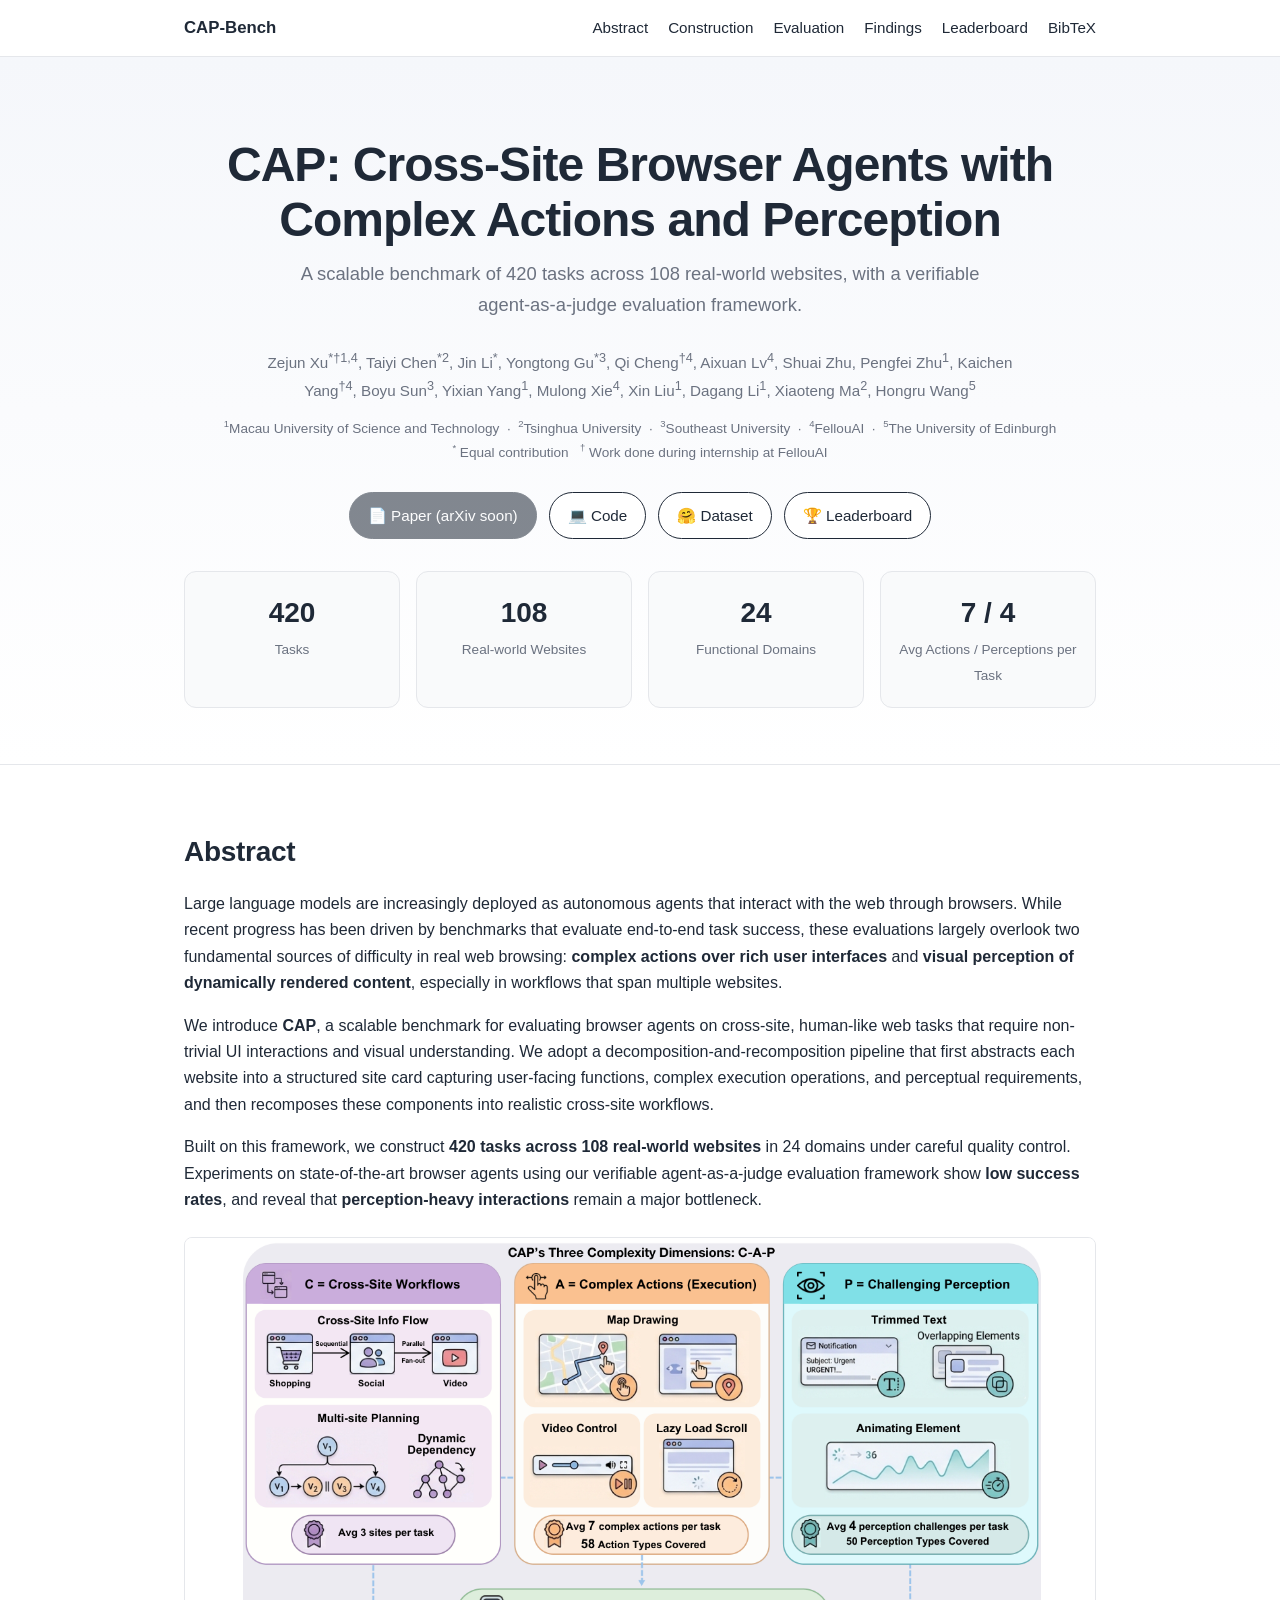
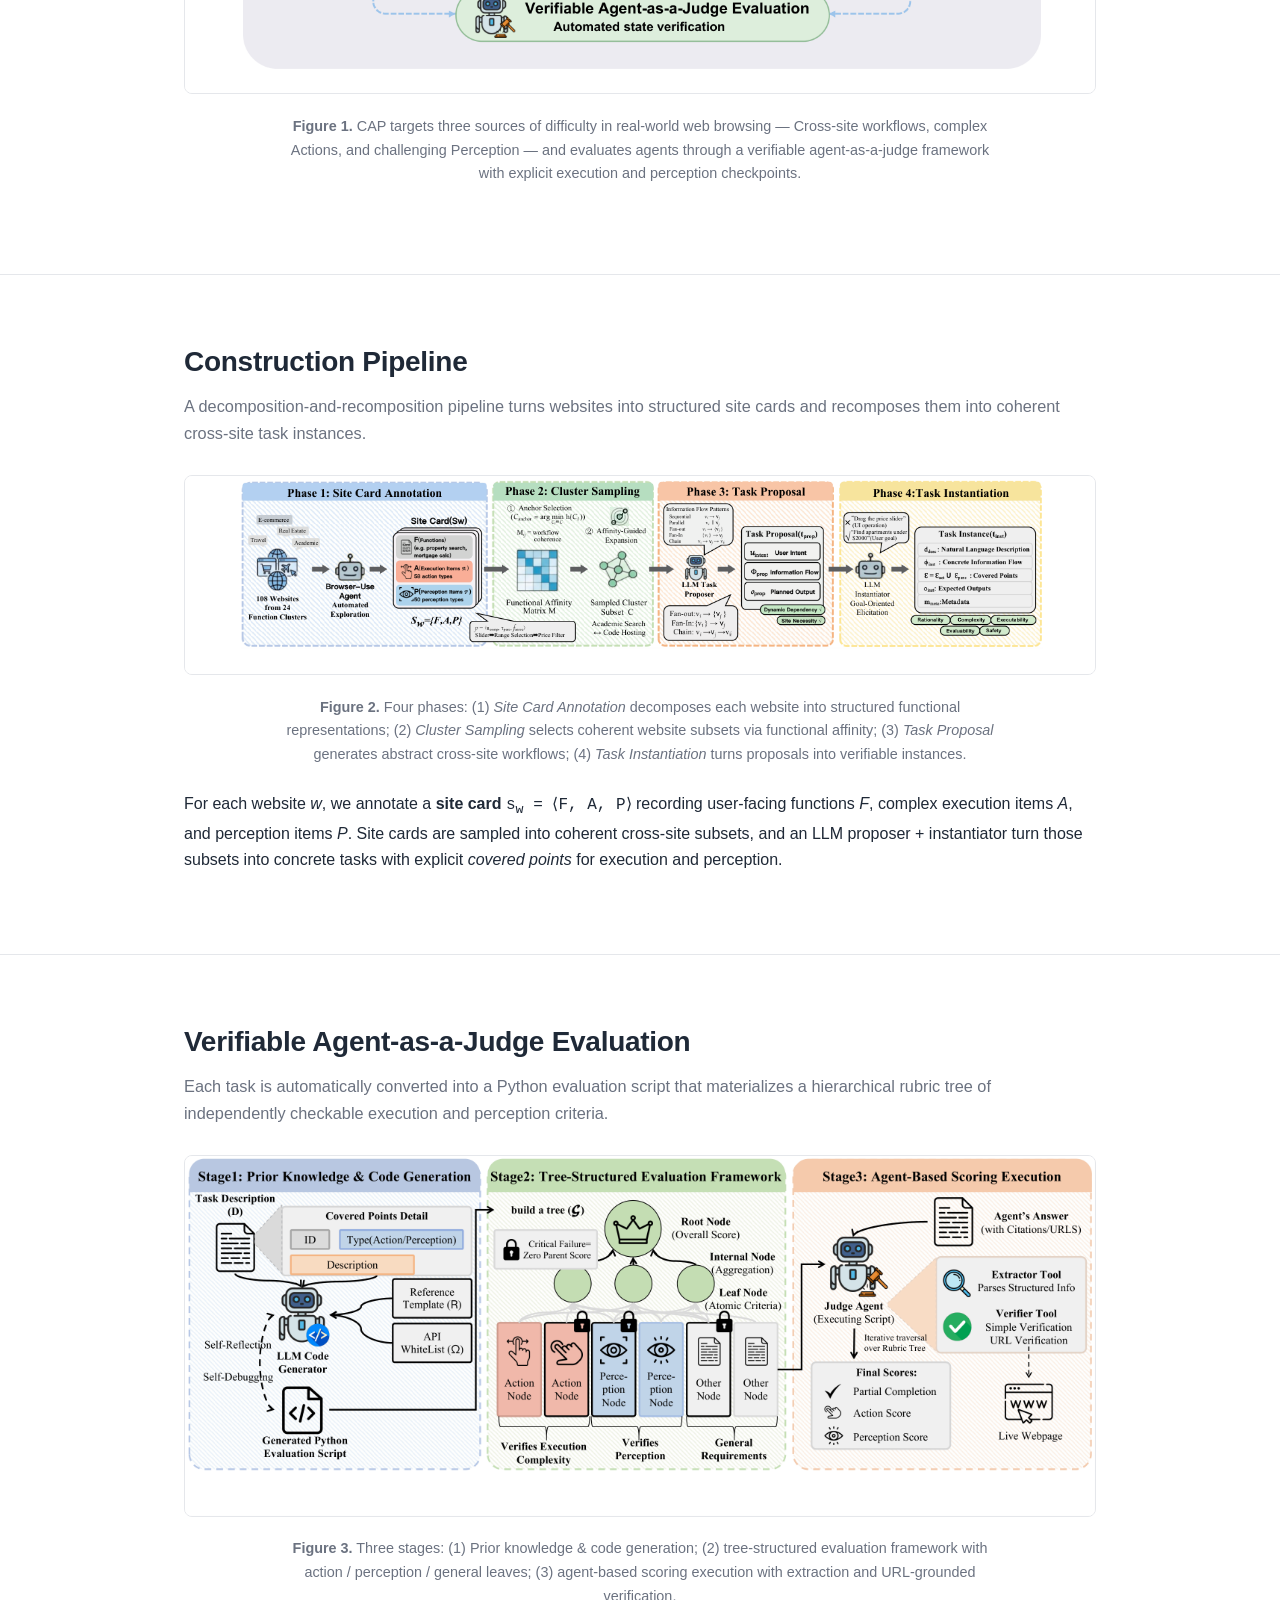
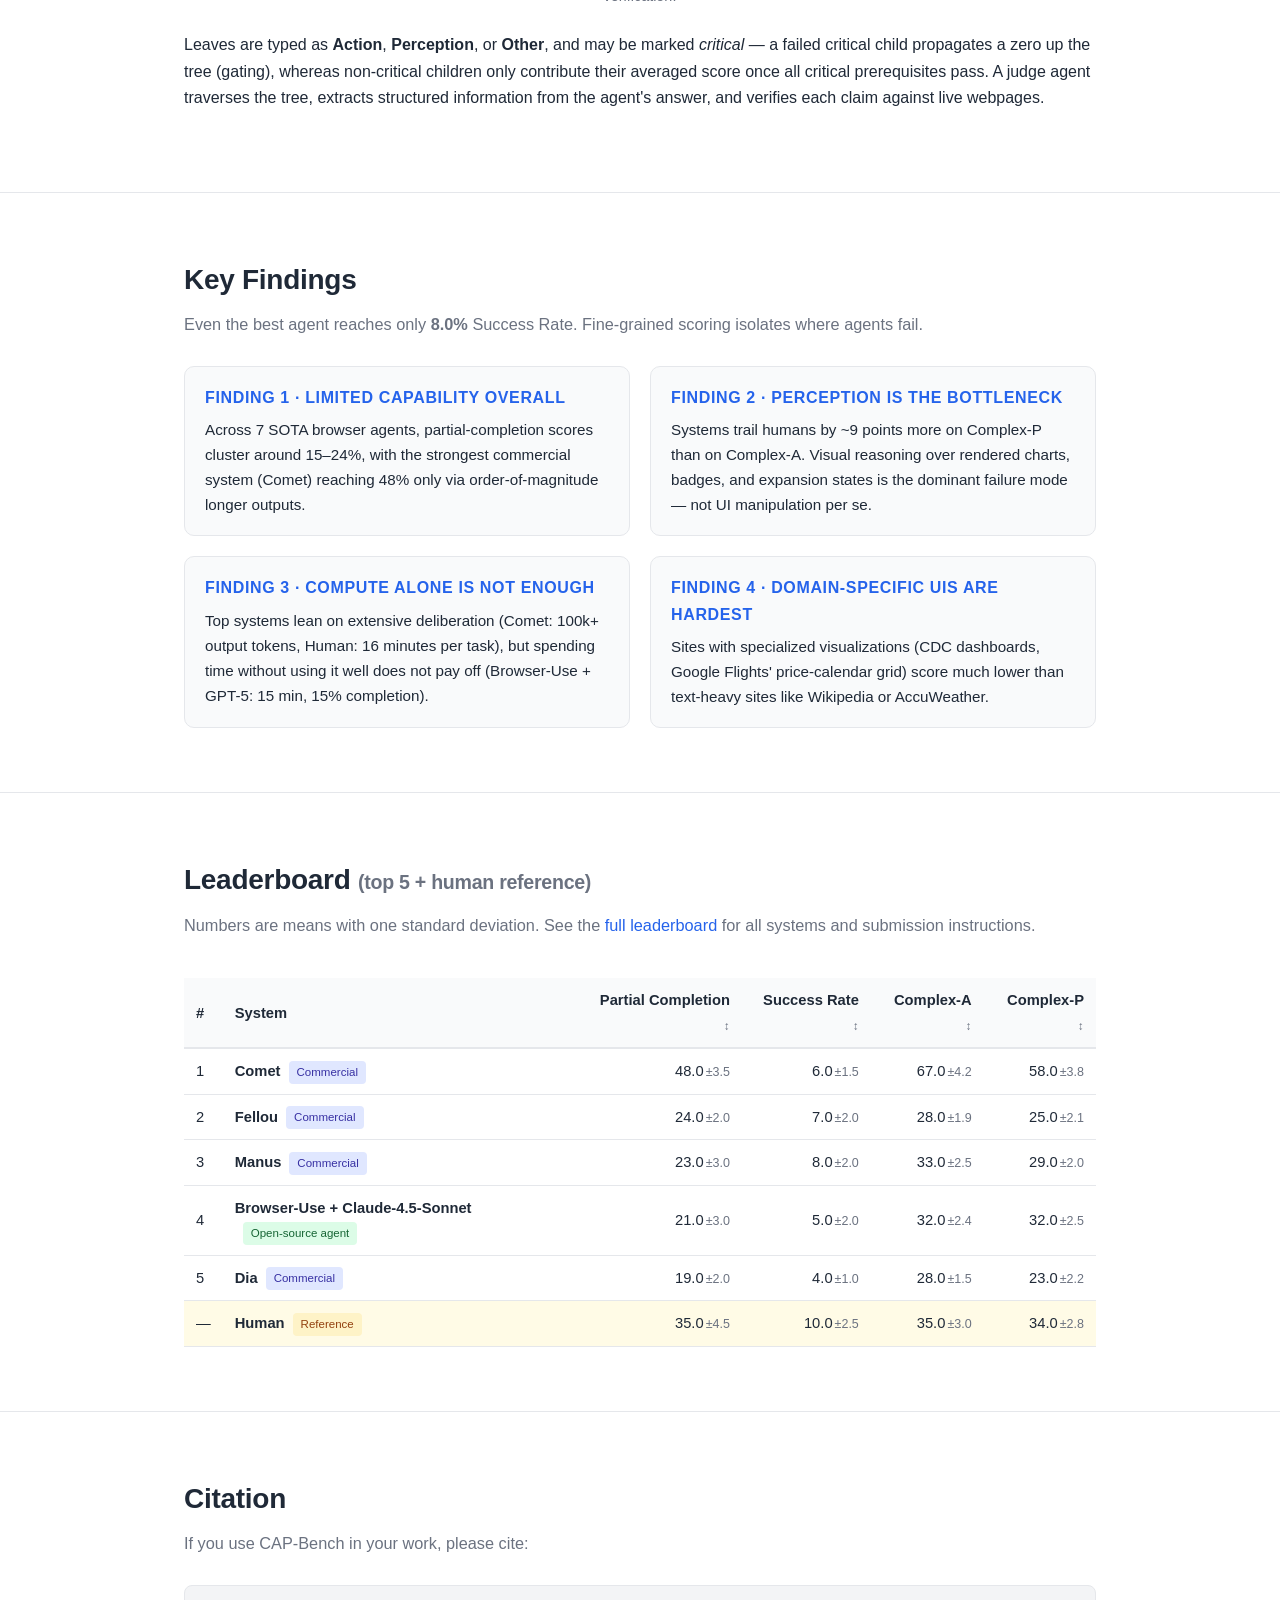
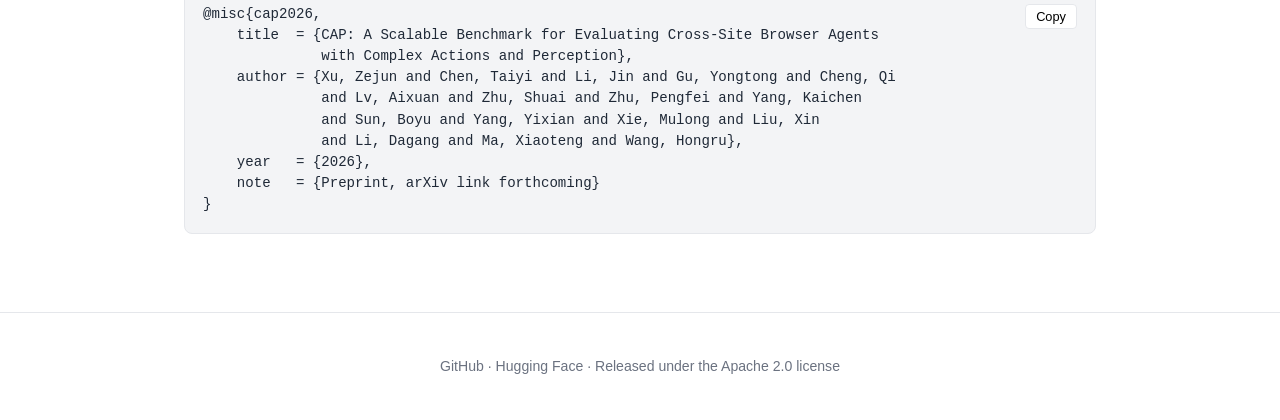
==== docs/index.html @ 53b3c2af "site: add GitHub Pages project site with leaderboard Static HTML/CSS/JS under docs/ — no build step." ====
<!DOCTYPE html>
<html lang="en">
<head>
<meta charset="UTF-8" />
<meta name="viewport" content="width=device-width, initial-scale=1.0" />
<title>CAP-Bench: Cross-Site Browser Agents with Complex Actions and Perception</title>
<meta name="description" content="A scalable benchmark for evaluating browser agents on cross-site web tasks demanding complex actions and visual perception." />
<meta property="og:title" content="CAP-Bench" />
<meta property="og:description" content="A scalable benchmark for evaluating cross-site browser agents with complex actions and perception." />
<meta property="og:image" content="assets/fig1_overview.png" />
<link rel="stylesheet" href="assets/style.css" />
</head>
<body>

<nav class="topbar">
  <div class="container">
    <a class="brand" href="index.html">CAP-Bench</a>
    <ul>
      <li><a href="#abstract">Abstract</a></li>
      <li><a href="#construction">Construction</a></li>
      <li><a href="#evaluation">Evaluation</a></li>
      <li><a href="#findings">Findings</a></li>
      <li><a href="leaderboard.html">Leaderboard</a></li>
      <li><a href="#cite">BibTeX</a></li>
    </ul>
  </div>
</nav>

<header class="hero">
  <div class="container">
    <h1>CAP: Cross-Site Browser Agents with<br/>Complex Actions and Perception</h1>
    <p class="subtitle">A scalable benchmark of 420 tasks across 108 real-world websites,
      with a verifiable agent-as-a-judge evaluation framework.</p>

    <p class="authors">
      Zejun Xu<sup>*†1,4</sup>,
      Taiyi Chen<sup>*2</sup>,
      Jin Li<sup>*</sup>,
      Yongtong Gu<sup>*3</sup>,
      Qi Cheng<sup>†4</sup>,
      Aixuan Lv<sup>4</sup>,
      Shuai Zhu,
      Pengfei Zhu<sup>1</sup>,
      Kaichen Yang<sup>†4</sup>,
      Boyu Sun<sup>3</sup>,
      Yixian Yang<sup>1</sup>,
      Mulong Xie<sup>4</sup>,
      Xin Liu<sup>1</sup>,
      Dagang Li<sup>1</sup>,
      Xiaoteng Ma<sup>2</sup>,
      Hongru Wang<sup>5</sup>
    </p>
    <p class="affiliations">
      <sup>1</sup>Macau University of Science and Technology &nbsp;·&nbsp;
      <sup>2</sup>Tsinghua University &nbsp;·&nbsp;
      <sup>3</sup>Southeast University &nbsp;·&nbsp;
      <sup>4</sup>FellouAI &nbsp;·&nbsp;
      <sup>5</sup>The University of Edinburgh
      <br/><sup>*</sup> Equal contribution &nbsp; <sup>†</sup> Work done during internship at FellouAI
    </p>

    <div class="btn-row">
      <a class="btn disabled" href="#" title="arXiv link forthcoming">📄 Paper (arXiv soon)</a>
      <a class="btn outline" href="https://github.com/WarriorXu0302/CAP-Bench" target="_blank" rel="noopener">💻 Code</a>
      <a class="btn outline" href="https://huggingface.co/datasets/Warrior0302/CAP" target="_blank" rel="noopener">🤗 Dataset</a>
      <a class="btn outline" href="leaderboard.html">🏆 Leaderboard</a>
    </div>

    <div class="stats">
      <div class="stat"><span class="num">420</span><span class="label">Tasks</span></div>
      <div class="stat"><span class="num">108</span><span class="label">Real-world Websites</span></div>
      <div class="stat"><span class="num">24</span><span class="label">Functional Domains</span></div>
      <div class="stat"><span class="num">7 / 4</span><span class="label">Avg Actions / Perceptions per Task</span></div>
    </div>
  </div>
</header>

<section id="abstract">
  <div class="container">
    <h2>Abstract</h2>
    <p>
      Large language models are increasingly deployed as autonomous agents that interact with the web through browsers.
      While recent progress has been driven by benchmarks that evaluate end-to-end task success, these evaluations largely overlook
      two fundamental sources of difficulty in real web browsing: <strong>complex actions over rich user interfaces</strong>
      and <strong>visual perception of dynamically rendered content</strong>, especially in workflows that span multiple websites.
    </p>
    <p>
      We introduce <strong>CAP</strong>, a scalable benchmark for evaluating browser agents on cross-site, human-like web tasks
      that require non-trivial UI interactions and visual understanding. We adopt a decomposition-and-recomposition pipeline
      that first abstracts each website into a structured site card capturing user-facing functions, complex execution operations,
      and perceptual requirements, and then recomposes these components into realistic cross-site workflows.
    </p>
    <p>
      Built on this framework, we construct <strong>420 tasks across 108 real-world websites</strong> in 24 domains under careful quality control.
      Experiments on state-of-the-art browser agents using our verifiable agent-as-a-judge evaluation framework show
      <strong>low success rates</strong>, and reveal that <strong>perception-heavy interactions</strong> remain a major bottleneck.
    </p>

    <figure class="figure">
      <img src="assets/fig1_overview.png" alt="CAP overview — three complexity dimensions C-A-P" />
      <figcaption><strong>Figure 1.</strong> CAP targets three sources of difficulty in real-world web browsing —
        Cross-site workflows, complex Actions, and challenging Perception — and evaluates agents through a verifiable
        agent-as-a-judge framework with explicit execution and perception checkpoints.</figcaption>
    </figure>
  </div>
</section>

<section id="construction">
  <div class="container">
    <h2>Construction Pipeline</h2>
    <p class="lead">A decomposition-and-recomposition pipeline turns websites into structured site cards
      and recomposes them into coherent cross-site task instances.</p>

    <figure class="figure">
      <img src="assets/fig2_construction.png" alt="CAP construction pipeline" />
      <figcaption><strong>Figure 2.</strong> Four phases:
        (1) <em>Site Card Annotation</em> decomposes each website into structured functional representations;
        (2) <em>Cluster Sampling</em> selects coherent website subsets via functional affinity;
        (3) <em>Task Proposal</em> generates abstract cross-site workflows;
        (4) <em>Task Instantiation</em> turns proposals into verifiable instances.
      </figcaption>
    </figure>

    <p>
      For each website <em>w</em>, we annotate a <strong>site card</strong>
      <code>s<sub>w</sub> = ⟨F, A, P⟩</code> recording user-facing functions <em>F</em>,
      complex execution items <em>A</em>, and perception items <em>P</em>.
      Site cards are sampled into coherent cross-site subsets, and an LLM proposer + instantiator
      turn those subsets into concrete tasks with explicit <em>covered points</em> for execution and perception.
    </p>
  </div>
</section>

<section id="evaluation">
  <div class="container">
    <h2>Verifiable Agent-as-a-Judge Evaluation</h2>
    <p class="lead">Each task is automatically converted into a Python evaluation script that materializes
      a hierarchical rubric tree of independently checkable execution and perception criteria.</p>

    <figure class="figure">
      <img src="assets/fig3_evaluation.png" alt="CAP-Eval framework" />
      <figcaption><strong>Figure 3.</strong> Three stages:
        (1) Prior knowledge &amp; code generation; (2) tree-structured evaluation framework
        with action / perception / general leaves; (3) agent-based scoring execution
        with extraction and URL-grounded verification.
      </figcaption>
    </figure>

    <p>
      Leaves are typed as <strong>Action</strong>, <strong>Perception</strong>, or <strong>Other</strong>,
      and may be marked <em>critical</em> — a failed critical child propagates a zero up the tree (gating),
      whereas non-critical children only contribute their averaged score once all critical prerequisites pass.
      A judge agent traverses the tree, extracts structured information from the agent's answer,
      and verifies each claim against live webpages.
    </p>
  </div>
</section>

<section id="findings">
  <div class="container">
    <h2>Key Findings</h2>
    <p class="lead">Even the best agent reaches only <strong>8.0%</strong> Success Rate.
      Fine-grained scoring isolates where agents fail.</p>

    <div class="findings">
      <div class="finding">
        <h3>Finding 1 · Limited capability overall</h3>
        <p>Across 7 SOTA browser agents, partial-completion scores cluster around 15–24%, with the strongest
          commercial system (Comet) reaching 48% only via order-of-magnitude longer outputs.</p>
      </div>
      <div class="finding">
        <h3>Finding 2 · Perception is the bottleneck</h3>
        <p>Systems trail humans by ~9 points more on Complex-P than on Complex-A. Visual reasoning over
          rendered charts, badges, and expansion states is the dominant failure mode — not UI manipulation per se.</p>
      </div>
      <div class="finding">
        <h3>Finding 3 · Compute alone is not enough</h3>
        <p>Top systems lean on extensive deliberation (Comet: 100k+ output tokens, Human: 16 minutes per task),
          but spending time without using it well does not pay off (Browser-Use + GPT-5: 15 min, 15% completion).</p>
      </div>
      <div class="finding">
        <h3>Finding 4 · Domain-specific UIs are hardest</h3>
        <p>Sites with specialized visualizations (CDC dashboards, Google Flights' price-calendar grid)
          score much lower than text-heavy sites like Wikipedia or AccuWeather.</p>
      </div>
    </div>
  </div>
</section>

<section id="leaderboard-preview">
  <div class="container">
    <h2>Leaderboard <small style="font-size:0.7em; color:var(--muted);">(top 5 + human reference)</small></h2>
    <p class="lead">Numbers are means with one standard deviation. See the
      <a href="leaderboard.html">full leaderboard</a> for all systems and submission instructions.</p>

    <div id="lb-preview" class="lb-preview">Loading…</div>
  </div>
</section>

<section id="cite">
  <div class="container">
    <h2>Citation</h2>
    <p class="lead">If you use CAP-Bench in your work, please cite:</p>
    <pre class="bibtex" id="bib"><button class="copy-btn" onclick="copyBibtex()">Copy</button>@misc{cap2026,
    title  = {CAP: A Scalable Benchmark for Evaluating Cross-Site Browser Agents
              with Complex Actions and Perception},
    author = {Xu, Zejun and Chen, Taiyi and Li, Jin and Gu, Yongtong and Cheng, Qi
              and Lv, Aixuan and Zhu, Shuai and Zhu, Pengfei and Yang, Kaichen
              and Sun, Boyu and Yang, Yixian and Xie, Mulong and Liu, Xin
              and Li, Dagang and Ma, Xiaoteng and Wang, Hongru},
    year   = {2026},
    note   = {Preprint, arXiv link forthcoming}
}</pre>
  </div>
</section>

<footer>
  <div class="container">
    <p>
      <a href="https://github.com/WarriorXu0302/CAP-Bench">GitHub</a> ·
      <a href="https://huggingface.co/datasets/Warrior0302/CAP">Hugging Face</a> ·
      Released under the <a href="https://github.com/WarriorXu0302/CAP-Bench/blob/main/LICENSE">Apache 2.0</a> license
    </p>
  </div>
</footer>

<script src="js/leaderboard.js"></script>
<script>
  renderPreview("lb-preview", 5);
  function copyBibtex() {
    const text = document.querySelector("pre.bibtex").innerText.replace(/^Copy\n?/, "");
    navigator.clipboard.writeText(text);
    const btn = document.querySelector(".copy-btn");
    btn.textContent = "Copied!";
    setTimeout(() => btn.textContent = "Copy", 1500);
  }
</script>
</body>
</html>
---- docs/assets/style.css ----
/* CAP-Bench project site — minimal academic style */

:root {
  --bg: #ffffff;
  --fg: #1f2937;
  --muted: #6b7280;
  --accent: #2563eb;
  --accent-hover: #1d4ed8;
  --soft: #f9fafb;
  --border: #e5e7eb;
  --highlight: #fef3c7;
  --code-bg: #f3f4f6;
}

* { box-sizing: border-box; }

html { scroll-behavior: smooth; }

body {
  margin: 0;
  font-family: -apple-system, BlinkMacSystemFont, "Segoe UI", "Helvetica Neue",
               "Noto Sans", "PingFang SC", sans-serif;
  font-size: 16px;
  line-height: 1.65;
  color: var(--fg);
  background: var(--bg);
  -webkit-font-smoothing: antialiased;
}

a { color: var(--accent); text-decoration: none; }
a:hover { color: var(--accent-hover); text-decoration: underline; }

.container { max-width: 960px; margin: 0 auto; padding: 0 24px; }

/* Top nav */
nav.topbar {
  position: sticky; top: 0; z-index: 50;
  background: rgba(255, 255, 255, 0.92);
  backdrop-filter: blur(8px);
  border-bottom: 1px solid var(--border);
}
nav.topbar .container {
  display: flex; align-items: center; justify-content: space-between;
  height: 56px;
}
nav.topbar .brand { font-weight: 700; font-size: 1.05rem; color: var(--fg); }
nav.topbar .brand:hover { text-decoration: none; }
nav.topbar ul { list-style: none; margin: 0; padding: 0; display: flex; gap: 20px; }
nav.topbar a { color: var(--fg); font-size: 0.95rem; }

/* Hero */
.hero {
  padding: 80px 0 48px;
  text-align: center;
  background: linear-gradient(180deg, #f5f7fb 0%, #ffffff 100%);
  border-bottom: 1px solid var(--border);
}
.hero h1 {
  font-size: clamp(2rem, 4.2vw, 3rem);
  margin: 0 0 12px;
  line-height: 1.15;
  letter-spacing: -0.02em;
}
.hero .subtitle {
  font-size: 1.15rem; color: var(--muted); max-width: 720px;
  margin: 0 auto 28px;
}
.hero .authors {
  font-size: 0.95rem; color: var(--muted); max-width: 760px;
  margin: 0 auto 12px; line-height: 1.7;
}
.hero .affiliations {
  font-size: 0.85rem; color: var(--muted); margin: 0 auto 28px;
}
.hero .affiliations sup { font-size: 0.7em; }

.btn-row {
  display: flex; flex-wrap: wrap; justify-content: center; gap: 12px;
  margin-top: 24px;
}
.btn {
  display: inline-flex; align-items: center; gap: 8px;
  padding: 10px 18px;
  border-radius: 999px;
  background: var(--fg); color: #fff;
  font-weight: 500; font-size: 0.95rem;
  border: 1px solid var(--fg);
  transition: transform 0.05s ease, background 0.15s ease;
}
.btn:hover { background: #000; color: #fff; text-decoration: none; transform: translateY(-1px); }
.btn.outline { background: #fff; color: var(--fg); }
.btn.outline:hover { background: var(--soft); }
.btn.disabled { opacity: 0.55; cursor: not-allowed; pointer-events: none; }

/* Sections */
section { padding: 64px 0; border-bottom: 1px solid var(--border); }
section:last-of-type { border-bottom: none; }
section h2 {
  font-size: 1.75rem; margin: 0 0 8px;
  letter-spacing: -0.01em;
}
section .lead { color: var(--muted); margin: 0 0 28px; font-size: 1.02rem; }

/* Stats strip */
.stats {
  display: grid; grid-template-columns: repeat(4, 1fr); gap: 16px;
  margin: 32px 0 8px;
}
.stat {
  background: var(--soft); border: 1px solid var(--border);
  border-radius: 12px; padding: 18px 16px; text-align: center;
}
.stat .num { font-size: 1.75rem; font-weight: 700; color: var(--fg); display: block; }
.stat .label { font-size: 0.85rem; color: var(--muted); }

/* Figure block */
.figure { margin: 24px auto; text-align: center; }
.figure img { max-width: 100%; height: auto; border-radius: 8px; border: 1px solid var(--border); }
.figure figcaption {
  font-size: 0.9rem; color: var(--muted);
  margin-top: 12px; max-width: 720px; margin-left: auto; margin-right: auto;
}

/* Findings list */
.findings { display: grid; grid-template-columns: 1fr 1fr; gap: 20px; }
.finding {
  background: var(--soft); border: 1px solid var(--border);
  border-radius: 10px; padding: 18px 20px;
}
.finding h3 {
  margin: 0 0 6px; font-size: 1rem; color: var(--accent);
  text-transform: uppercase; letter-spacing: 0.04em;
}
.finding p { margin: 0; font-size: 0.95rem; }

/* Leaderboard preview */
.lb-preview { overflow-x: auto; }
table.leaderboard {
  width: 100%; border-collapse: collapse;
  font-size: 0.92rem; margin-top: 12px;
}
table.leaderboard th, table.leaderboard td {
  text-align: right;
  padding: 10px 12px;
  border-bottom: 1px solid var(--border);
}
table.leaderboard th:first-child,
table.leaderboard td:first-child,
table.leaderboard th:nth-child(2),
table.leaderboard td:nth-child(2) {
  text-align: left;
}
table.leaderboard thead th {
  background: var(--soft); font-weight: 600;
  border-bottom: 2px solid var(--border);
  cursor: pointer; user-select: none; position: relative;
}
table.leaderboard thead th.sortable:hover { background: #eef2f7; }
table.leaderboard thead th .arrow { color: var(--muted); margin-left: 4px; font-size: 0.8em; }
table.leaderboard tbody tr:hover { background: var(--soft); }
table.leaderboard td .std { color: var(--muted); font-size: 0.85em; margin-left: 2px; }
table.leaderboard tr.reference { background: #fffbe6; }
.cat-badge {
  display: inline-block; font-size: 0.72rem;
  padding: 2px 8px; border-radius: 4px;
  background: #e0e7ff; color: #3730a3;
  margin-left: 8px; vertical-align: middle;
  font-weight: 500;
}
.cat-badge.opensource { background: #dcfce7; color: #166534; }
.cat-badge.reference  { background: #fef3c7; color: #92400e; }

/* BibTeX */
pre.bibtex {
  background: var(--code-bg);
  border-radius: 8px; padding: 18px;
  overflow-x: auto; font-size: 0.88rem; line-height: 1.5;
  border: 1px solid var(--border);
}
.copy-btn {
  float: right; padding: 4px 10px; font-size: 0.8rem;
  background: #fff; border: 1px solid var(--border); border-radius: 4px;
  cursor: pointer;
}
.copy-btn:hover { background: var(--soft); }

/* Footer */
footer {
  text-align: center; color: var(--muted); font-size: 0.88rem;
  padding: 28px 0;
  border-top: 1px solid var(--border);
}
footer a { color: var(--muted); }

@media (max-width: 720px) {
  .stats { grid-template-columns: repeat(2, 1fr); }
  .findings { grid-template-columns: 1fr; }
  .hero { padding: 48px 0 32px; }
  section { padding: 44px 0; }
}
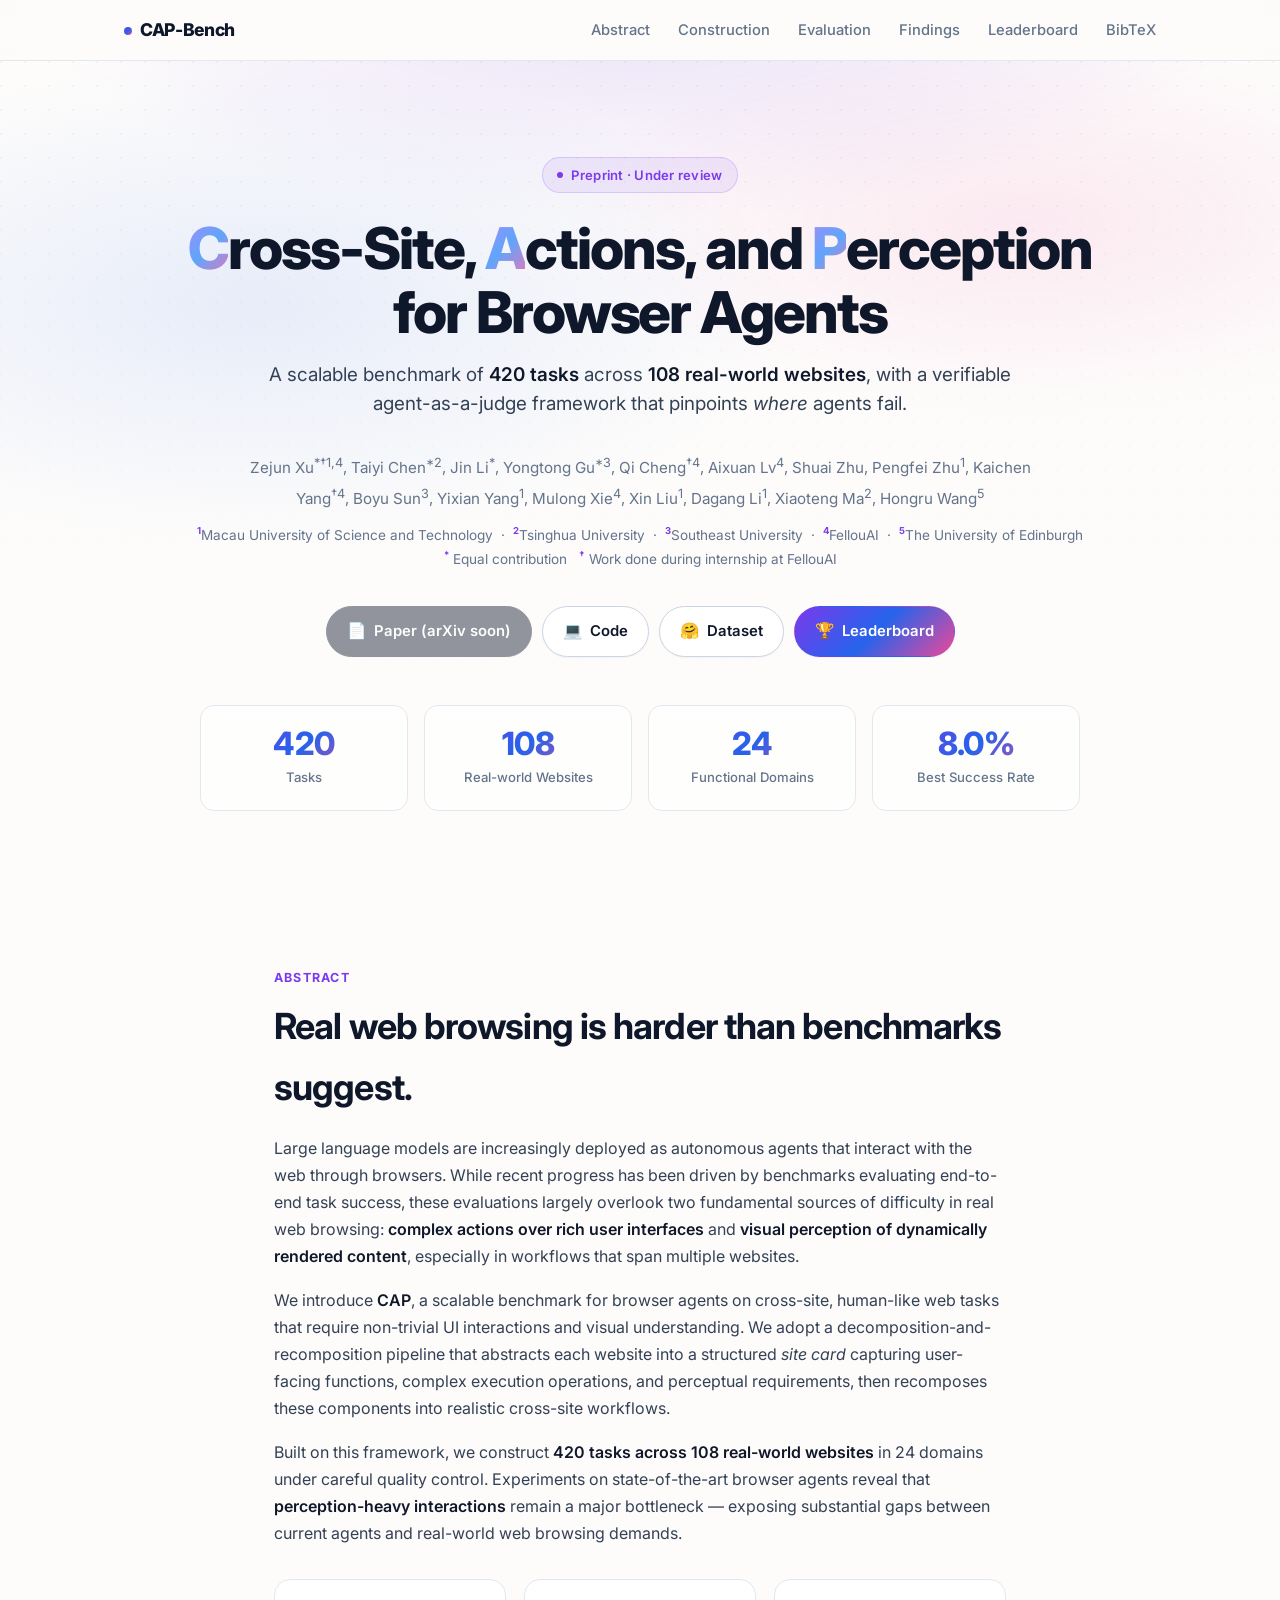
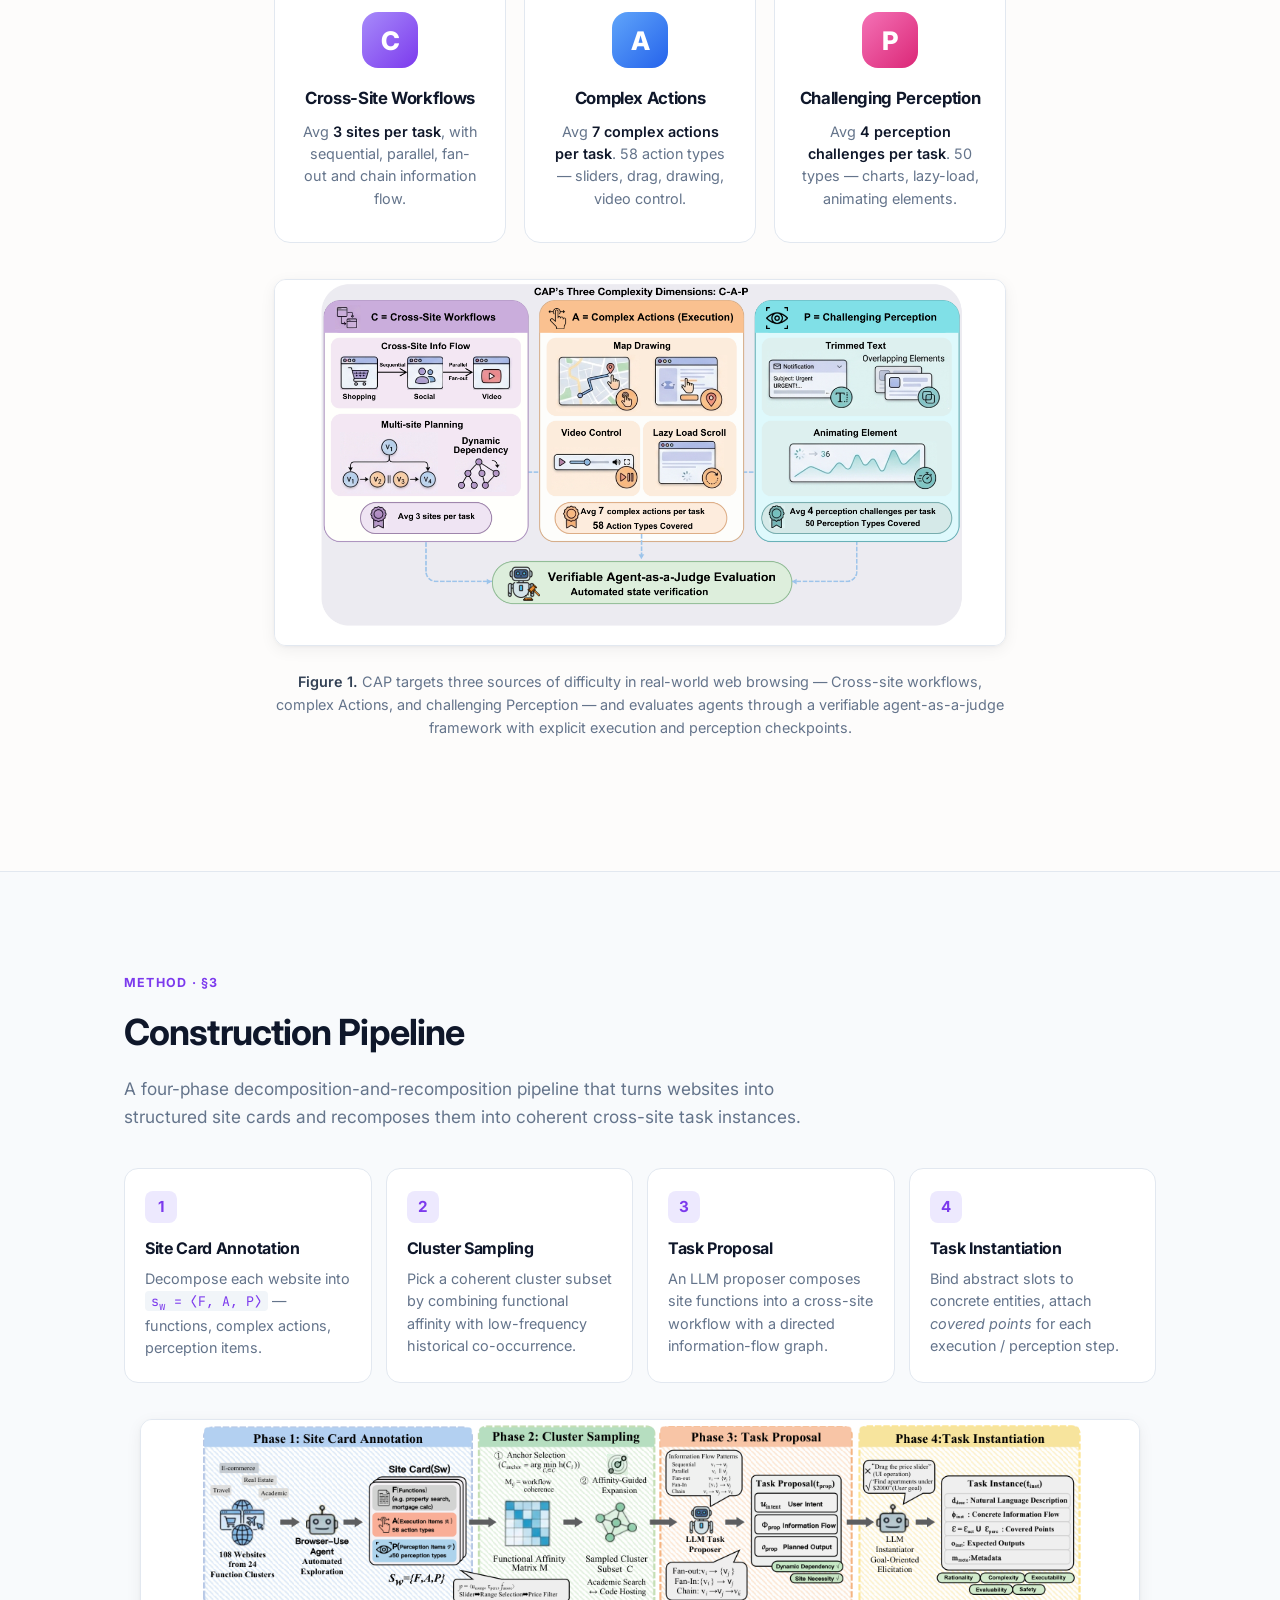
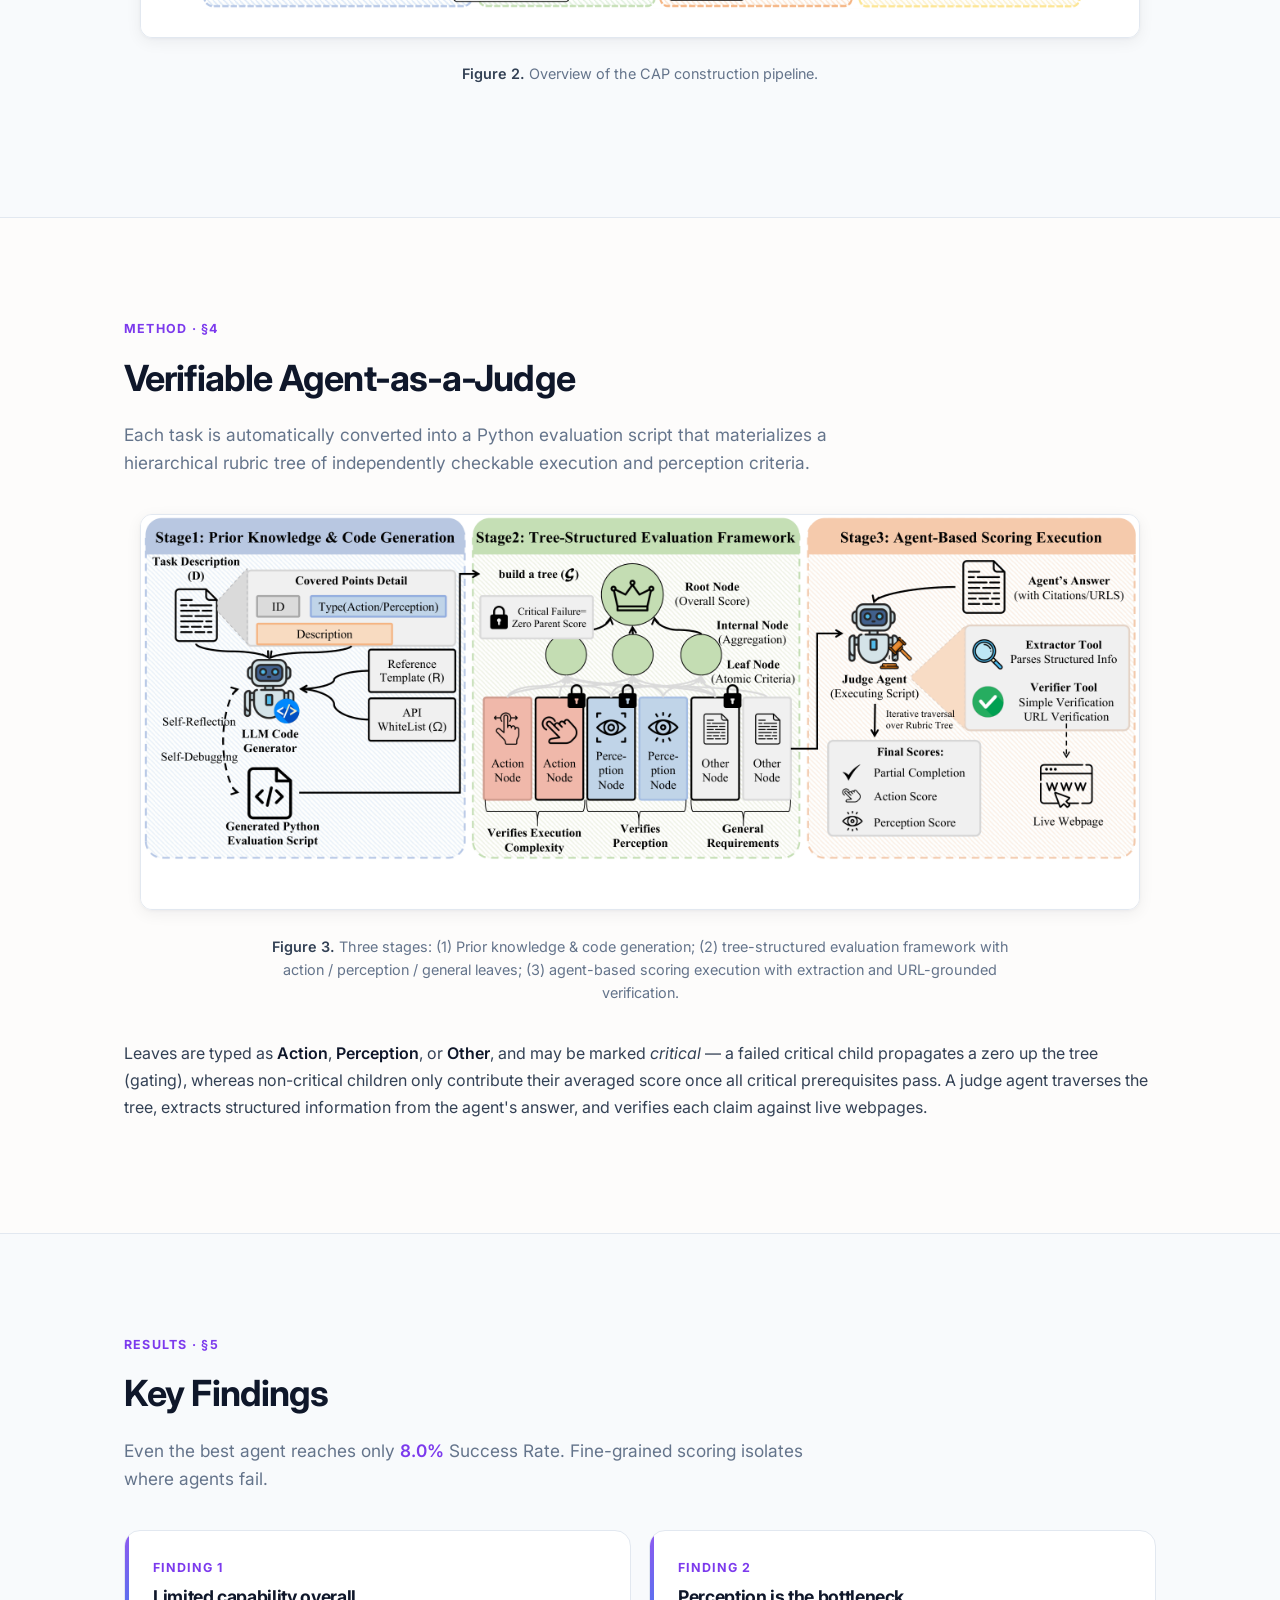
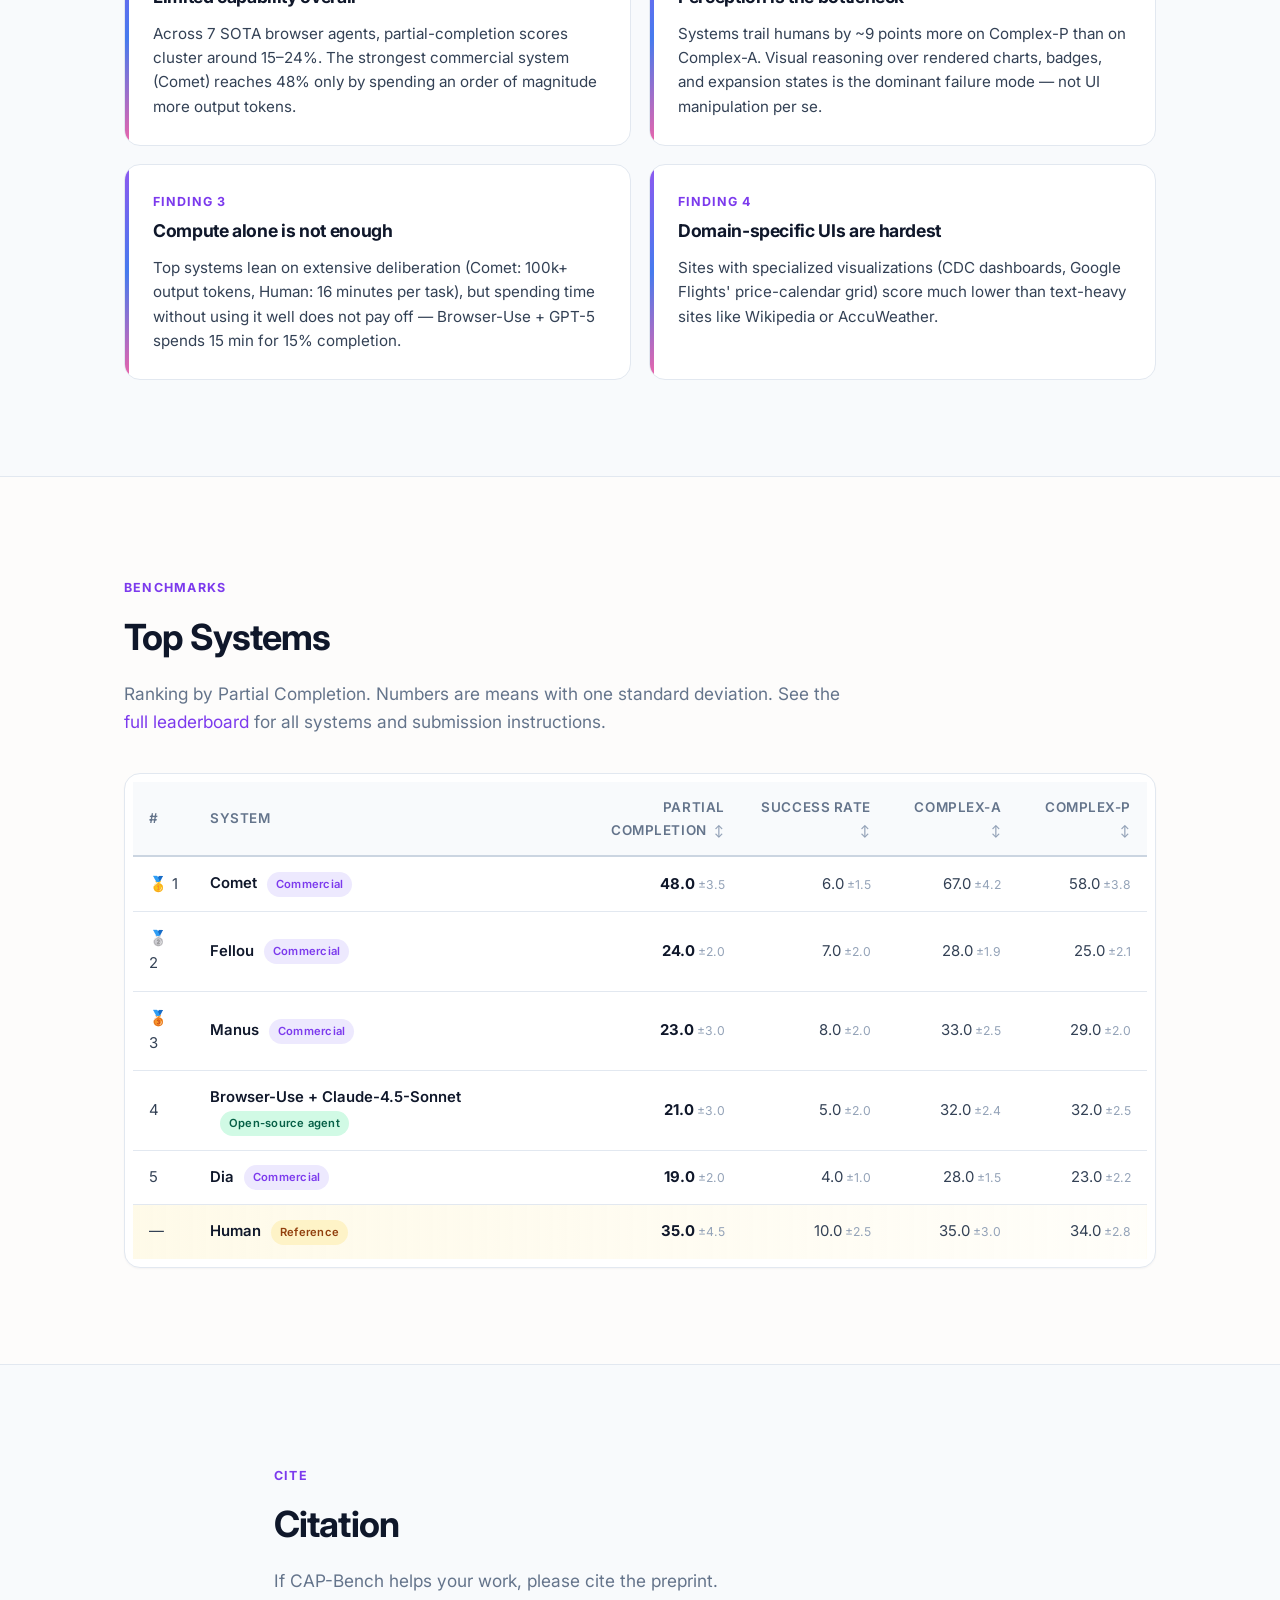
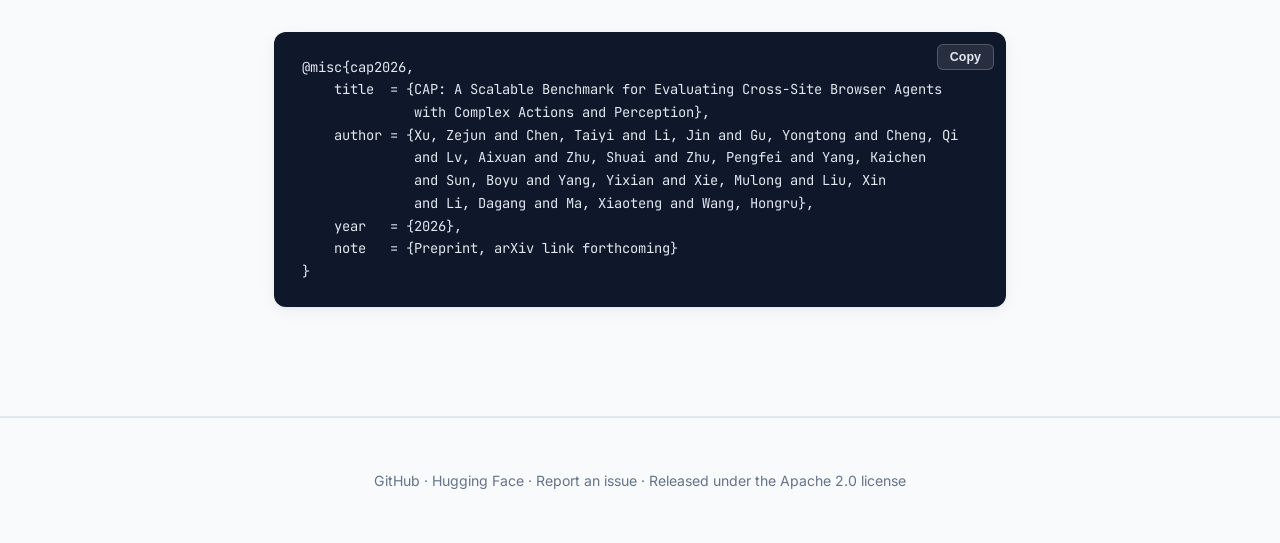
==== commit 7a936d26: "site: visual upgrade — gradients, glass cards, pillars, medals Replace the minimal first-pass design" ====
--- a/docs/index.html
+++ b/docs/index.html
@@ -8,13 +8,16 @@
 <meta property="og:title" content="CAP-Bench" />
 <meta property="og:description" content="A scalable benchmark for evaluating cross-site browser agents with complex actions and perception." />
 <meta property="og:image" content="assets/fig1_overview.png" />
+<link rel="preconnect" href="https://fonts.googleapis.com" />
+<link rel="preconnect" href="https://fonts.gstatic.com" crossorigin />
+<link href="https://fonts.googleapis.com/css2?family=Inter:wght@400;500;600;700;800&family=JetBrains+Mono:wght@400;500&display=swap" rel="stylesheet" />
 <link rel="stylesheet" href="assets/style.css" />
 </head>
 <body>
 
 <nav class="topbar">
   <div class="container">
-    <a class="brand" href="index.html">CAP-Bench</a>
+    <a class="brand" href="index.html"><span class="dot"></span>CAP-Bench</a>
     <ul>
       <li><a href="#abstract">Abstract</a></li>
       <li><a href="#construction">Construction</a></li>
@@ -28,9 +31,19 @@
 
 <header class="hero">
   <div class="container">
-    <h1>CAP: Cross-Site Browser Agents with<br/>Complex Actions and Perception</h1>
-    <p class="subtitle">A scalable benchmark of 420 tasks across 108 real-world websites,
-      with a verifiable agent-as-a-judge evaluation framework.</p>
+    <span class="hero-badge"><span class="pulse"></span>Preprint · Under review</span>
+
+    <h1>
+      <span class="cap-letter">C</span>ross-Site,
+      <span class="cap-letter">A</span>ctions, and
+      <span class="cap-letter">P</span>erception<br/>
+      for Browser Agents
+    </h1>
+
+    <p class="subtitle">
+      A scalable benchmark of <strong>420 tasks</strong> across <strong>108 real-world websites</strong>,
+      with a verifiable agent-as-a-judge framework that pinpoints <em>where</em> agents fail.
+    </p>
 
     <p class="authors">
       Zejun Xu<sup>*†1,4</sup>,
@@ -60,41 +73,71 @@
     </p>
 
     <div class="btn-row">
-      <a class="btn disabled" href="#" title="arXiv link forthcoming">📄 Paper (arXiv soon)</a>
-      <a class="btn outline" href="https://github.com/WarriorXu0302/CAP-Bench" target="_blank" rel="noopener">💻 Code</a>
-      <a class="btn outline" href="https://huggingface.co/datasets/Warrior0302/CAP" target="_blank" rel="noopener">🤗 Dataset</a>
-      <a class="btn outline" href="leaderboard.html">🏆 Leaderboard</a>
+      <a class="btn disabled" href="#" title="arXiv link forthcoming">
+        <span class="icon">📄</span> Paper (arXiv soon)
+      </a>
+      <a class="btn outline" href="https://github.com/WarriorXu0302/CAP-Bench" target="_blank" rel="noopener">
+        <span class="icon">💻</span> Code
+      </a>
+      <a class="btn outline" href="https://huggingface.co/datasets/Warrior0302/CAP" target="_blank" rel="noopener">
+        <span class="icon">🤗</span> Dataset
+      </a>
+      <a class="btn gradient" href="leaderboard.html">
+        <span class="icon">🏆</span> Leaderboard
+      </a>
     </div>
 
     <div class="stats">
       <div class="stat"><span class="num">420</span><span class="label">Tasks</span></div>
       <div class="stat"><span class="num">108</span><span class="label">Real-world Websites</span></div>
       <div class="stat"><span class="num">24</span><span class="label">Functional Domains</span></div>
-      <div class="stat"><span class="num">7 / 4</span><span class="label">Avg Actions / Perceptions per Task</span></div>
+      <div class="stat"><span class="num">8.0%</span><span class="label">Best Success Rate</span></div>
     </div>
   </div>
 </header>
 
 <section id="abstract">
-  <div class="container">
-    <h2>Abstract</h2>
+  <div class="container-sm">
+    <span class="eyebrow">Abstract</span>
+    <h2>Real web browsing is harder than benchmarks suggest.</h2>
+
     <p>
       Large language models are increasingly deployed as autonomous agents that interact with the web through browsers.
-      While recent progress has been driven by benchmarks that evaluate end-to-end task success, these evaluations largely overlook
-      two fundamental sources of difficulty in real web browsing: <strong>complex actions over rich user interfaces</strong>
-      and <strong>visual perception of dynamically rendered content</strong>, especially in workflows that span multiple websites.
-    </p>
-    <p>
-      We introduce <strong>CAP</strong>, a scalable benchmark for evaluating browser agents on cross-site, human-like web tasks
+      While recent progress has been driven by benchmarks evaluating end-to-end task success, these evaluations largely overlook
+      two fundamental sources of difficulty in real web browsing:
+      <strong>complex actions over rich user interfaces</strong>
+      and <strong>visual perception of dynamically rendered content</strong>,
+      especially in workflows that span multiple websites.
+    </p>
+    <p>
+      We introduce <strong>CAP</strong>, a scalable benchmark for browser agents on cross-site, human-like web tasks
       that require non-trivial UI interactions and visual understanding. We adopt a decomposition-and-recomposition pipeline
-      that first abstracts each website into a structured site card capturing user-facing functions, complex execution operations,
-      and perceptual requirements, and then recomposes these components into realistic cross-site workflows.
+      that abstracts each website into a structured <em>site card</em> capturing user-facing functions, complex execution operations,
+      and perceptual requirements, then recomposes these components into realistic cross-site workflows.
     </p>
     <p>
       Built on this framework, we construct <strong>420 tasks across 108 real-world websites</strong> in 24 domains under careful quality control.
-      Experiments on state-of-the-art browser agents using our verifiable agent-as-a-judge evaluation framework show
-      <strong>low success rates</strong>, and reveal that <strong>perception-heavy interactions</strong> remain a major bottleneck.
-    </p>
+      Experiments on state-of-the-art browser agents reveal that <strong>perception-heavy interactions</strong> remain a major bottleneck —
+      exposing substantial gaps between current agents and real-world web browsing demands.
+    </p>
+
+    <div class="pillars">
+      <div class="pillar c">
+        <div class="glyph">C</div>
+        <h4>Cross-Site Workflows</h4>
+        <p>Avg <strong>3 sites per task</strong>, with sequential, parallel, fan-out and chain information flow.</p>
+      </div>
+      <div class="pillar a">
+        <div class="glyph">A</div>
+        <h4>Complex Actions</h4>
+        <p>Avg <strong>7 complex actions per task</strong>. 58 action types — sliders, drag, drawing, video control.</p>
+      </div>
+      <div class="pillar p">
+        <div class="glyph">P</div>
+        <h4>Challenging Perception</h4>
+        <p>Avg <strong>4 perception challenges per task</strong>. 50 types — charts, lazy-load, animating elements.</p>
+      </div>
+    </div>
 
     <figure class="figure">
       <img src="assets/fig1_overview.png" alt="CAP overview — three complexity dimensions C-A-P" />
@@ -105,35 +148,47 @@
   </div>
 </section>
 
-<section id="construction">
-  <div class="container">
+<section id="construction" class="alt-bg">
+  <div class="container">
+    <span class="eyebrow">Method · §3</span>
     <h2>Construction Pipeline</h2>
-    <p class="lead">A decomposition-and-recomposition pipeline turns websites into structured site cards
-      and recomposes them into coherent cross-site task instances.</p>
+    <p class="lead">A four-phase decomposition-and-recomposition pipeline that turns websites into structured
+      site cards and recomposes them into coherent cross-site task instances.</p>
+
+    <div class="phase-grid">
+      <div class="phase">
+        <div class="num">1</div>
+        <h3>Site Card Annotation</h3>
+        <p>Decompose each website into <code>s<sub>w</sub> = ⟨F, A, P⟩</code> — functions, complex actions, perception items.</p>
+      </div>
+      <div class="phase">
+        <div class="num">2</div>
+        <h3>Cluster Sampling</h3>
+        <p>Pick a coherent cluster subset by combining functional affinity with low-frequency historical co-occurrence.</p>
+      </div>
+      <div class="phase">
+        <div class="num">3</div>
+        <h3>Task Proposal</h3>
+        <p>An LLM proposer composes site functions into a cross-site workflow with a directed information-flow graph.</p>
+      </div>
+      <div class="phase">
+        <div class="num">4</div>
+        <h3>Task Instantiation</h3>
+        <p>Bind abstract slots to concrete entities, attach <em>covered points</em> for each execution / perception step.</p>
+      </div>
+    </div>
 
     <figure class="figure">
       <img src="assets/fig2_construction.png" alt="CAP construction pipeline" />
-      <figcaption><strong>Figure 2.</strong> Four phases:
-        (1) <em>Site Card Annotation</em> decomposes each website into structured functional representations;
-        (2) <em>Cluster Sampling</em> selects coherent website subsets via functional affinity;
-        (3) <em>Task Proposal</em> generates abstract cross-site workflows;
-        (4) <em>Task Instantiation</em> turns proposals into verifiable instances.
-      </figcaption>
+      <figcaption><strong>Figure 2.</strong> Overview of the CAP construction pipeline.</figcaption>
     </figure>
-
-    <p>
-      For each website <em>w</em>, we annotate a <strong>site card</strong>
-      <code>s<sub>w</sub> = ⟨F, A, P⟩</code> recording user-facing functions <em>F</em>,
-      complex execution items <em>A</em>, and perception items <em>P</em>.
-      Site cards are sampled into coherent cross-site subsets, and an LLM proposer + instantiator
-      turn those subsets into concrete tasks with explicit <em>covered points</em> for execution and perception.
-    </p>
   </div>
 </section>
 
 <section id="evaluation">
   <div class="container">
-    <h2>Verifiable Agent-as-a-Judge Evaluation</h2>
+    <span class="eyebrow">Method · §4</span>
+    <h2>Verifiable Agent-as-a-Judge</h2>
     <p class="lead">Each task is automatically converted into a Python evaluation script that materializes
       a hierarchical rubric tree of independently checkable execution and perception criteria.</p>
 
@@ -142,8 +197,7 @@
       <figcaption><strong>Figure 3.</strong> Three stages:
         (1) Prior knowledge &amp; code generation; (2) tree-structured evaluation framework
         with action / perception / general leaves; (3) agent-based scoring execution
-        with extraction and URL-grounded verification.
-      </figcaption>
+        with extraction and URL-grounded verification.</figcaption>
     </figure>
 
     <p>
@@ -156,30 +210,35 @@
   </div>
 </section>
 
-<section id="findings">
-  <div class="container">
+<section id="findings" class="alt-bg">
+  <div class="container">
+    <span class="eyebrow">Results · §5</span>
     <h2>Key Findings</h2>
-    <p class="lead">Even the best agent reaches only <strong>8.0%</strong> Success Rate.
+    <p class="lead">Even the best agent reaches only <strong style="color:var(--accent);">8.0%</strong> Success Rate.
       Fine-grained scoring isolates where agents fail.</p>
 
     <div class="findings">
       <div class="finding">
-        <h3>Finding 1 · Limited capability overall</h3>
-        <p>Across 7 SOTA browser agents, partial-completion scores cluster around 15–24%, with the strongest
-          commercial system (Comet) reaching 48% only via order-of-magnitude longer outputs.</p>
+        <span class="num">Finding 1</span>
+        <h3>Limited capability overall</h3>
+        <p>Across 7 SOTA browser agents, partial-completion scores cluster around 15–24%. The strongest
+          commercial system (Comet) reaches 48% only by spending an order of magnitude more output tokens.</p>
       </div>
       <div class="finding">
-        <h3>Finding 2 · Perception is the bottleneck</h3>
+        <span class="num">Finding 2</span>
+        <h3>Perception is the bottleneck</h3>
         <p>Systems trail humans by ~9 points more on Complex-P than on Complex-A. Visual reasoning over
           rendered charts, badges, and expansion states is the dominant failure mode — not UI manipulation per se.</p>
       </div>
       <div class="finding">
-        <h3>Finding 3 · Compute alone is not enough</h3>
+        <span class="num">Finding 3</span>
+        <h3>Compute alone is not enough</h3>
         <p>Top systems lean on extensive deliberation (Comet: 100k+ output tokens, Human: 16 minutes per task),
-          but spending time without using it well does not pay off (Browser-Use + GPT-5: 15 min, 15% completion).</p>
+          but spending time without using it well does not pay off — Browser-Use + GPT-5 spends 15 min for 15% completion.</p>
       </div>
       <div class="finding">
-        <h3>Finding 4 · Domain-specific UIs are hardest</h3>
+        <span class="num">Finding 4</span>
+        <h3>Domain-specific UIs are hardest</h3>
         <p>Sites with specialized visualizations (CDC dashboards, Google Flights' price-calendar grid)
           score much lower than text-heavy sites like Wikipedia or AccuWeather.</p>
       </div>
@@ -189,18 +248,20 @@
 
 <section id="leaderboard-preview">
   <div class="container">
-    <h2>Leaderboard <small style="font-size:0.7em; color:var(--muted);">(top 5 + human reference)</small></h2>
-    <p class="lead">Numbers are means with one standard deviation. See the
-      <a href="leaderboard.html">full leaderboard</a> for all systems and submission instructions.</p>
-
-    <div id="lb-preview" class="lb-preview">Loading…</div>
-  </div>
-</section>
-
-<section id="cite">
-  <div class="container">
+    <span class="eyebrow">Benchmarks</span>
+    <h2>Top Systems</h2>
+    <p class="lead">Ranking by Partial Completion. Numbers are means with one standard deviation.
+      See the <a href="leaderboard.html">full leaderboard</a> for all systems and submission instructions.</p>
+
+    <div class="lb-card" id="lb-preview">Loading…</div>
+  </div>
+</section>
+
+<section id="cite" class="alt-bg">
+  <div class="container-sm">
+    <span class="eyebrow">Cite</span>
     <h2>Citation</h2>
-    <p class="lead">If you use CAP-Bench in your work, please cite:</p>
+    <p class="lead">If CAP-Bench helps your work, please cite the preprint.</p>
     <pre class="bibtex" id="bib"><button class="copy-btn" onclick="copyBibtex()">Copy</button>@misc{cap2026,
     title  = {CAP: A Scalable Benchmark for Evaluating Cross-Site Browser Agents
               with Complex Actions and Perception},
@@ -219,6 +280,7 @@
     <p>
       <a href="https://github.com/WarriorXu0302/CAP-Bench">GitHub</a> ·
       <a href="https://huggingface.co/datasets/Warrior0302/CAP">Hugging Face</a> ·
+      <a href="https://github.com/WarriorXu0302/CAP-Bench/issues">Report an issue</a> ·
       Released under the <a href="https://github.com/WarriorXu0302/CAP-Bench/blob/main/LICENSE">Apache 2.0</a> license
     </p>
   </div>
@@ -228,7 +290,8 @@
 <script>
   renderPreview("lb-preview", 5);
   function copyBibtex() {
-    const text = document.querySelector("pre.bibtex").innerText.replace(/^Copy\n?/, "");
+    const pre = document.querySelector("pre.bibtex");
+    const text = pre.innerText.replace(/^Copy\n?/, "");
     navigator.clipboard.writeText(text);
     const btn = document.querySelector(".copy-btn");
     btn.textContent = "Copied!";
--- a/docs/assets/style.css
+++ b/docs/assets/style.css
@@ -1,147 +1,457 @@
-/* CAP-Bench project site — minimal academic style */
+/* CAP-Bench project site — modern academic style */
 
 :root {
-  --bg: #ffffff;
-  --fg: #1f2937;
-  --muted: #6b7280;
-  --accent: #2563eb;
-  --accent-hover: #1d4ed8;
-  --soft: #f9fafb;
-  --border: #e5e7eb;
-  --highlight: #fef3c7;
-  --code-bg: #f3f4f6;
+  --bg: #fdfcfb;
+  --fg: #0f172a;
+  --fg-soft: #334155;
+  --muted: #64748b;
+  --muted-light: #94a3b8;
+
+  --accent: #7c3aed;        /* violet */
+  --accent-2: #2563eb;      /* blue */
+  --accent-3: #ec4899;      /* pink */
+  --accent-soft: #ede9fe;
+
+  --soft: #f8fafc;
+  --soft-2: #f1f5f9;
+  --border: #e2e8f0;
+  --border-strong: #cbd5e1;
+
+  --code-bg: #0f172a;
+  --code-fg: #e2e8f0;
+
+  --shadow-sm: 0 1px 2px rgba(15, 23, 42, 0.04);
+  --shadow:    0 4px 16px rgba(15, 23, 42, 0.06), 0 1px 3px rgba(15, 23, 42, 0.04);
+  --shadow-lg: 0 12px 32px rgba(15, 23, 42, 0.08), 0 2px 6px rgba(15, 23, 42, 0.04);
+
+  --gradient-hero: radial-gradient(ellipse 80% 50% at 50% -10%,
+                     rgba(124, 58, 237, 0.15), transparent 60%),
+                   radial-gradient(ellipse 60% 40% at 80% 20%,
+                     rgba(236, 72, 153, 0.10), transparent 60%),
+                   radial-gradient(ellipse 70% 50% at 20% 30%,
+                     rgba(37, 99, 235, 0.10), transparent 60%);
+  --gradient-text: linear-gradient(135deg, #7c3aed 0%, #2563eb 50%, #ec4899 100%);
+  --gradient-cap: linear-gradient(135deg, #a78bfa 0%, #60a5fa 50%, #f472b6 100%);
 }
 
 * { box-sizing: border-box; }
-
-html { scroll-behavior: smooth; }
+html { scroll-behavior: smooth; -webkit-text-size-adjust: 100%; }
 
 body {
   margin: 0;
-  font-family: -apple-system, BlinkMacSystemFont, "Segoe UI", "Helvetica Neue",
+  font-family: "Inter", -apple-system, BlinkMacSystemFont, "Segoe UI", "Helvetica Neue",
                "Noto Sans", "PingFang SC", sans-serif;
   font-size: 16px;
-  line-height: 1.65;
-  color: var(--fg);
+  line-height: 1.7;
+  color: var(--fg-soft);
   background: var(--bg);
   -webkit-font-smoothing: antialiased;
-}
-
-a { color: var(--accent); text-decoration: none; }
-a:hover { color: var(--accent-hover); text-decoration: underline; }
-
-.container { max-width: 960px; margin: 0 auto; padding: 0 24px; }
+  text-rendering: optimizeLegibility;
+}
+
+a { color: var(--accent); text-decoration: none; transition: color 0.15s; }
+a:hover { color: var(--accent-2); text-decoration: underline; text-underline-offset: 3px; }
+
+h1, h2, h3, h4 { color: var(--fg); font-weight: 700; letter-spacing: -0.02em; }
+strong { color: var(--fg); font-weight: 600; }
+code {
+  font-family: "JetBrains Mono", "SF Mono", Menlo, Consolas, monospace;
+  font-size: 0.92em;
+  background: var(--soft-2);
+  padding: 1px 6px;
+  border-radius: 4px;
+  color: var(--accent);
+}
+
+.container { max-width: 1080px; margin: 0 auto; padding: 0 24px; }
+.container-sm { max-width: 780px; margin: 0 auto; padding: 0 24px; }
+
+/* Highlight letters in CAP */
+.cap-letter {
+  background: var(--gradient-cap);
+  -webkit-background-clip: text;
+  background-clip: text;
+  color: transparent;
+  font-weight: 800;
+}
 
 /* Top nav */
 nav.topbar {
   position: sticky; top: 0; z-index: 50;
-  background: rgba(255, 255, 255, 0.92);
-  backdrop-filter: blur(8px);
+  background: rgba(253, 252, 251, 0.8);
+  backdrop-filter: blur(12px) saturate(140%);
+  -webkit-backdrop-filter: blur(12px) saturate(140%);
   border-bottom: 1px solid var(--border);
 }
 nav.topbar .container {
   display: flex; align-items: center; justify-content: space-between;
-  height: 56px;
-}
-nav.topbar .brand { font-weight: 700; font-size: 1.05rem; color: var(--fg); }
+  height: 60px;
+}
+nav.topbar .brand {
+  font-weight: 800; font-size: 1.1rem; color: var(--fg);
+  letter-spacing: -0.02em;
+}
 nav.topbar .brand:hover { text-decoration: none; }
-nav.topbar ul { list-style: none; margin: 0; padding: 0; display: flex; gap: 20px; }
-nav.topbar a { color: var(--fg); font-size: 0.95rem; }
+nav.topbar .brand .dot {
+  display: inline-block; width: 8px; height: 8px;
+  background: var(--gradient-text);
+  border-radius: 50%; margin-right: 8px; vertical-align: middle;
+}
+nav.topbar ul { list-style: none; margin: 0; padding: 0; display: flex; gap: 28px; }
+nav.topbar ul a {
+  color: var(--muted); font-size: 0.92rem; font-weight: 500;
+  transition: color 0.15s;
+}
+nav.topbar ul a:hover { color: var(--fg); text-decoration: none; }
 
 /* Hero */
 .hero {
-  padding: 80px 0 48px;
+  position: relative;
+  padding: 96px 0 56px;
   text-align: center;
-  background: linear-gradient(180deg, #f5f7fb 0%, #ffffff 100%);
-  border-bottom: 1px solid var(--border);
-}
+  background: var(--gradient-hero);
+  overflow: hidden;
+}
+.hero::before {
+  content: "";
+  position: absolute; inset: 0;
+  background-image: radial-gradient(circle at 1px 1px, rgba(15, 23, 42, 0.04) 1px, transparent 0);
+  background-size: 24px 24px;
+  pointer-events: none;
+  mask-image: linear-gradient(180deg, black 0%, transparent 80%);
+  -webkit-mask-image: linear-gradient(180deg, black 0%, transparent 80%);
+}
+.hero > .container { position: relative; z-index: 1; }
+
+.hero-badge {
+  display: inline-flex; align-items: center; gap: 8px;
+  padding: 6px 14px;
+  border-radius: 999px;
+  background: rgba(124, 58, 237, 0.08);
+  color: var(--accent);
+  font-size: 0.82rem; font-weight: 600;
+  letter-spacing: 0.02em;
+  margin-bottom: 24px;
+  border: 1px solid rgba(124, 58, 237, 0.18);
+}
+.hero-badge .pulse {
+  width: 6px; height: 6px; background: var(--accent);
+  border-radius: 50%; box-shadow: 0 0 0 0 rgba(124, 58, 237, 0.4);
+  animation: pulse 2s infinite;
+}
+@keyframes pulse {
+  0%   { box-shadow: 0 0 0 0 rgba(124, 58, 237, 0.5); }
+  70%  { box-shadow: 0 0 0 8px rgba(124, 58, 237, 0); }
+  100% { box-shadow: 0 0 0 0 rgba(124, 58, 237, 0); }
+}
+
 .hero h1 {
-  font-size: clamp(2rem, 4.2vw, 3rem);
-  margin: 0 0 12px;
-  line-height: 1.15;
-  letter-spacing: -0.02em;
+  font-size: clamp(2.2rem, 5vw, 3.6rem);
+  margin: 0 0 16px;
+  line-height: 1.1;
+  letter-spacing: -0.035em;
+  font-weight: 800;
 }
 .hero .subtitle {
-  font-size: 1.15rem; color: var(--muted); max-width: 720px;
-  margin: 0 auto 28px;
+  font-size: 1.18rem;
+  color: var(--fg-soft);
+  max-width: 780px;
+  margin: 0 auto 32px;
+  line-height: 1.55;
 }
 .hero .authors {
-  font-size: 0.95rem; color: var(--muted); max-width: 760px;
-  margin: 0 auto 12px; line-height: 1.7;
-}
+  font-size: 0.95rem; color: var(--muted);
+  max-width: 820px; margin: 0 auto 10px;
+  line-height: 1.85;
+}
+.hero .authors a { color: var(--fg-soft); border-bottom: 1px dotted var(--border-strong); }
+.hero .authors a:hover { color: var(--accent); border-bottom-color: var(--accent); text-decoration: none; }
 .hero .affiliations {
-  font-size: 0.85rem; color: var(--muted); margin: 0 auto 28px;
-}
-.hero .affiliations sup { font-size: 0.7em; }
+  font-size: 0.85rem; color: var(--muted);
+  margin: 0 auto 36px;
+}
+.hero .affiliations sup { font-size: 0.7em; color: var(--accent); font-weight: 700; }
 
 .btn-row {
-  display: flex; flex-wrap: wrap; justify-content: center; gap: 12px;
+  display: flex; flex-wrap: wrap; justify-content: center; gap: 10px;
   margin-top: 24px;
 }
 .btn {
   display: inline-flex; align-items: center; gap: 8px;
-  padding: 10px 18px;
+  padding: 11px 20px;
   border-radius: 999px;
-  background: var(--fg); color: #fff;
-  font-weight: 500; font-size: 0.95rem;
+  background: var(--fg);
+  color: #fff !important;
+  font-weight: 600; font-size: 0.93rem;
   border: 1px solid var(--fg);
-  transition: transform 0.05s ease, background 0.15s ease;
-}
-.btn:hover { background: #000; color: #fff; text-decoration: none; transform: translateY(-1px); }
-.btn.outline { background: #fff; color: var(--fg); }
-.btn.outline:hover { background: var(--soft); }
-.btn.disabled { opacity: 0.55; cursor: not-allowed; pointer-events: none; }
-
-/* Sections */
-section { padding: 64px 0; border-bottom: 1px solid var(--border); }
-section:last-of-type { border-bottom: none; }
-section h2 {
-  font-size: 1.75rem; margin: 0 0 8px;
-  letter-spacing: -0.01em;
-}
-section .lead { color: var(--muted); margin: 0 0 28px; font-size: 1.02rem; }
+  transition: all 0.18s ease;
+  box-shadow: var(--shadow-sm);
+}
+.btn:hover {
+  background: #000; color: #fff !important;
+  text-decoration: none;
+  transform: translateY(-2px);
+  box-shadow: var(--shadow);
+}
+.btn.outline {
+  background: #fff; color: var(--fg) !important;
+  border-color: var(--border-strong);
+}
+.btn.outline:hover {
+  background: var(--soft); color: var(--fg) !important;
+  border-color: var(--accent);
+}
+.btn.gradient {
+  background: var(--gradient-text); border-color: transparent;
+}
+.btn.gradient:hover { transform: translateY(-2px); filter: brightness(1.05); }
+.btn.disabled { opacity: 0.45; cursor: not-allowed; pointer-events: none; }
+.btn .icon { font-size: 1.05em; }
 
 /* Stats strip */
 .stats {
-  display: grid; grid-template-columns: repeat(4, 1fr); gap: 16px;
-  margin: 32px 0 8px;
+  display: grid;
+  grid-template-columns: repeat(4, 1fr);
+  gap: 16px;
+  margin: 48px auto 0;
+  max-width: 880px;
 }
 .stat {
-  background: var(--soft); border: 1px solid var(--border);
-  border-radius: 12px; padding: 18px 16px; text-align: center;
-}
-.stat .num { font-size: 1.75rem; font-weight: 700; color: var(--fg); display: block; }
-.stat .label { font-size: 0.85rem; color: var(--muted); }
+  background: rgba(255, 255, 255, 0.6);
+  backdrop-filter: blur(8px);
+  -webkit-backdrop-filter: blur(8px);
+  border: 1px solid var(--border);
+  border-radius: 14px;
+  padding: 22px 16px;
+  text-align: center;
+  transition: transform 0.2s, box-shadow 0.2s;
+}
+.stat:hover { transform: translateY(-2px); box-shadow: var(--shadow); }
+.stat .num {
+  font-size: 2rem; font-weight: 800;
+  background: var(--gradient-text);
+  -webkit-background-clip: text;
+  background-clip: text;
+  color: transparent;
+  display: block;
+  letter-spacing: -0.02em;
+  line-height: 1;
+}
+.stat .label {
+  font-size: 0.82rem; color: var(--muted);
+  margin-top: 6px; display: block;
+  font-weight: 500;
+}
+
+/* Sections */
+section {
+  padding: 96px 0;
+  position: relative;
+}
+section.alt-bg {
+  background: var(--soft);
+  border-top: 1px solid var(--border);
+  border-bottom: 1px solid var(--border);
+}
+section h2 {
+  font-size: clamp(1.7rem, 3vw, 2.25rem);
+  margin: 0 0 12px;
+  letter-spacing: -0.025em;
+}
+section .eyebrow {
+  display: inline-block;
+  font-size: 0.78rem;
+  font-weight: 700;
+  letter-spacing: 0.1em;
+  text-transform: uppercase;
+  color: var(--accent);
+  margin-bottom: 8px;
+}
+section .lead {
+  color: var(--muted);
+  margin: 0 0 36px;
+  font-size: 1.08rem;
+  max-width: 720px;
+  line-height: 1.65;
+}
 
 /* Figure block */
-.figure { margin: 24px auto; text-align: center; }
-.figure img { max-width: 100%; height: auto; border-radius: 8px; border: 1px solid var(--border); }
+.figure {
+  margin: 36px auto;
+  text-align: center;
+  max-width: 1000px;
+}
+.figure img {
+  max-width: 100%;
+  height: auto;
+  border-radius: 12px;
+  border: 1px solid var(--border);
+  box-shadow: var(--shadow);
+}
 .figure figcaption {
   font-size: 0.9rem; color: var(--muted);
-  margin-top: 12px; max-width: 720px; margin-left: auto; margin-right: auto;
-}
-
-/* Findings list */
-.findings { display: grid; grid-template-columns: 1fr 1fr; gap: 20px; }
+  margin-top: 16px;
+  max-width: 760px;
+  margin-left: auto; margin-right: auto;
+  line-height: 1.6;
+}
+.figure figcaption strong { color: var(--fg-soft); }
+
+/* Construction phases card grid */
+.phase-grid {
+  display: grid;
+  grid-template-columns: repeat(4, 1fr);
+  gap: 14px;
+  margin-top: 32px;
+}
+.phase {
+  background: #fff;
+  border: 1px solid var(--border);
+  border-radius: 14px;
+  padding: 22px 20px;
+  position: relative;
+  transition: transform 0.2s, box-shadow 0.2s, border-color 0.2s;
+}
+.phase:hover {
+  transform: translateY(-3px);
+  box-shadow: var(--shadow);
+  border-color: var(--accent);
+}
+.phase .num {
+  display: inline-flex;
+  align-items: center; justify-content: center;
+  width: 32px; height: 32px;
+  border-radius: 8px;
+  background: var(--accent-soft);
+  color: var(--accent);
+  font-weight: 700; font-size: 0.95rem;
+  margin-bottom: 12px;
+}
+.phase h3 {
+  font-size: 1rem;
+  margin: 0 0 6px;
+  color: var(--fg);
+}
+.phase p {
+  font-size: 0.9rem;
+  color: var(--muted);
+  margin: 0;
+  line-height: 1.55;
+}
+
+/* Findings */
+.findings {
+  display: grid;
+  grid-template-columns: repeat(2, 1fr);
+  gap: 18px;
+  margin-top: 32px;
+}
 .finding {
-  background: var(--soft); border: 1px solid var(--border);
-  border-radius: 10px; padding: 18px 20px;
+  position: relative;
+  background: #fff;
+  border: 1px solid var(--border);
+  border-radius: 16px;
+  padding: 26px 28px;
+  transition: transform 0.2s, box-shadow 0.2s;
+  overflow: hidden;
+}
+.finding::before {
+  content: "";
+  position: absolute;
+  top: 0; left: 0;
+  width: 4px; height: 100%;
+  background: var(--gradient-text);
+  opacity: 0.85;
+}
+.finding:hover {
+  transform: translateY(-2px);
+  box-shadow: var(--shadow);
+}
+.finding .num {
+  font-size: 0.78rem;
+  font-weight: 700;
+  letter-spacing: 0.08em;
+  color: var(--accent);
+  text-transform: uppercase;
+  display: block;
+  margin-bottom: 4px;
 }
 .finding h3 {
-  margin: 0 0 6px; font-size: 1rem; color: var(--accent);
-  text-transform: uppercase; letter-spacing: 0.04em;
-}
-.finding p { margin: 0; font-size: 0.95rem; }
-
-/* Leaderboard preview */
-.lb-preview { overflow-x: auto; }
+  margin: 0 0 10px;
+  font-size: 1.1rem;
+  color: var(--fg);
+  font-weight: 700;
+}
+.finding p {
+  margin: 0;
+  font-size: 0.95rem;
+  color: var(--fg-soft);
+  line-height: 1.6;
+}
+
+/* C-A-P pillars */
+.pillars {
+  display: grid;
+  grid-template-columns: repeat(3, 1fr);
+  gap: 18px;
+  margin: 32px 0;
+}
+.pillar {
+  text-align: center;
+  padding: 32px 24px;
+  border-radius: 16px;
+  background: #fff;
+  border: 1px solid var(--border);
+  transition: transform 0.2s, box-shadow 0.2s, border-color 0.2s;
+}
+.pillar:hover {
+  transform: translateY(-3px);
+  box-shadow: var(--shadow);
+}
+.pillar .glyph {
+  display: inline-flex;
+  align-items: center; justify-content: center;
+  width: 56px; height: 56px;
+  font-size: 1.6rem;
+  font-weight: 800;
+  border-radius: 16px;
+  margin-bottom: 16px;
+  color: #fff;
+}
+.pillar.c .glyph { background: linear-gradient(135deg, #a78bfa, #7c3aed); }
+.pillar.a .glyph { background: linear-gradient(135deg, #60a5fa, #2563eb); }
+.pillar.p .glyph { background: linear-gradient(135deg, #f472b6, #db2777); }
+.pillar h4 {
+  margin: 0 0 8px;
+  font-size: 1.05rem;
+  color: var(--fg);
+}
+.pillar p {
+  margin: 0;
+  font-size: 0.9rem;
+  color: var(--muted);
+  line-height: 1.55;
+}
+
+/* Leaderboard */
+.lb-card {
+  background: #fff;
+  border: 1px solid var(--border);
+  border-radius: 16px;
+  padding: 8px;
+  box-shadow: var(--shadow-sm);
+  overflow-x: auto;
+  margin-top: 24px;
+}
 table.leaderboard {
-  width: 100%; border-collapse: collapse;
-  font-size: 0.92rem; margin-top: 12px;
+  width: 100%;
+  border-collapse: separate;
+  border-spacing: 0;
+  font-size: 0.93rem;
 }
 table.leaderboard th, table.leaderboard td {
   text-align: right;
-  padding: 10px 12px;
+  padding: 14px 16px;
   border-bottom: 1px solid var(--border);
 }
 table.leaderboard th:first-child,
@@ -151,50 +461,121 @@
   text-align: left;
 }
 table.leaderboard thead th {
-  background: var(--soft); font-weight: 600;
-  border-bottom: 2px solid var(--border);
-  cursor: pointer; user-select: none; position: relative;
-}
-table.leaderboard thead th.sortable:hover { background: #eef2f7; }
-table.leaderboard thead th .arrow { color: var(--muted); margin-left: 4px; font-size: 0.8em; }
+  background: var(--soft);
+  font-weight: 600;
+  font-size: 0.84rem;
+  color: var(--muted);
+  text-transform: uppercase;
+  letter-spacing: 0.04em;
+  cursor: pointer; user-select: none;
+  position: sticky; top: 0;
+  border-bottom: 2px solid var(--border-strong);
+}
+table.leaderboard thead th.sortable:hover { background: var(--accent-soft); color: var(--accent); }
+table.leaderboard thead th .arrow {
+  color: var(--muted-light);
+  margin-left: 4px;
+  font-size: 0.85em;
+  transition: color 0.15s;
+}
+table.leaderboard thead th.sortable:hover .arrow { color: var(--accent); }
+table.leaderboard tbody tr {
+  transition: background 0.15s;
+}
 table.leaderboard tbody tr:hover { background: var(--soft); }
-table.leaderboard td .std { color: var(--muted); font-size: 0.85em; margin-left: 2px; }
-table.leaderboard tr.reference { background: #fffbe6; }
+table.leaderboard tbody tr:last-child td { border-bottom: none; }
+
+table.leaderboard td .std {
+  color: var(--muted-light);
+  font-size: 0.82em;
+  margin-left: 3px;
+  font-weight: 400;
+}
+table.leaderboard td:nth-child(3) { font-weight: 700; color: var(--fg); }
+table.leaderboard tr.reference {
+  background: linear-gradient(90deg, rgba(254, 243, 199, 0.4), rgba(254, 243, 199, 0.1));
+}
+table.leaderboard tr.reference:hover { background: linear-gradient(90deg, rgba(254, 243, 199, 0.6), rgba(254, 243, 199, 0.2)); }
+
+table.leaderboard tr.rank-1 td:first-child::before { content: "🥇 "; }
+table.leaderboard tr.rank-2 td:first-child::before { content: "🥈 "; }
+table.leaderboard tr.rank-3 td:first-child::before { content: "🥉 "; }
+
 .cat-badge {
-  display: inline-block; font-size: 0.72rem;
-  padding: 2px 8px; border-radius: 4px;
-  background: #e0e7ff; color: #3730a3;
-  margin-left: 8px; vertical-align: middle;
-  font-weight: 500;
-}
-.cat-badge.opensource { background: #dcfce7; color: #166534; }
+  display: inline-block;
+  font-size: 0.7rem;
+  padding: 3px 9px;
+  border-radius: 999px;
+  background: var(--accent-soft);
+  color: var(--accent);
+  margin-left: 10px;
+  vertical-align: middle;
+  font-weight: 600;
+  letter-spacing: 0.02em;
+}
+.cat-badge.opensource { background: #d1fae5; color: #065f46; }
 .cat-badge.reference  { background: #fef3c7; color: #92400e; }
 
 /* BibTeX */
 pre.bibtex {
   background: var(--code-bg);
-  border-radius: 8px; padding: 18px;
-  overflow-x: auto; font-size: 0.88rem; line-height: 1.5;
-  border: 1px solid var(--border);
+  color: var(--code-fg);
+  border-radius: 12px;
+  padding: 24px 28px;
+  overflow-x: auto;
+  font-size: 0.86rem;
+  line-height: 1.65;
+  font-family: "JetBrains Mono", "SF Mono", Menlo, monospace;
+  position: relative;
+  margin-top: 16px;
+  box-shadow: var(--shadow);
 }
 .copy-btn {
-  float: right; padding: 4px 10px; font-size: 0.8rem;
-  background: #fff; border: 1px solid var(--border); border-radius: 4px;
+  position: absolute;
+  top: 12px; right: 12px;
+  padding: 5px 12px;
+  font-size: 0.78rem;
+  font-weight: 600;
+  background: rgba(255, 255, 255, 0.1);
+  border: 1px solid rgba(255, 255, 255, 0.2);
+  color: var(--code-fg);
+  border-radius: 6px;
   cursor: pointer;
-}
-.copy-btn:hover { background: var(--soft); }
+  transition: background 0.15s;
+}
+.copy-btn:hover { background: rgba(255, 255, 255, 0.2); }
 
 /* Footer */
 footer {
-  text-align: center; color: var(--muted); font-size: 0.88rem;
-  padding: 28px 0;
+  text-align: center;
+  color: var(--muted);
+  font-size: 0.88rem;
+  padding: 36px 0;
   border-top: 1px solid var(--border);
+  background: var(--soft);
 }
 footer a { color: var(--muted); }
-
-@media (max-width: 720px) {
+footer a:hover { color: var(--accent); }
+
+/* Bullet lists in markdown-ish content */
+.markdown ul, .markdown ol { padding-left: 1.4em; }
+.markdown li { margin: 0.25em 0; }
+
+/* Responsive */
+@media (max-width: 900px) {
   .stats { grid-template-columns: repeat(2, 1fr); }
   .findings { grid-template-columns: 1fr; }
-  .hero { padding: 48px 0 32px; }
-  section { padding: 44px 0; }
-}
+  .pillars { grid-template-columns: 1fr; }
+  .phase-grid { grid-template-columns: repeat(2, 1fr); }
+  nav.topbar ul { display: none; }
+  .hero { padding: 64px 0 40px; }
+  section { padding: 64px 0; }
+  table.leaderboard { font-size: 0.85rem; }
+  table.leaderboard th, table.leaderboard td { padding: 10px 10px; }
+}
+
+@media (max-width: 540px) {
+  .stats { grid-template-columns: 1fr 1fr; }
+  .phase-grid { grid-template-columns: 1fr; }
+  .container, .container-sm { padding: 0 18px; }
+}
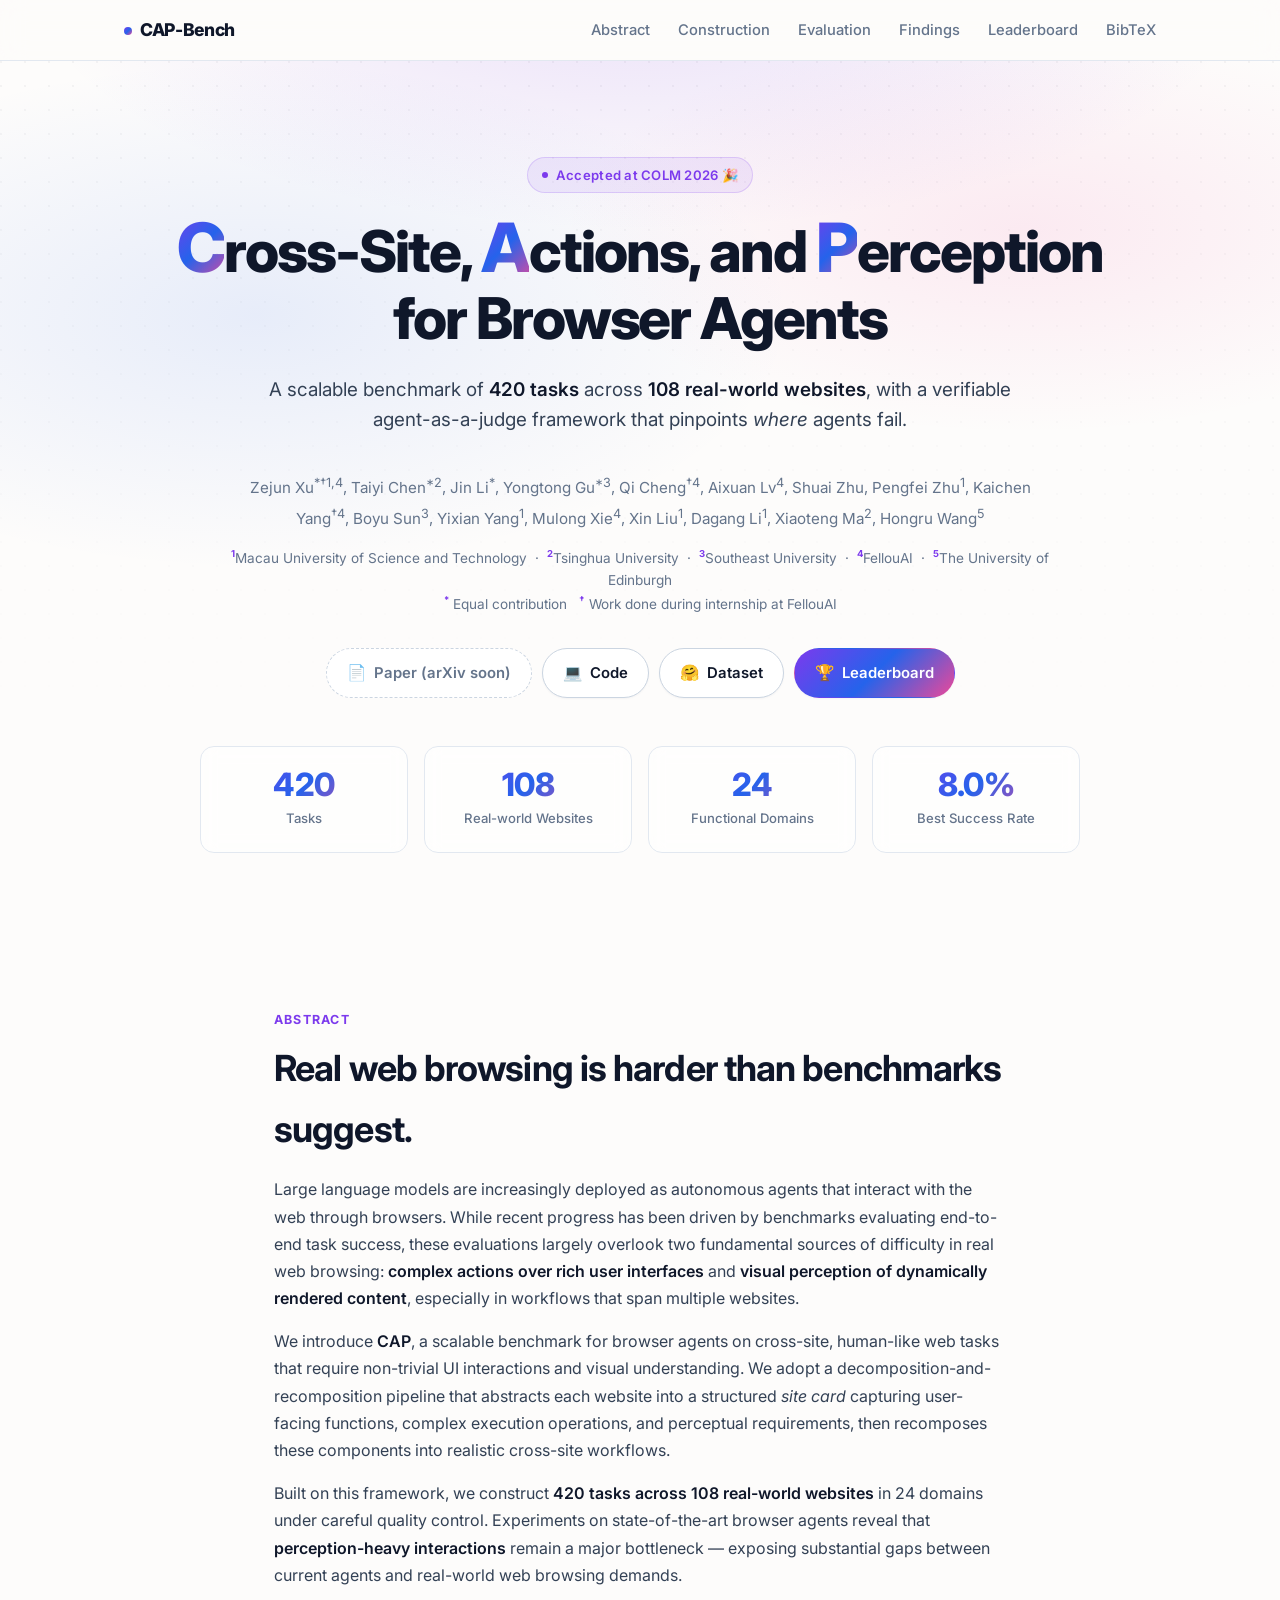
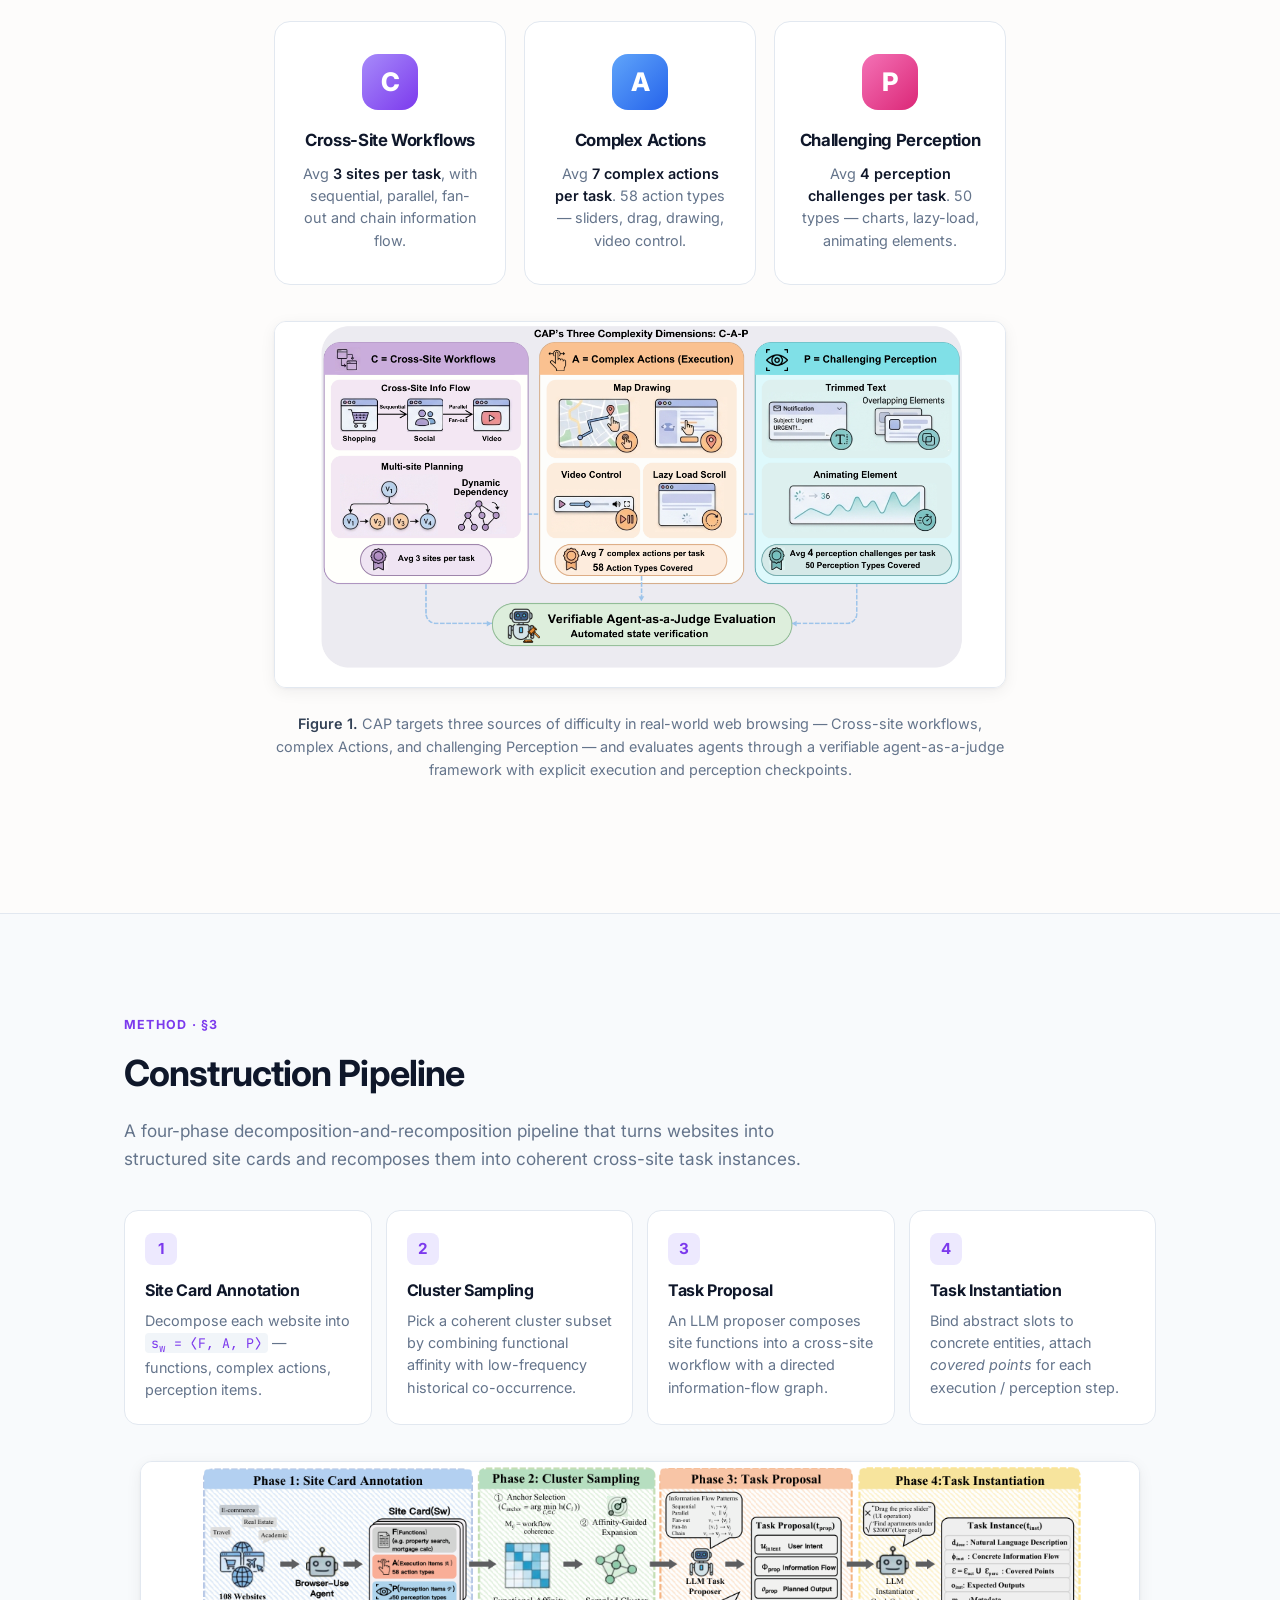
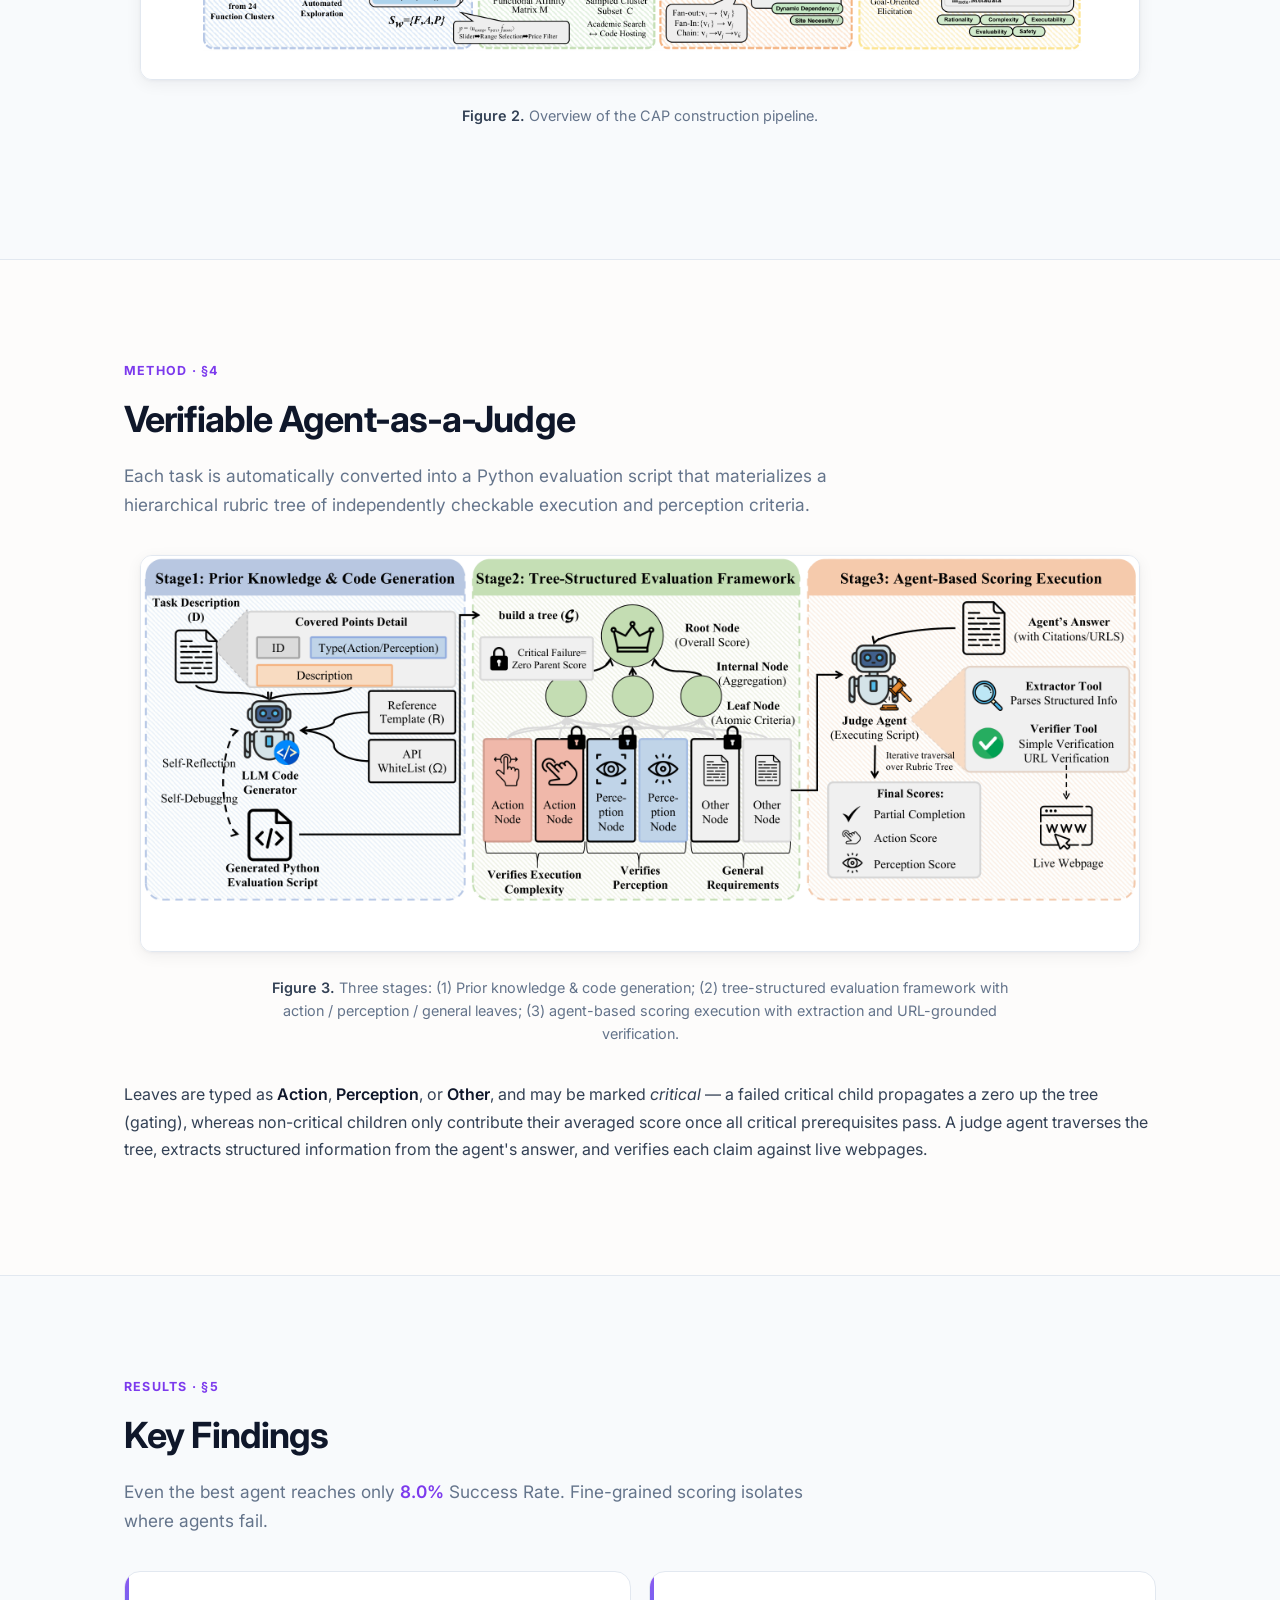
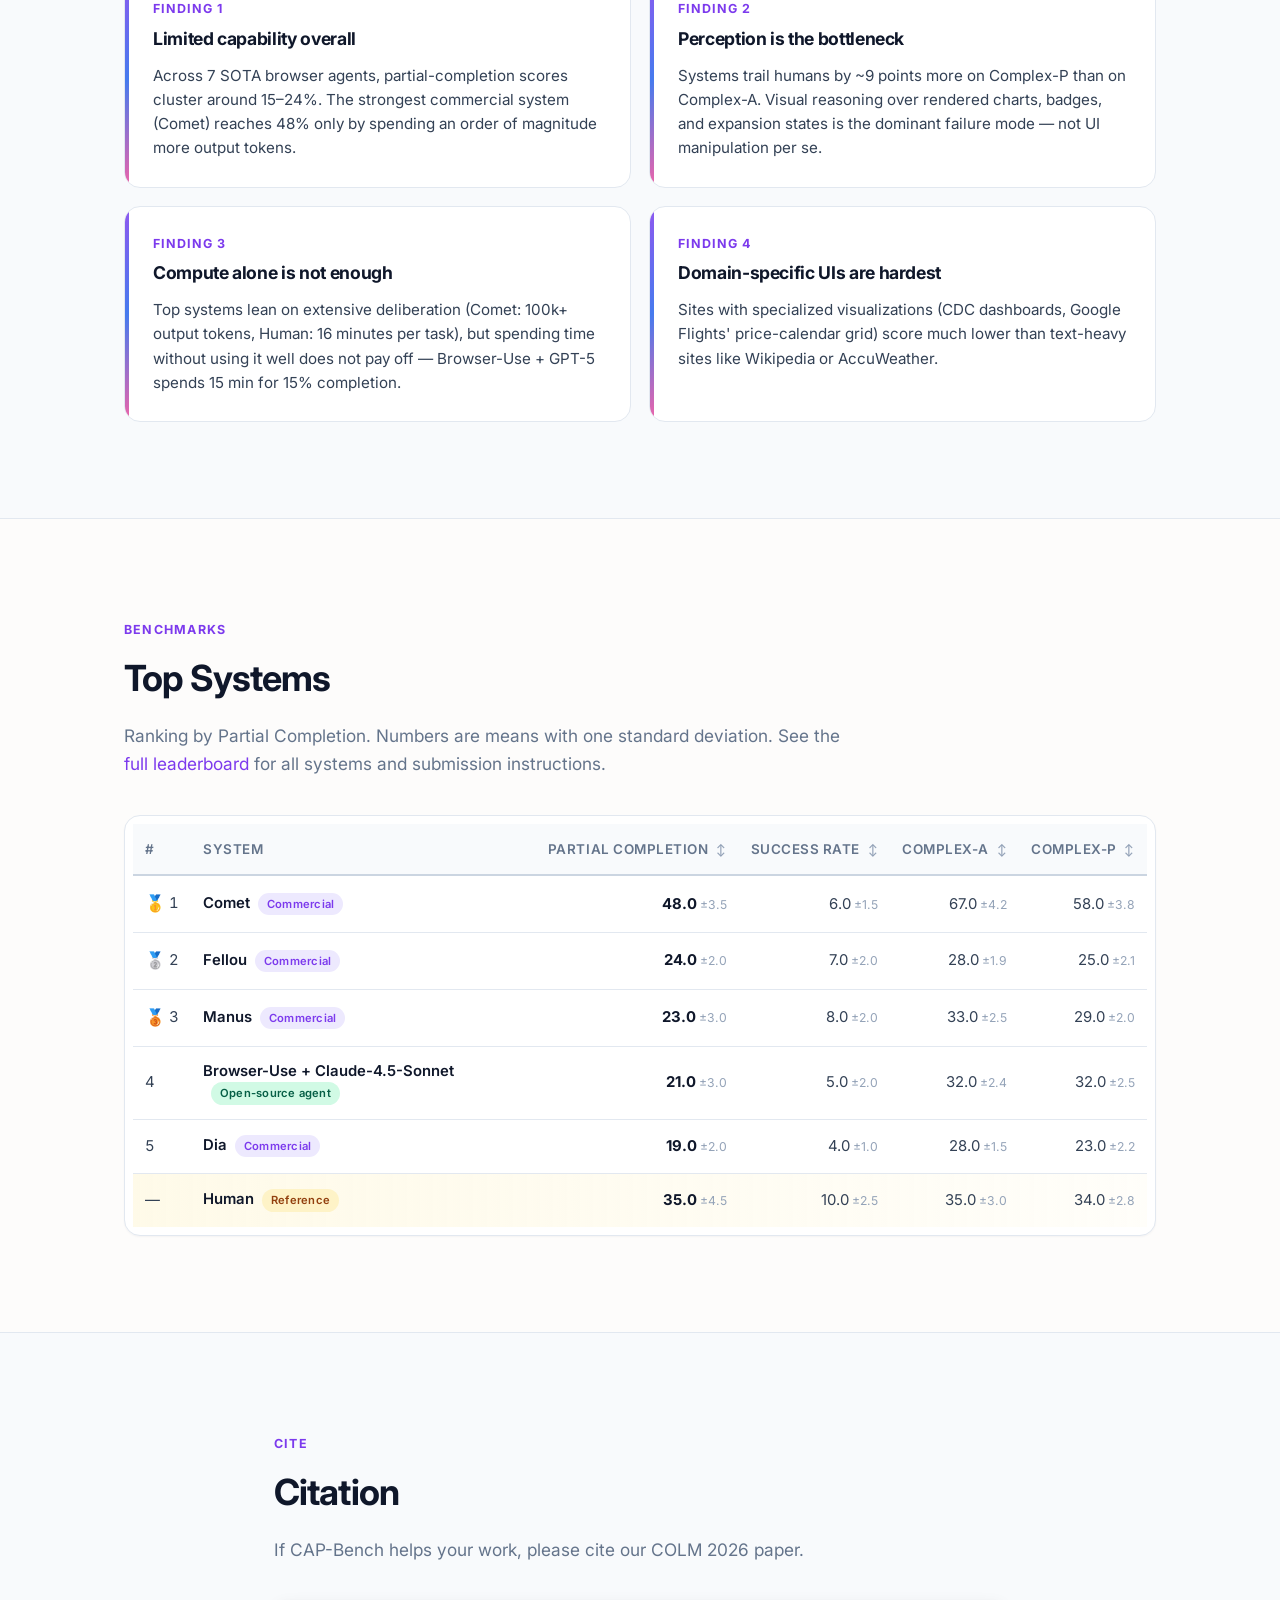
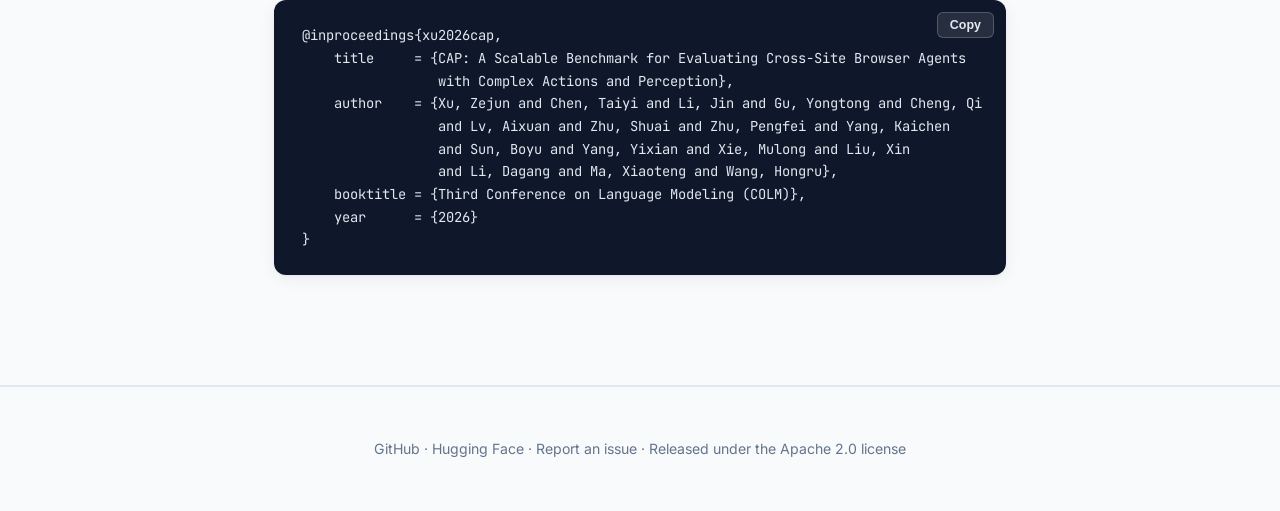
==== commit 8e374053: "site: add COLM 2026 acceptance badge and update citation Replace the "Preprint · Under review" hero " ====
--- a/docs/index.html
+++ b/docs/index.html
@@ -31,7 +31,7 @@
 
 <header class="hero">
   <div class="container">
-    <span class="hero-badge"><span class="pulse"></span>Preprint · Under review</span>
+    <span class="hero-badge"><span class="pulse"></span>Accepted at COLM 2026 🎉</span>
 
     <h1>
       <span class="cap-letter">C</span>ross-Site,
@@ -261,16 +261,16 @@
   <div class="container-sm">
     <span class="eyebrow">Cite</span>
     <h2>Citation</h2>
-    <p class="lead">If CAP-Bench helps your work, please cite the preprint.</p>
-    <pre class="bibtex" id="bib"><button class="copy-btn" onclick="copyBibtex()">Copy</button>@misc{cap2026,
-    title  = {CAP: A Scalable Benchmark for Evaluating Cross-Site Browser Agents
-              with Complex Actions and Perception},
-    author = {Xu, Zejun and Chen, Taiyi and Li, Jin and Gu, Yongtong and Cheng, Qi
-              and Lv, Aixuan and Zhu, Shuai and Zhu, Pengfei and Yang, Kaichen
-              and Sun, Boyu and Yang, Yixian and Xie, Mulong and Liu, Xin
-              and Li, Dagang and Ma, Xiaoteng and Wang, Hongru},
-    year   = {2026},
-    note   = {Preprint, arXiv link forthcoming}
+    <p class="lead">If CAP-Bench helps your work, please cite our COLM 2026 paper.</p>
+    <pre class="bibtex" id="bib"><button class="copy-btn" onclick="copyBibtex()">Copy</button>@inproceedings{xu2026cap,
+    title     = {CAP: A Scalable Benchmark for Evaluating Cross-Site Browser Agents
+                 with Complex Actions and Perception},
+    author    = {Xu, Zejun and Chen, Taiyi and Li, Jin and Gu, Yongtong and Cheng, Qi
+                 and Lv, Aixuan and Zhu, Shuai and Zhu, Pengfei and Yang, Kaichen
+                 and Sun, Boyu and Yang, Yixian and Xie, Mulong and Liu, Xin
+                 and Li, Dagang and Ma, Xiaoteng and Wang, Hongru},
+    booktitle = {Third Conference on Language Modeling (COLM)},
+    year      = {2026}
 }</pre>
   </div>
 </section>
--- a/docs/assets/style.css
+++ b/docs/assets/style.css
@@ -68,11 +68,14 @@
 
 /* Highlight letters in CAP */
 .cap-letter {
-  background: var(--gradient-cap);
+  background: linear-gradient(135deg, #7c3aed 0%, #2563eb 50%, #ec4899 100%);
   -webkit-background-clip: text;
   background-clip: text;
+  -webkit-text-fill-color: transparent;
   color: transparent;
   font-weight: 800;
+  font-size: 1.18em;
+  line-height: 0.9;
 }
 
 /* Top nav */
@@ -147,8 +150,8 @@
 
 .hero h1 {
   font-size: clamp(2.2rem, 5vw, 3.6rem);
-  margin: 0 0 16px;
-  line-height: 1.1;
+  margin: 0;
+  line-height: 1.15;
   letter-spacing: -0.035em;
   font-weight: 800;
 }
@@ -156,19 +159,22 @@
   font-size: 1.18rem;
   color: var(--fg-soft);
   max-width: 780px;
-  margin: 0 auto 32px;
-  line-height: 1.55;
+  margin: 24px auto 36px;
+  line-height: 1.6;
 }
 .hero .authors {
   font-size: 0.95rem; color: var(--muted);
-  max-width: 820px; margin: 0 auto 10px;
+  max-width: 820px;
+  margin: 0 auto 12px;
   line-height: 1.85;
 }
 .hero .authors a { color: var(--fg-soft); border-bottom: 1px dotted var(--border-strong); }
 .hero .authors a:hover { color: var(--accent); border-bottom-color: var(--accent); text-decoration: none; }
 .hero .affiliations {
   font-size: 0.85rem; color: var(--muted);
-  margin: 0 auto 36px;
+  max-width: 820px;
+  margin: 0 auto 32px;
+  line-height: 1.7;
 }
 .hero .affiliations sup { font-size: 0.7em; color: var(--accent); font-weight: 700; }
 
@@ -205,7 +211,12 @@
   background: var(--gradient-text); border-color: transparent;
 }
 .btn.gradient:hover { transform: translateY(-2px); filter: brightness(1.05); }
-.btn.disabled { opacity: 0.45; cursor: not-allowed; pointer-events: none; }
+.btn.disabled {
+  background: #fff; color: var(--muted) !important;
+  border: 1px dashed var(--border-strong);
+  cursor: not-allowed; pointer-events: none;
+  box-shadow: none; opacity: 1;
+}
 .btn .icon { font-size: 1.05em; }
 
 /* Stats strip */
@@ -497,9 +508,36 @@
 }
 table.leaderboard tr.reference:hover { background: linear-gradient(90deg, rgba(254, 243, 199, 0.6), rgba(254, 243, 199, 0.2)); }
 
-table.leaderboard tr.rank-1 td:first-child::before { content: "🥇 "; }
-table.leaderboard tr.rank-2 td:first-child::before { content: "🥈 "; }
-table.leaderboard tr.rank-3 td:first-child::before { content: "🥉 "; }
+table.leaderboard td:first-child {
+  font-variant-numeric: tabular-nums;
+  white-space: nowrap;
+  min-width: 56px;
+}
+table.leaderboard td:nth-child(2) {
+  min-width: 200px;
+  line-height: 1.45;
+}
+table.leaderboard td:nth-child(2) strong {
+  display: inline;
+  white-space: nowrap;
+}
+table.leaderboard td:nth-child(2) .cat-badge {
+  white-space: nowrap;
+  margin-left: 8px;
+}
+table.leaderboard th, table.leaderboard td {
+  padding: 14px 12px;
+}
+table.leaderboard th:not(:first-child):not(:nth-child(2)),
+table.leaderboard td:not(:first-child):not(:nth-child(2)) {
+  white-space: nowrap;
+}
+table.leaderboard td:first-child .medal {
+  display: inline-block;
+  margin-right: 4px;
+  font-size: 1.1em;
+  vertical-align: -1px;
+}
 
 .cat-badge {
   display: inline-block;
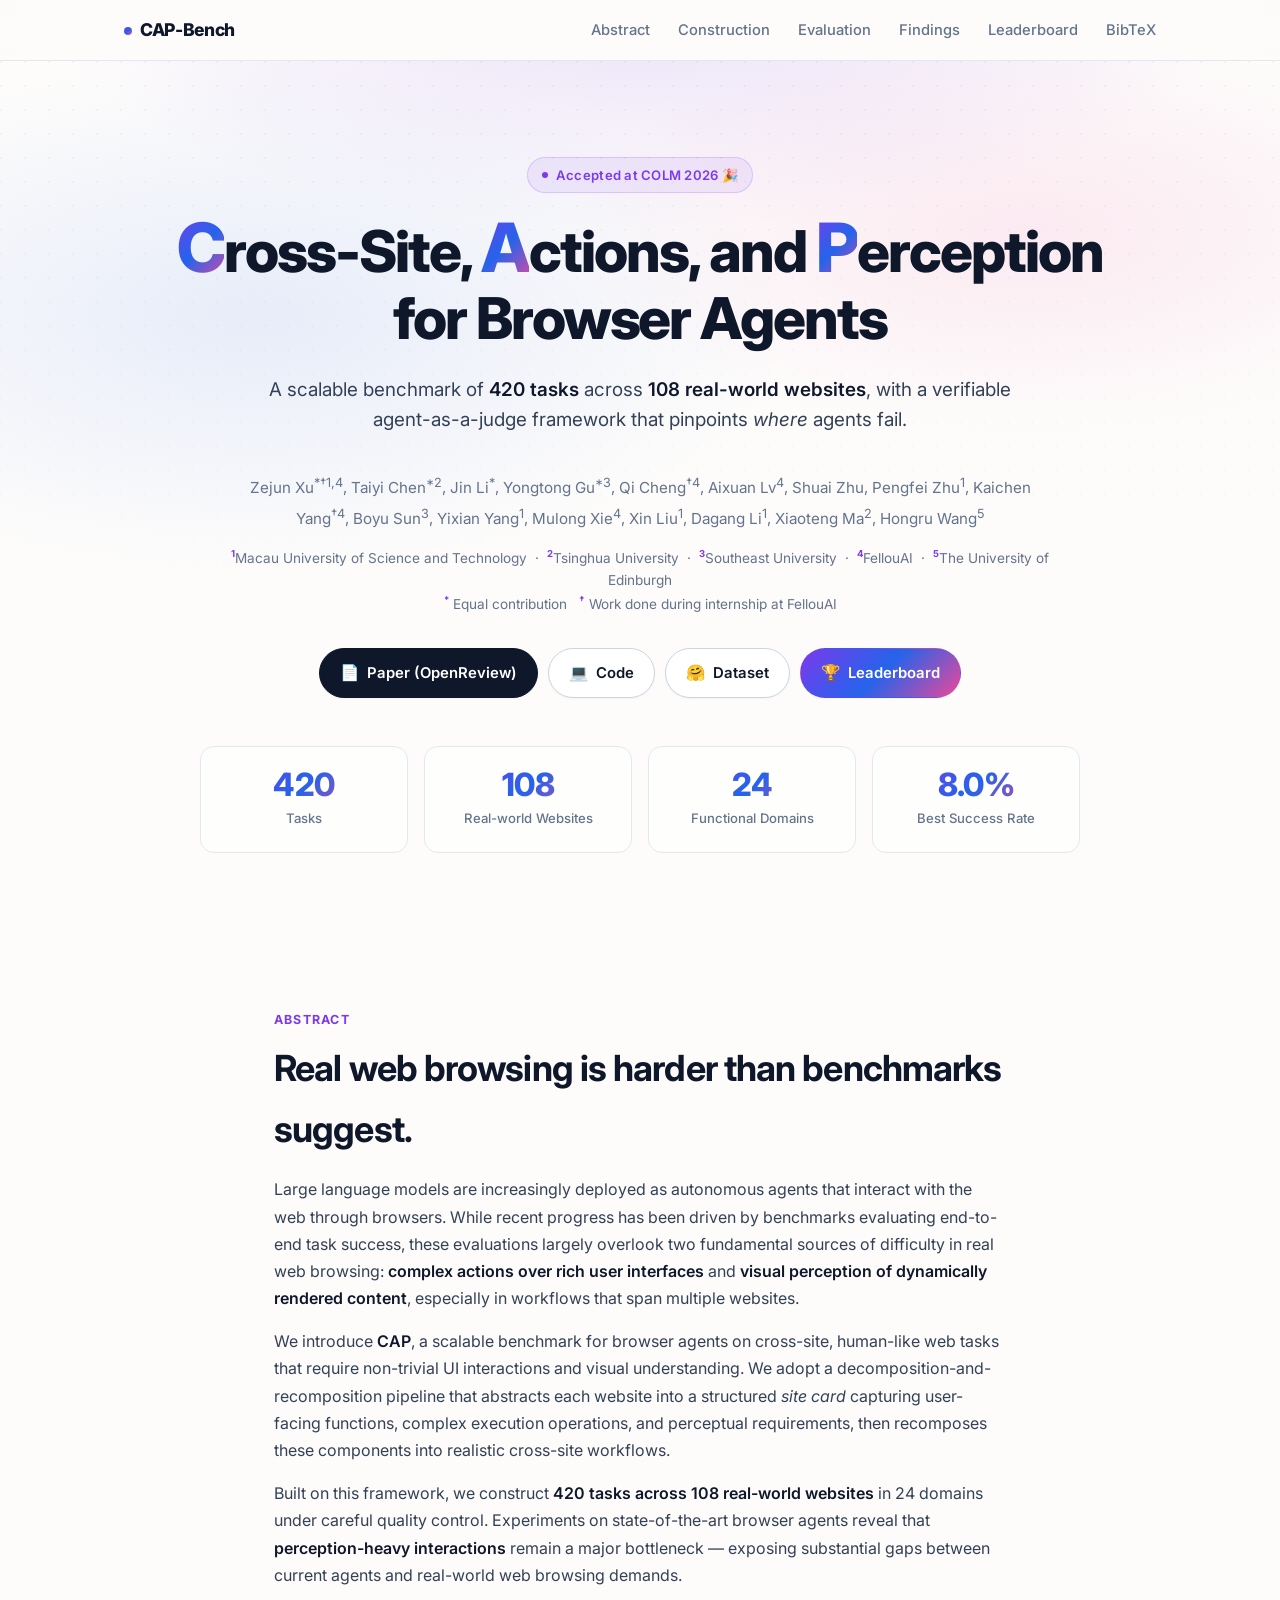
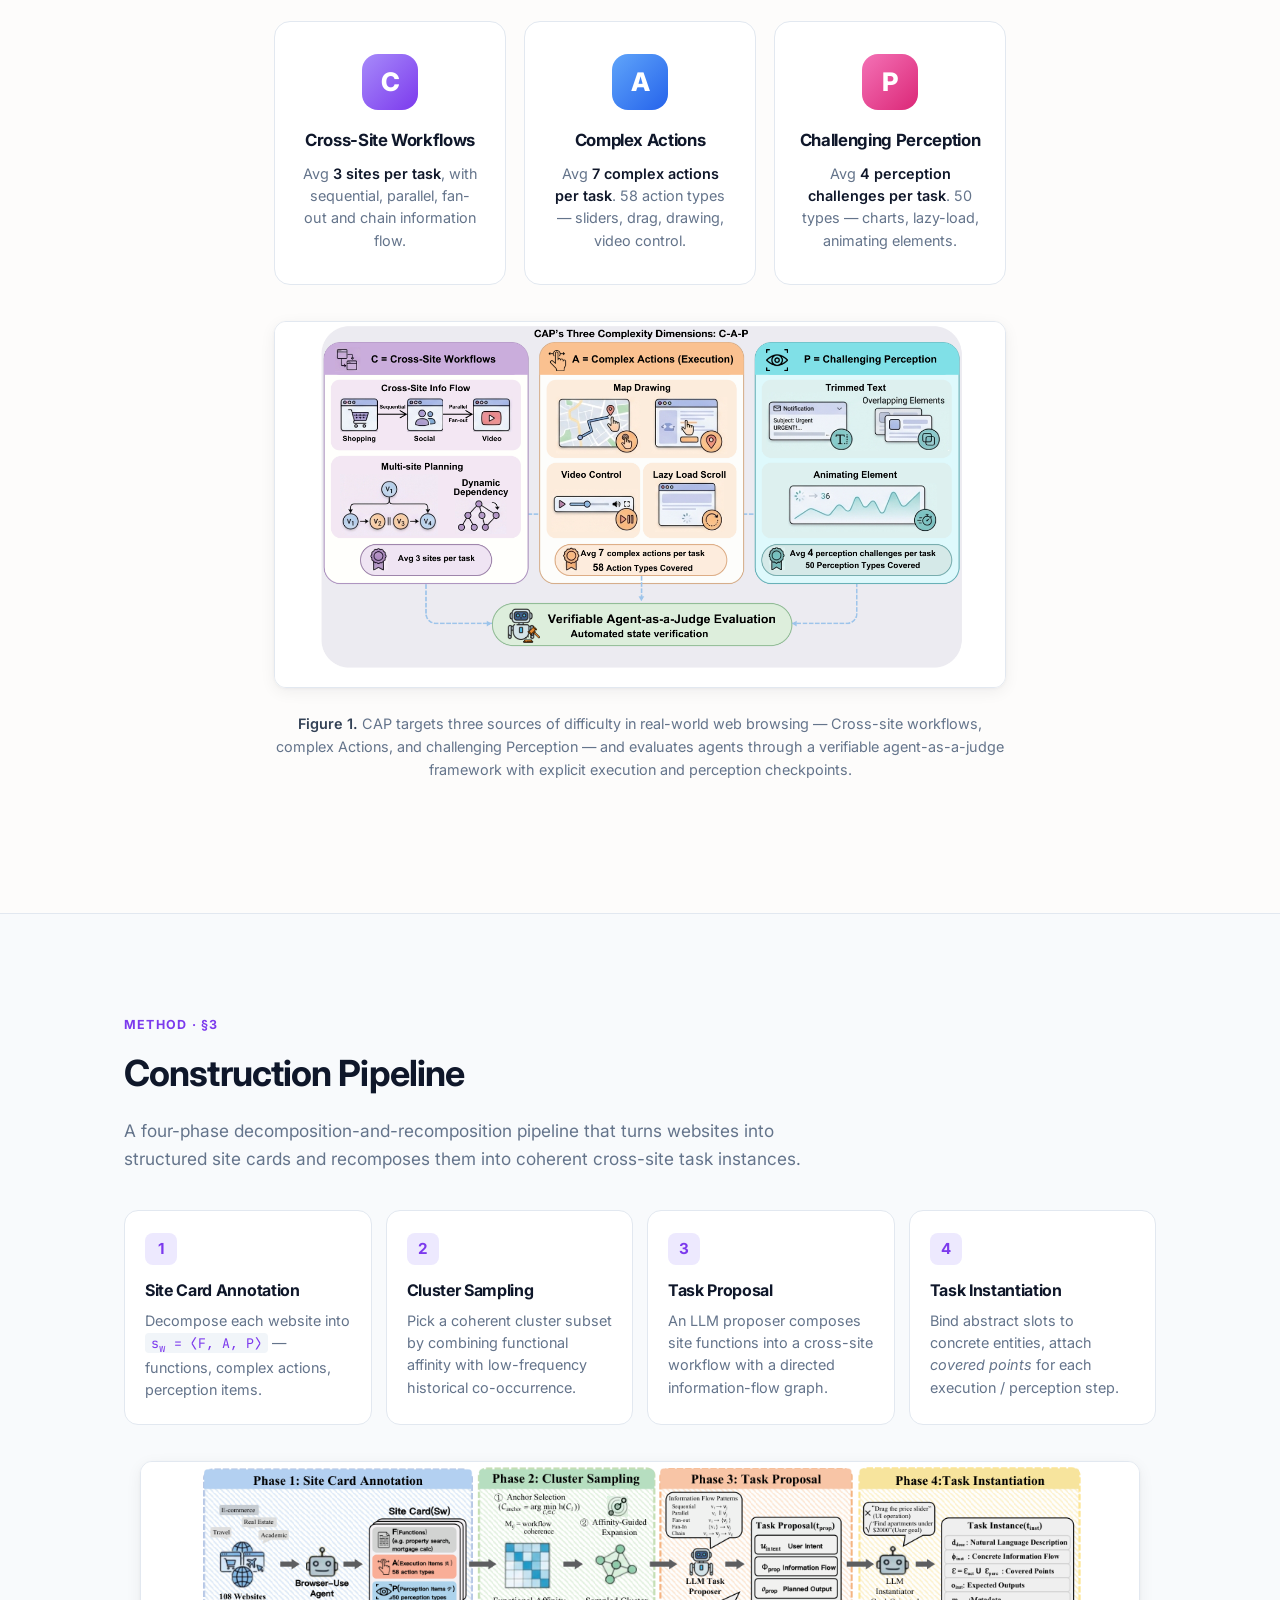
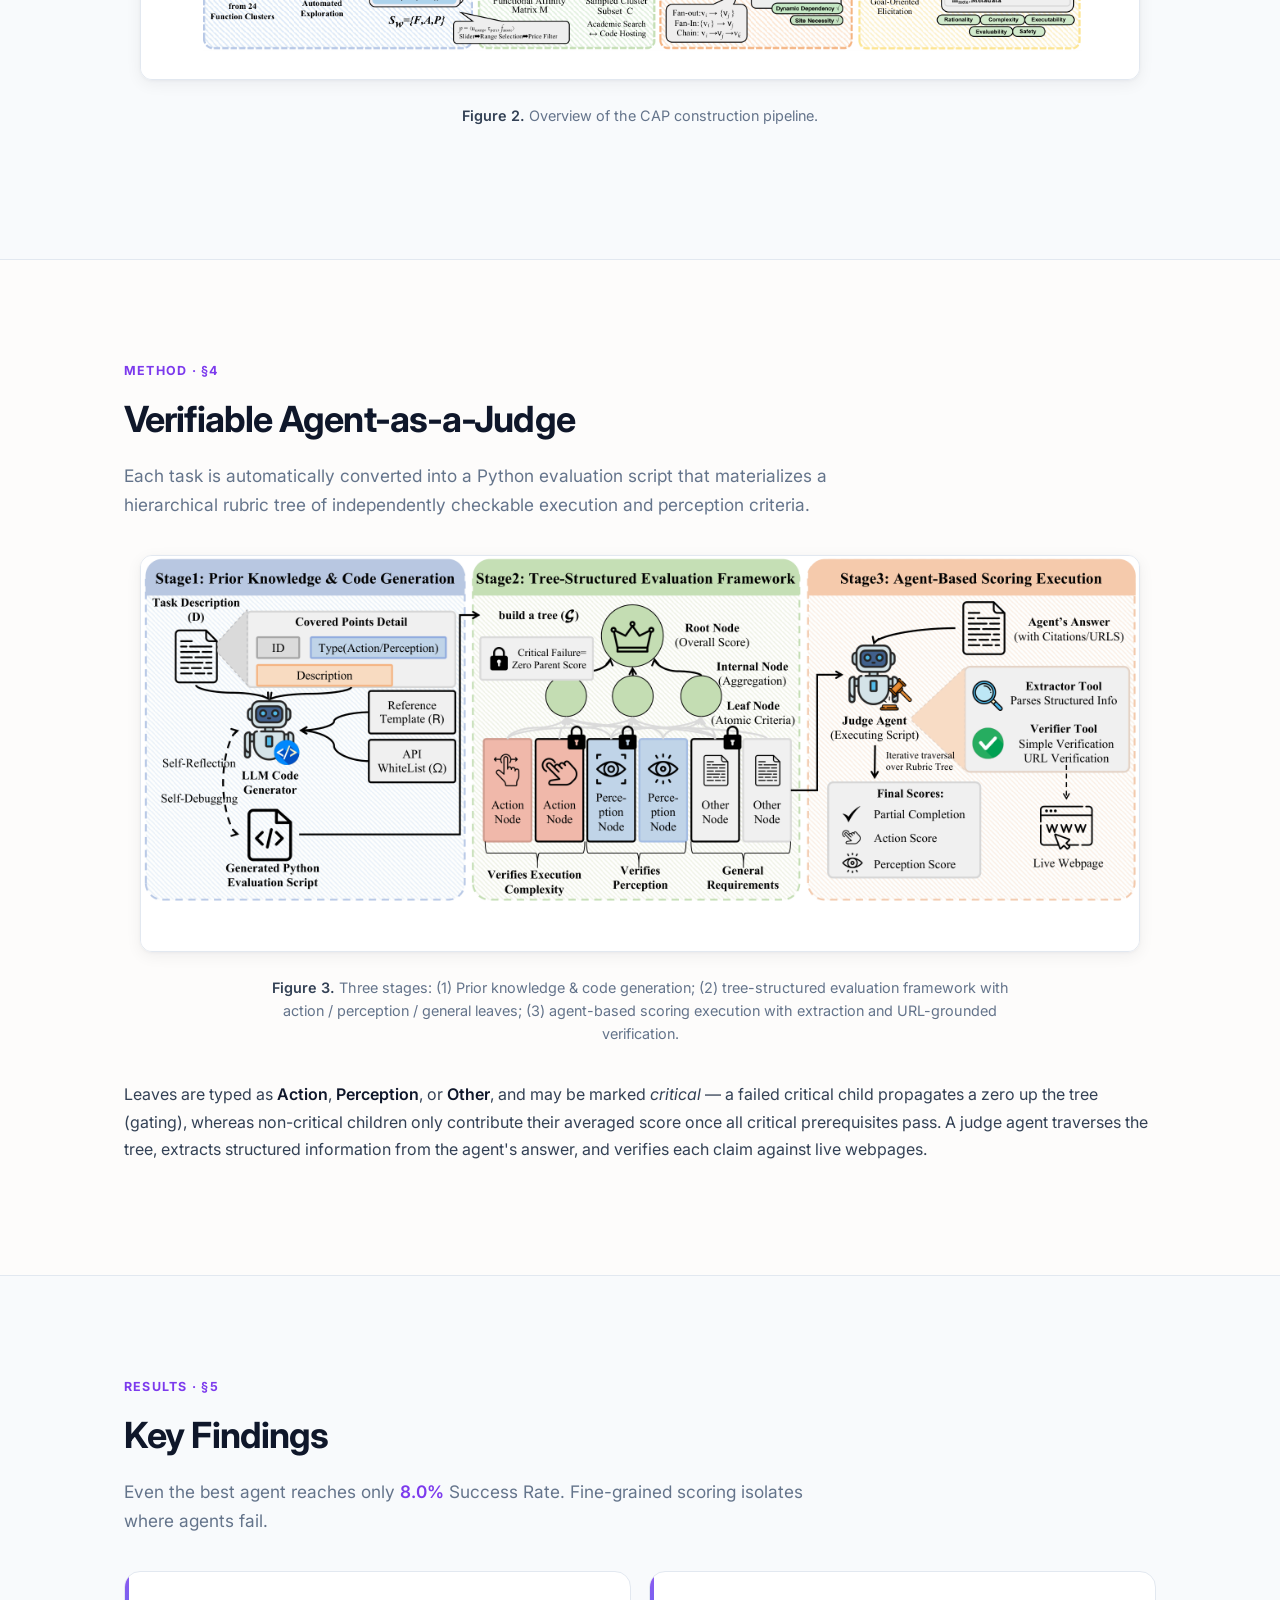
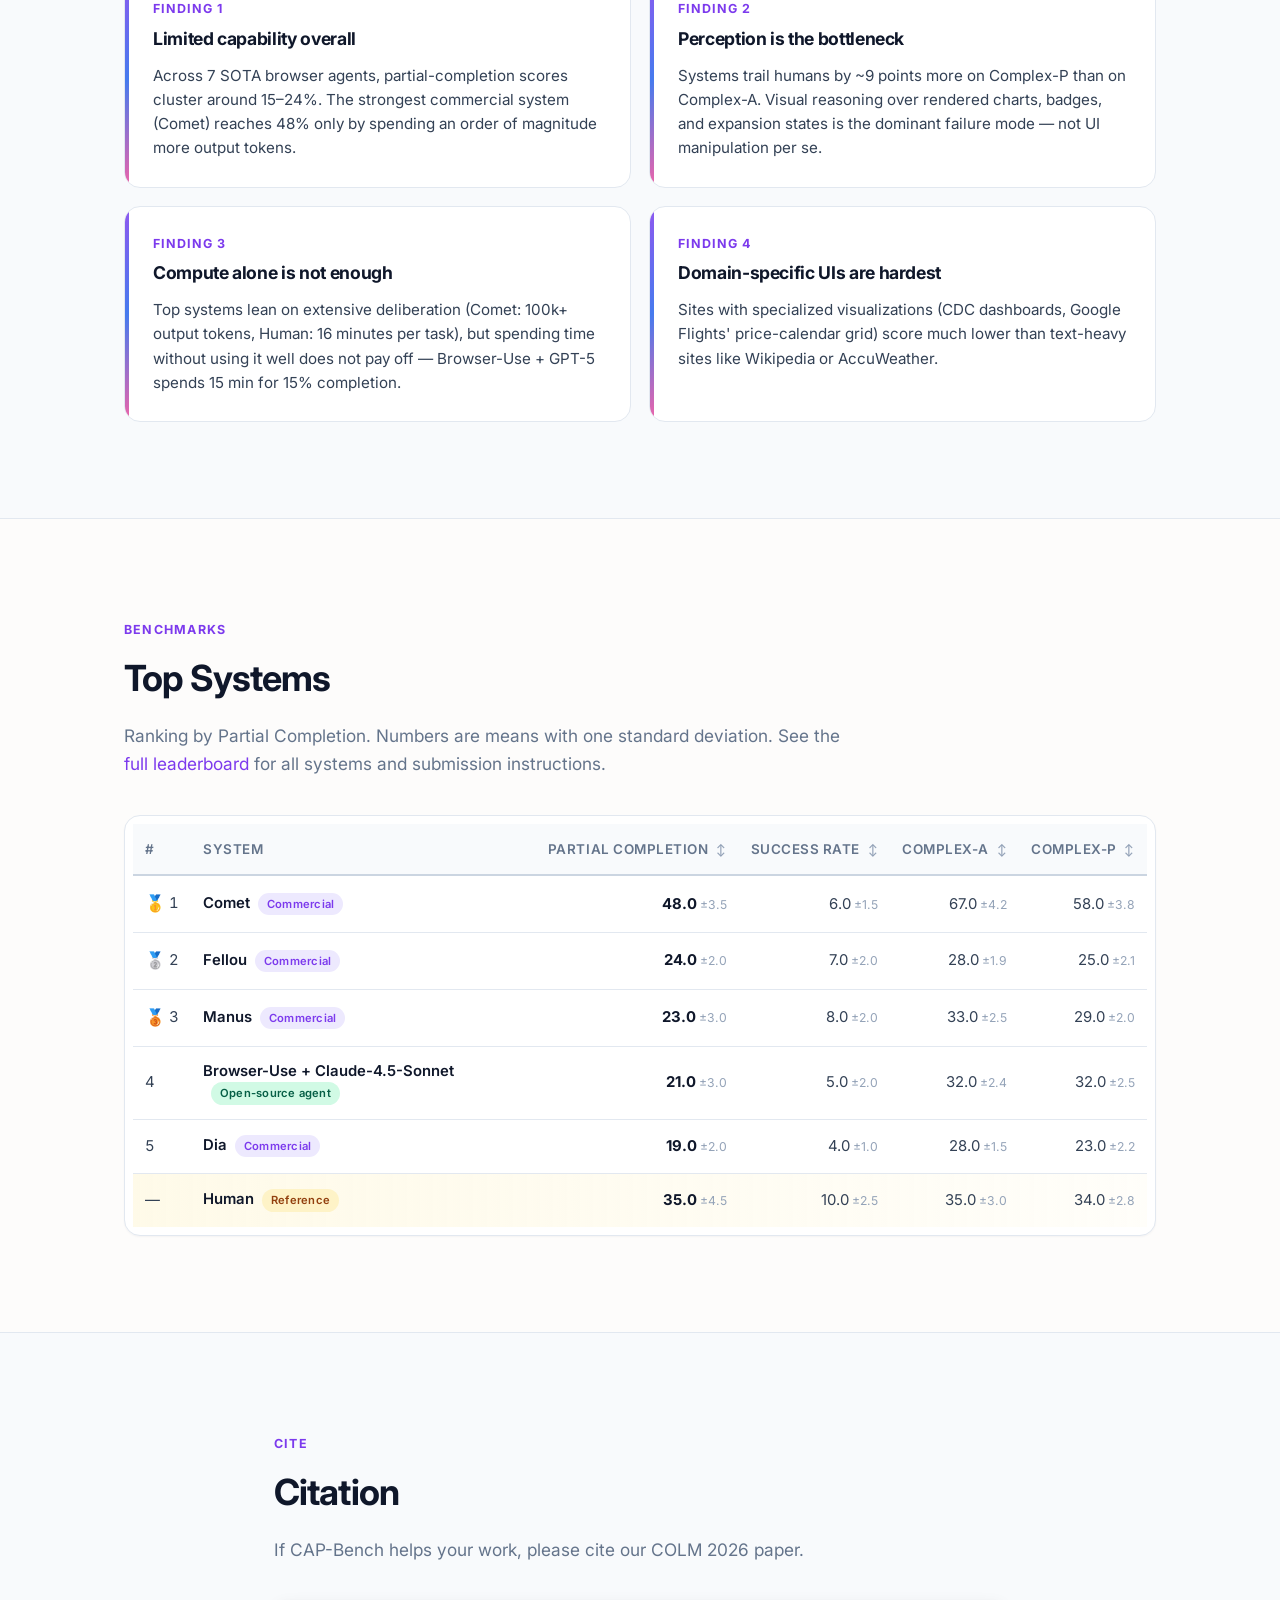
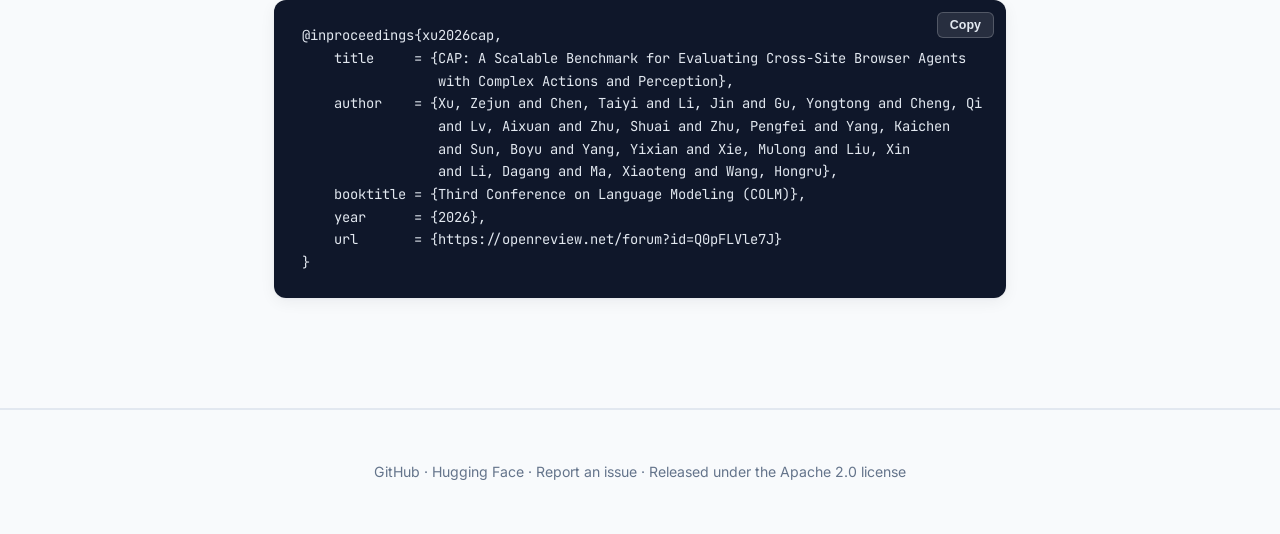
==== commit 74340ae8: "site: link Paper button and citations to OpenReview Activate the previously disabled Paper button wi" ====
--- a/docs/index.html
+++ b/docs/index.html
@@ -73,8 +73,8 @@
     </p>
 
     <div class="btn-row">
-      <a class="btn disabled" href="#" title="arXiv link forthcoming">
-        <span class="icon">📄</span> Paper (arXiv soon)
+      <a class="btn" href="https://openreview.net/forum?id=Q0pFLVle7J" target="_blank" rel="noopener">
+        <span class="icon">📄</span> Paper (OpenReview)
       </a>
       <a class="btn outline" href="https://github.com/WarriorXu0302/CAP-Bench" target="_blank" rel="noopener">
         <span class="icon">💻</span> Code
@@ -270,7 +270,8 @@
                  and Sun, Boyu and Yang, Yixian and Xie, Mulong and Liu, Xin
                  and Li, Dagang and Ma, Xiaoteng and Wang, Hongru},
     booktitle = {Third Conference on Language Modeling (COLM)},
-    year      = {2026}
+    year      = {2026},
+    url       = {https://openreview.net/forum?id=Q0pFLVle7J}
 }</pre>
   </div>
 </section>
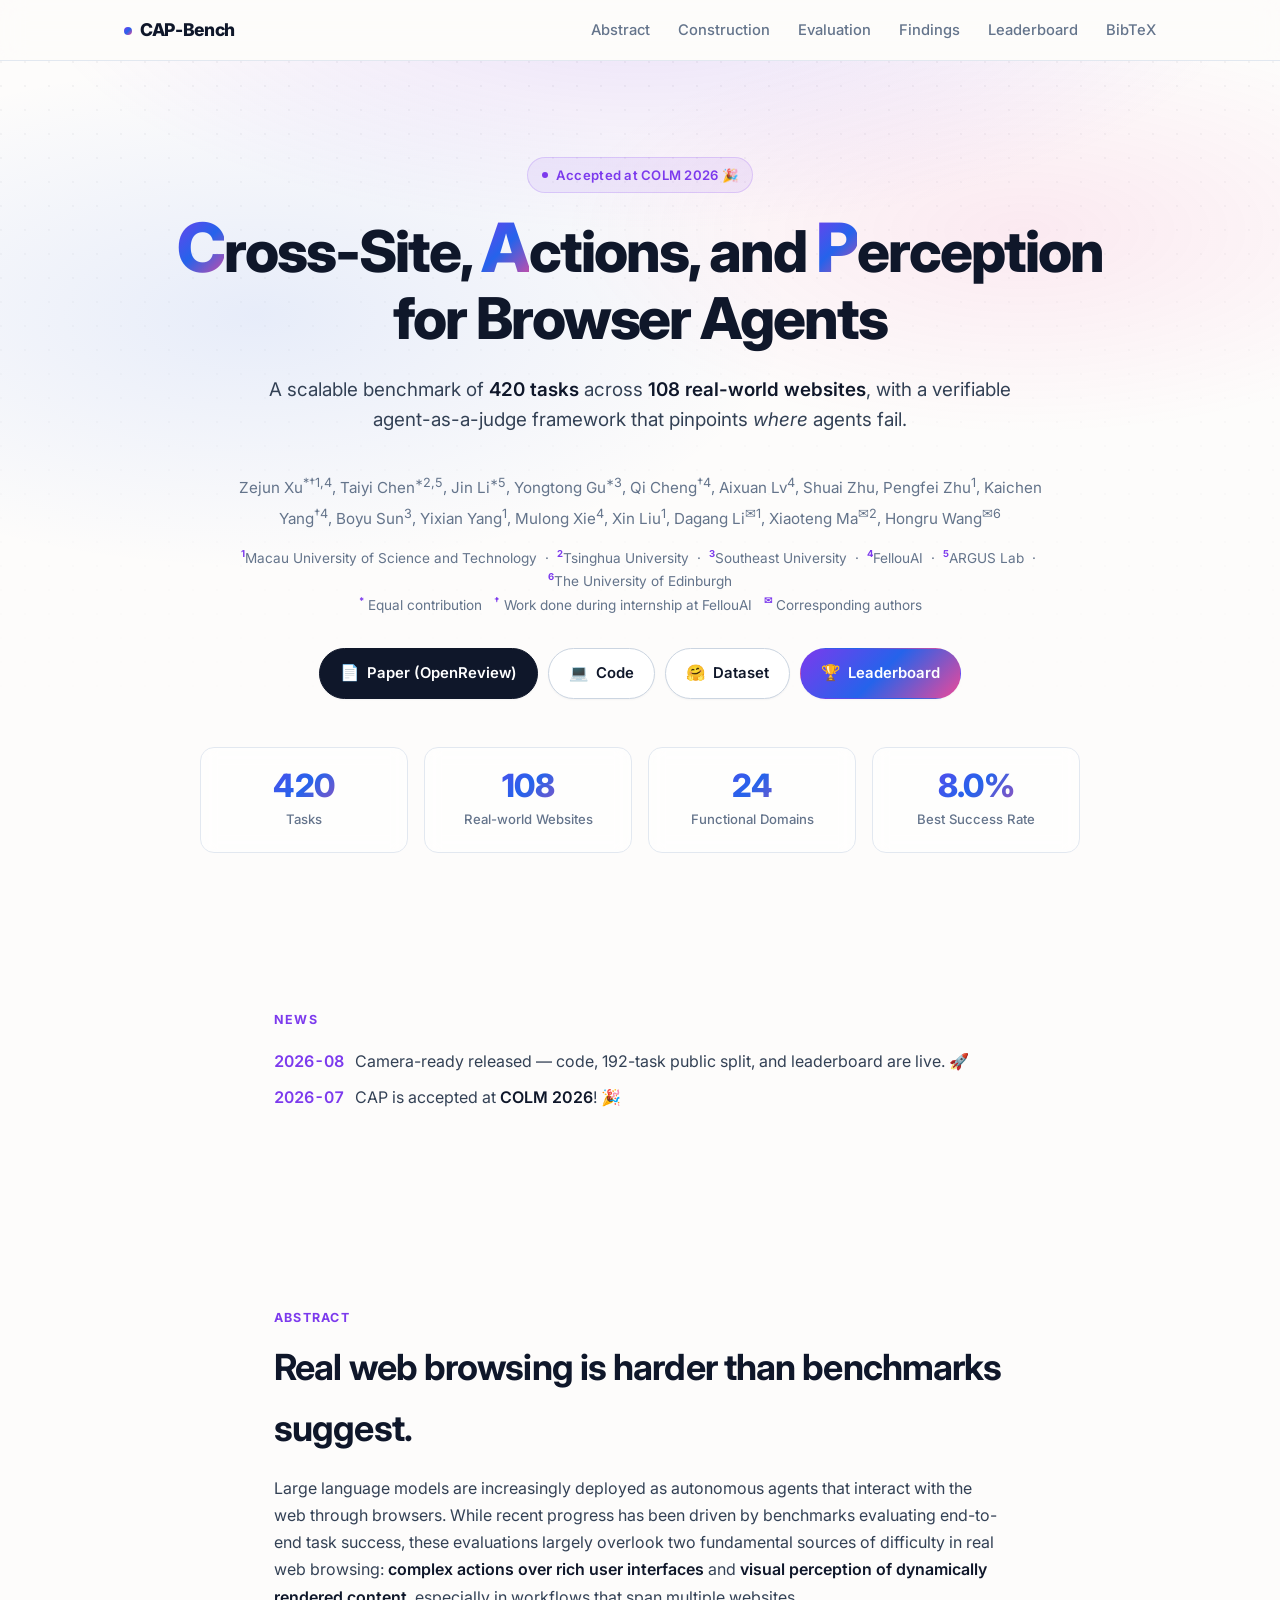
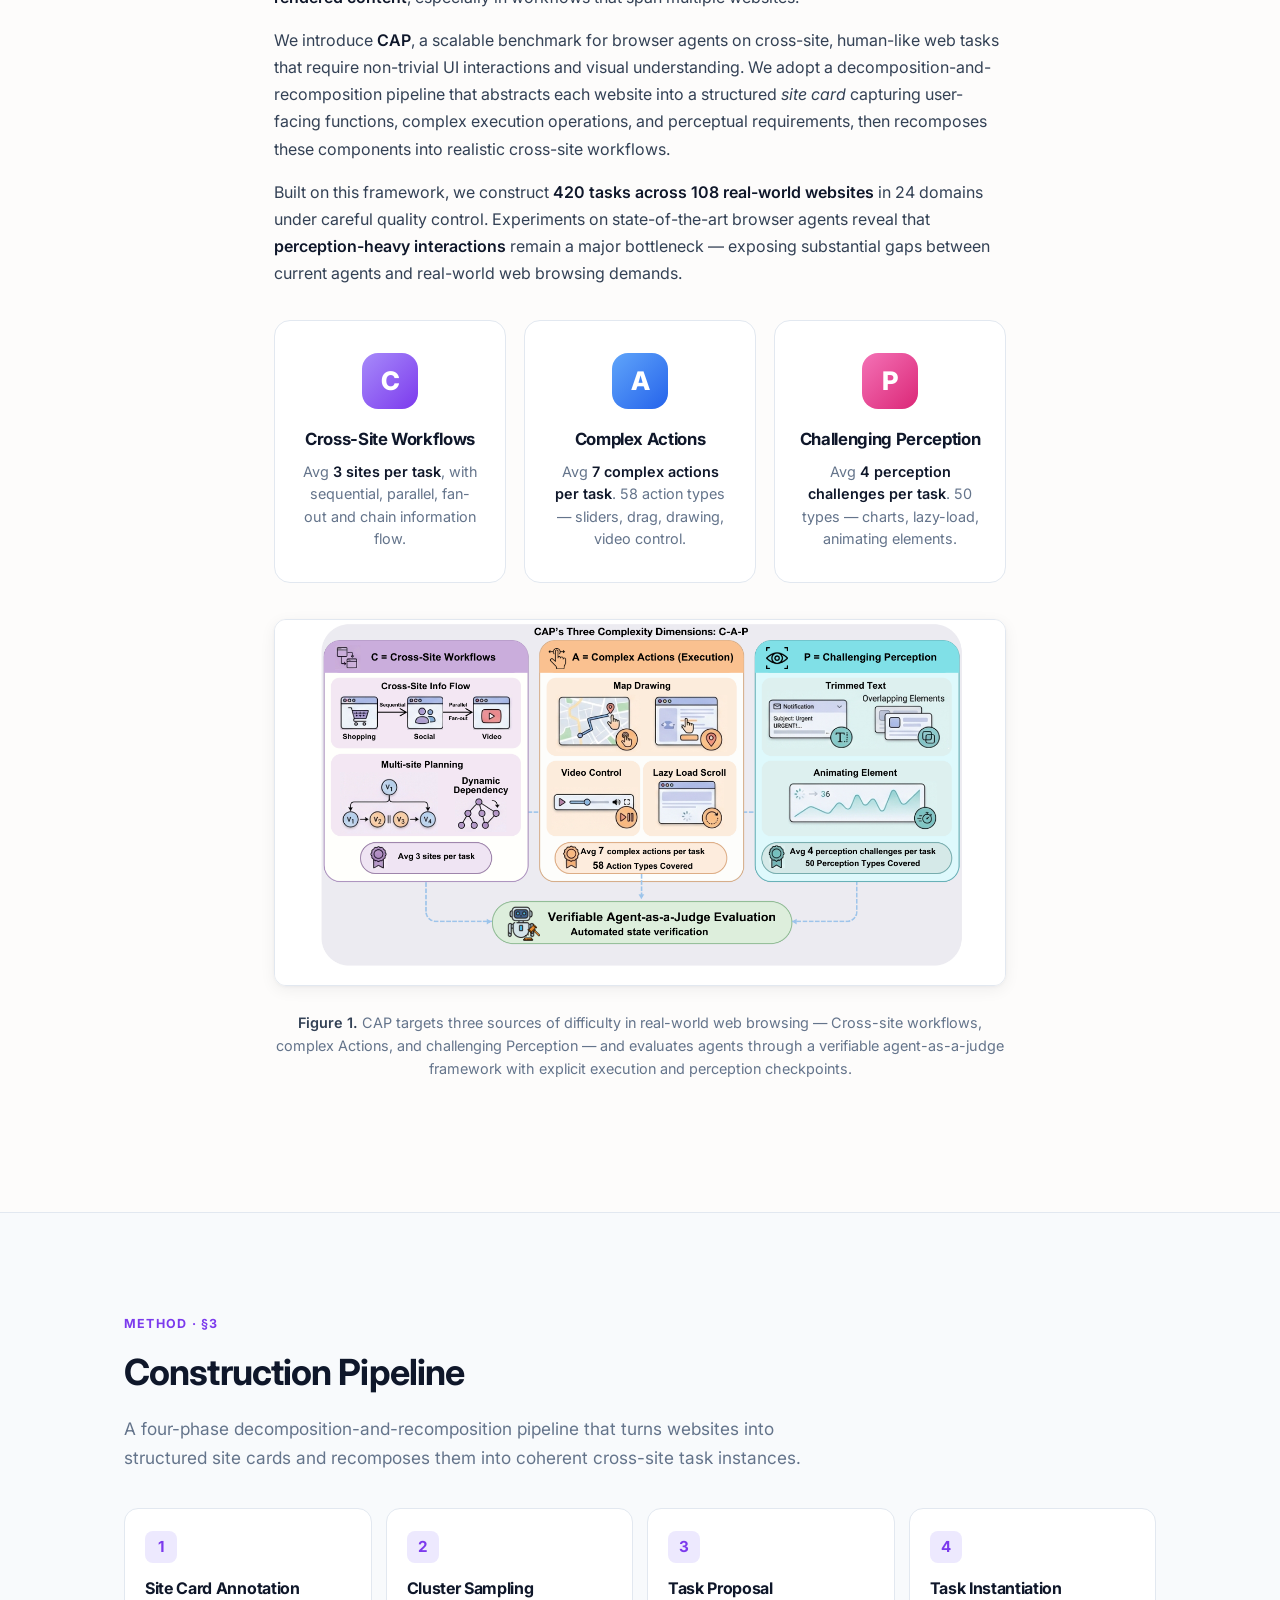
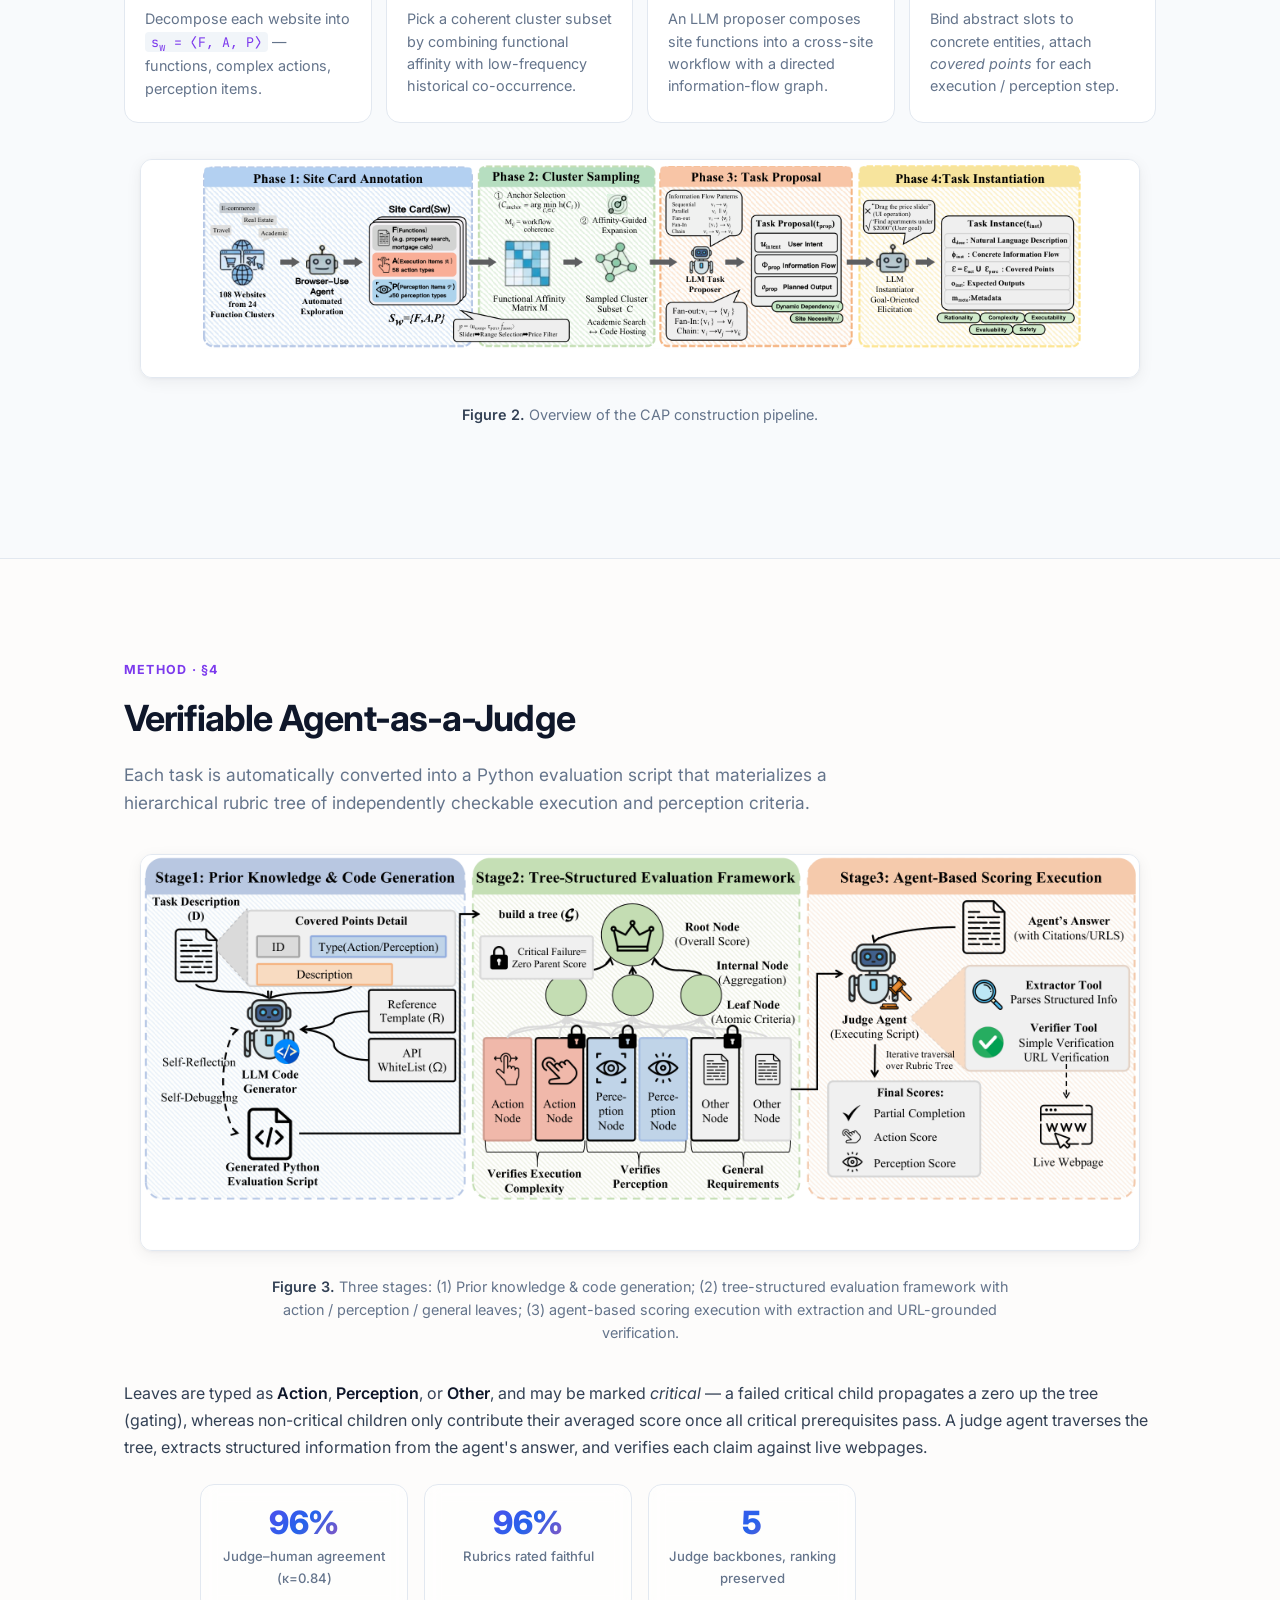
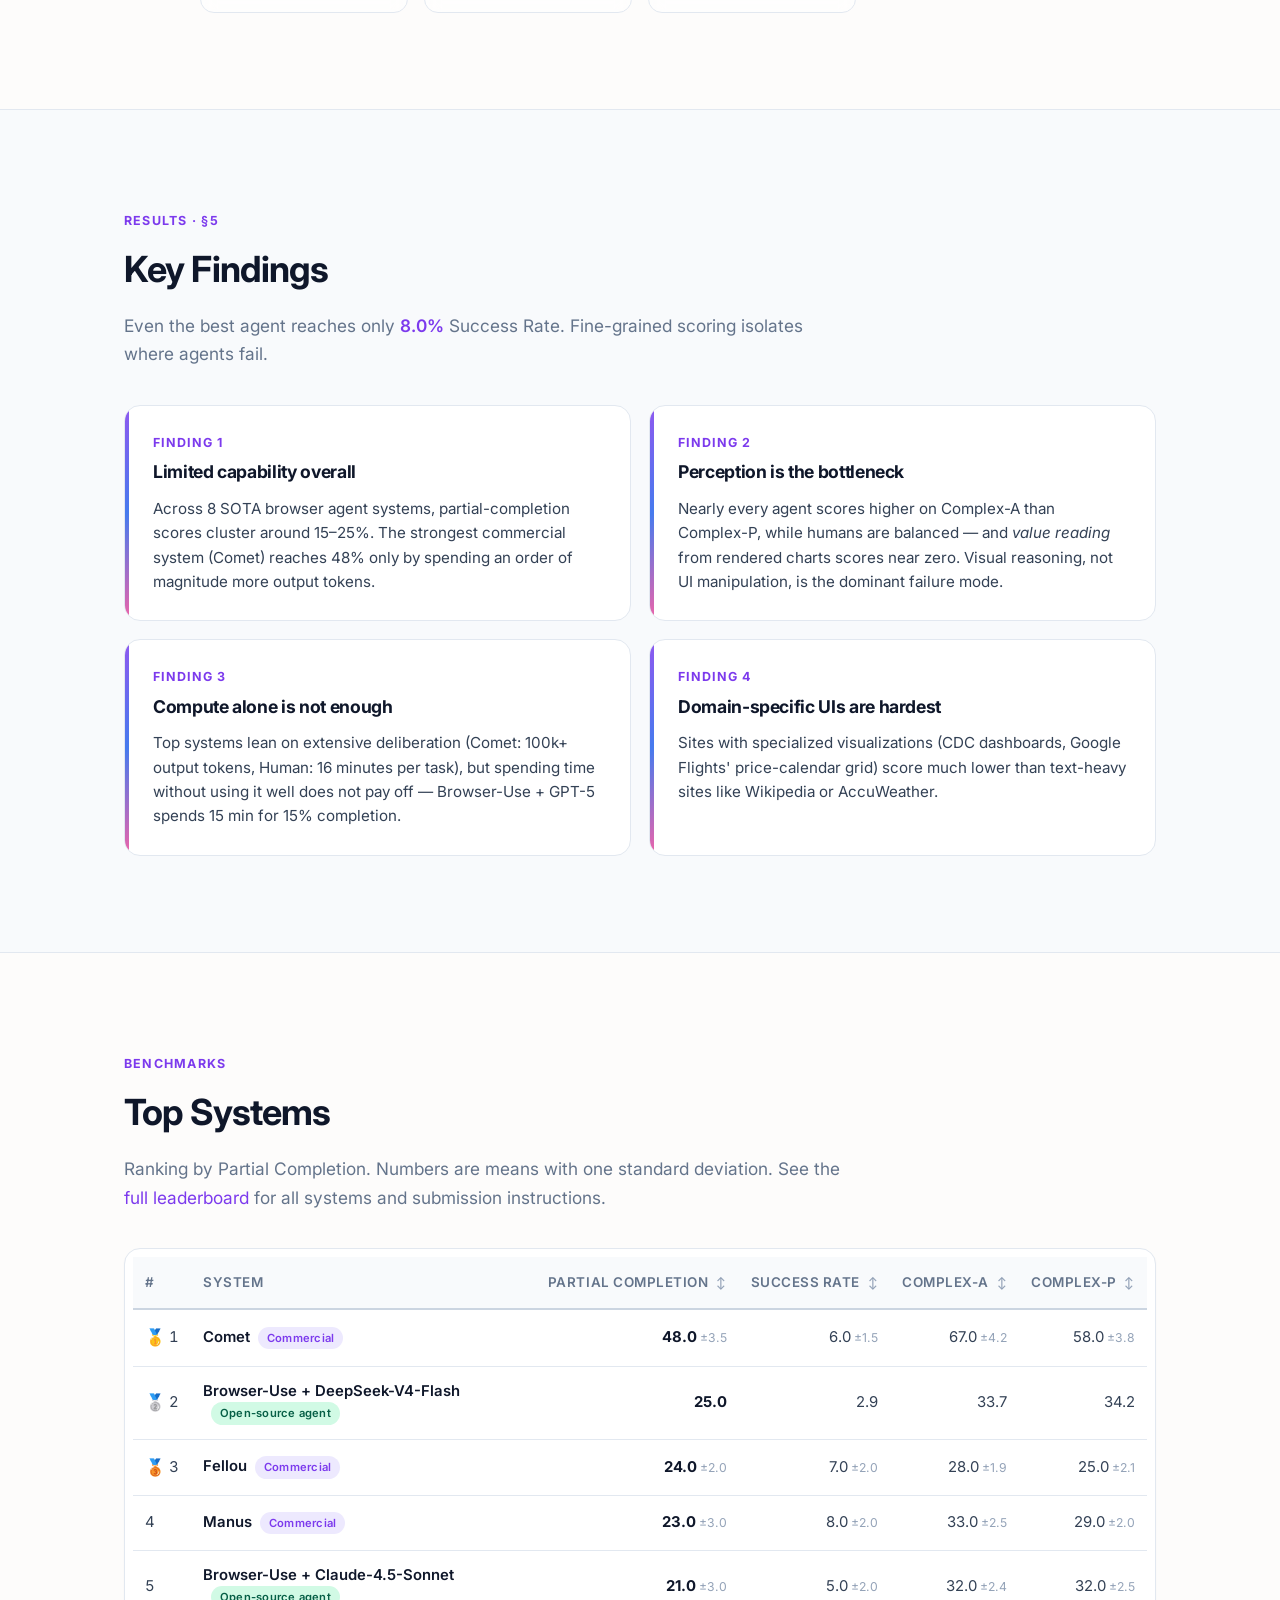
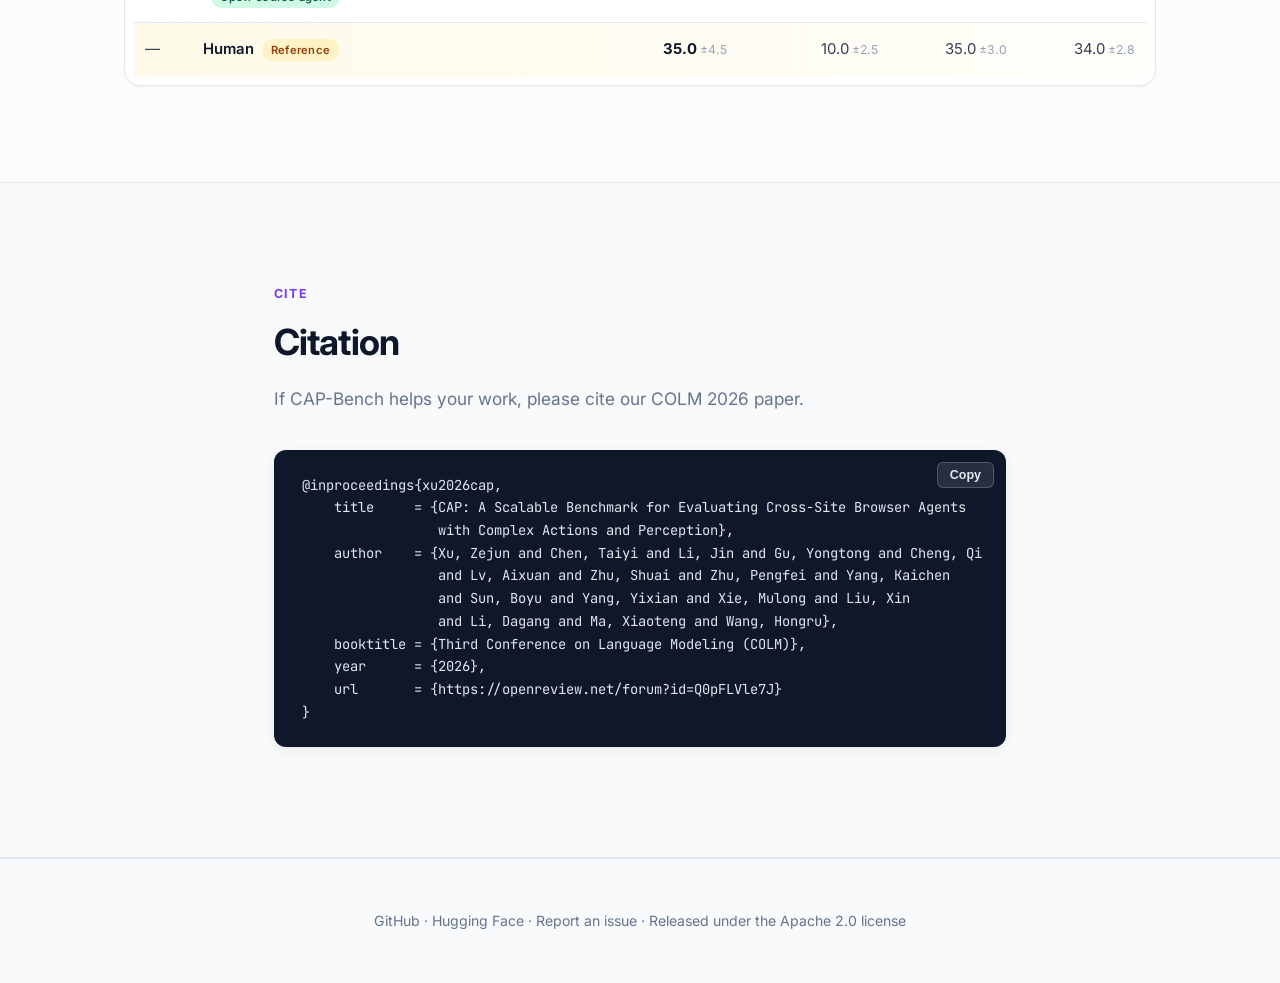
==== commit ab0bc53e: "Camera-ready sync: DeepSeek baseline, ARGUS Lab affiliation, corresponding authors, canonical HF lin" ====
--- a/docs/index.html
+++ b/docs/index.html
@@ -7,7 +7,8 @@
 <meta name="description" content="A scalable benchmark for evaluating browser agents on cross-site web tasks demanding complex actions and visual perception." />
 <meta property="og:title" content="CAP-Bench" />
 <meta property="og:description" content="A scalable benchmark for evaluating cross-site browser agents with complex actions and perception." />
-<meta property="og:image" content="assets/fig1_overview.png" />
+<meta property="og:image" content="https://warriorxu0302.github.io/CAP-Bench/assets/fig1_overview.png" />
+<link rel="icon" href="data:image/svg+xml,<svg xmlns=%22http://www.w3.org/2000/svg%22 viewBox=%220 0 100 100%22><text y=%22.9em%22 font-size=%2290%22>🌐</text></svg>" />
 <link rel="preconnect" href="https://fonts.googleapis.com" />
 <link rel="preconnect" href="https://fonts.gstatic.com" crossorigin />
 <link href="https://fonts.googleapis.com/css2?family=Inter:wght@400;500;600;700;800&family=JetBrains+Mono:wght@400;500&display=swap" rel="stylesheet" />
@@ -47,8 +48,8 @@
 
     <p class="authors">
       Zejun Xu<sup>*†1,4</sup>,
-      Taiyi Chen<sup>*2</sup>,
-      Jin Li<sup>*</sup>,
+      Taiyi Chen<sup>*2,5</sup>,
+      Jin Li<sup>*5</sup>,
       Yongtong Gu<sup>*3</sup>,
       Qi Cheng<sup>†4</sup>,
       Aixuan Lv<sup>4</sup>,
@@ -59,17 +60,18 @@
       Yixian Yang<sup>1</sup>,
       Mulong Xie<sup>4</sup>,
       Xin Liu<sup>1</sup>,
-      Dagang Li<sup>1</sup>,
-      Xiaoteng Ma<sup>2</sup>,
-      Hongru Wang<sup>5</sup>
+      Dagang Li<sup>&#9993;1</sup>,
+      Xiaoteng Ma<sup>&#9993;2</sup>,
+      Hongru Wang<sup>&#9993;6</sup>
     </p>
     <p class="affiliations">
       <sup>1</sup>Macau University of Science and Technology &nbsp;·&nbsp;
       <sup>2</sup>Tsinghua University &nbsp;·&nbsp;
       <sup>3</sup>Southeast University &nbsp;·&nbsp;
       <sup>4</sup>FellouAI &nbsp;·&nbsp;
-      <sup>5</sup>The University of Edinburgh
-      <br/><sup>*</sup> Equal contribution &nbsp; <sup>†</sup> Work done during internship at FellouAI
+      <sup>5</sup>ARGUS Lab &nbsp;·&nbsp;
+      <sup>6</sup>The University of Edinburgh
+      <br/><sup>*</sup> Equal contribution &nbsp; <sup>†</sup> Work done during internship at FellouAI &nbsp; <sup>&#9993;</sup> Corresponding authors
     </p>
 
     <div class="btn-row">
@@ -79,7 +81,7 @@
       <a class="btn outline" href="https://github.com/WarriorXu0302/CAP-Bench" target="_blank" rel="noopener">
         <span class="icon">💻</span> Code
       </a>
-      <a class="btn outline" href="https://huggingface.co/datasets/Warrior0302/CAP" target="_blank" rel="noopener">
+      <a class="btn outline" href="https://huggingface.co/datasets/Warrior0302/CAP-Bench" target="_blank" rel="noopener">
         <span class="icon">🤗</span> Dataset
       </a>
       <a class="btn gradient" href="leaderboard.html">
@@ -95,6 +97,16 @@
     </div>
   </div>
 </header>
+
+<section id="news">
+  <div class="container-sm">
+    <span class="eyebrow">News</span>
+    <ul style="list-style:none;padding:0;margin:0.6rem 0 0;display:grid;gap:0.55rem;">
+      <li style="display:flex;gap:0.7rem;align-items:baseline;"><strong style="white-space:nowrap;color:var(--accent);font-variant-numeric:tabular-nums;">2026-08</strong><span>Camera-ready released — code, 192-task public split, and leaderboard are live. 🚀</span></li>
+      <li style="display:flex;gap:0.7rem;align-items:baseline;"><strong style="white-space:nowrap;color:var(--accent);font-variant-numeric:tabular-nums;">2026-07</strong><span>CAP is accepted at <strong>COLM 2026</strong>! 🎉</span></li>
+    </ul>
+  </div>
+</section>
 
 <section id="abstract">
   <div class="container-sm">
@@ -207,6 +219,12 @@
       A judge agent traverses the tree, extracts structured information from the agent's answer,
       and verifies each claim against live webpages.
     </p>
+
+    <div class="stats" style="margin-top:1.4rem;">
+      <div class="stat"><span class="num">96%</span><span class="label">Judge–human agreement (&kappa;=0.84)</span></div>
+      <div class="stat"><span class="num">96%</span><span class="label">Rubrics rated faithful</span></div>
+      <div class="stat"><span class="num">5</span><span class="label">Judge backbones, ranking preserved</span></div>
+    </div>
   </div>
 </section>
 
@@ -221,14 +239,14 @@
       <div class="finding">
         <span class="num">Finding 1</span>
         <h3>Limited capability overall</h3>
-        <p>Across 7 SOTA browser agents, partial-completion scores cluster around 15–24%. The strongest
+        <p>Across 8 SOTA browser agent systems, partial-completion scores cluster around 15–25%. The strongest
           commercial system (Comet) reaches 48% only by spending an order of magnitude more output tokens.</p>
       </div>
       <div class="finding">
         <span class="num">Finding 2</span>
         <h3>Perception is the bottleneck</h3>
-        <p>Systems trail humans by ~9 points more on Complex-P than on Complex-A. Visual reasoning over
-          rendered charts, badges, and expansion states is the dominant failure mode — not UI manipulation per se.</p>
+        <p>Nearly every agent scores higher on Complex-A than Complex-P, while humans are balanced — and
+          <em>value reading</em> from rendered charts scores near zero. Visual reasoning, not UI manipulation, is the dominant failure mode.</p>
       </div>
       <div class="finding">
         <span class="num">Finding 3</span>
@@ -280,7 +298,7 @@
   <div class="container">
     <p>
       <a href="https://github.com/WarriorXu0302/CAP-Bench">GitHub</a> ·
-      <a href="https://huggingface.co/datasets/Warrior0302/CAP">Hugging Face</a> ·
+      <a href="https://huggingface.co/datasets/Warrior0302/CAP-Bench">Hugging Face</a> ·
       <a href="https://github.com/WarriorXu0302/CAP-Bench/issues">Report an issue</a> ·
       Released under the <a href="https://github.com/WarriorXu0302/CAP-Bench/blob/main/LICENSE">Apache 2.0</a> license
     </p>
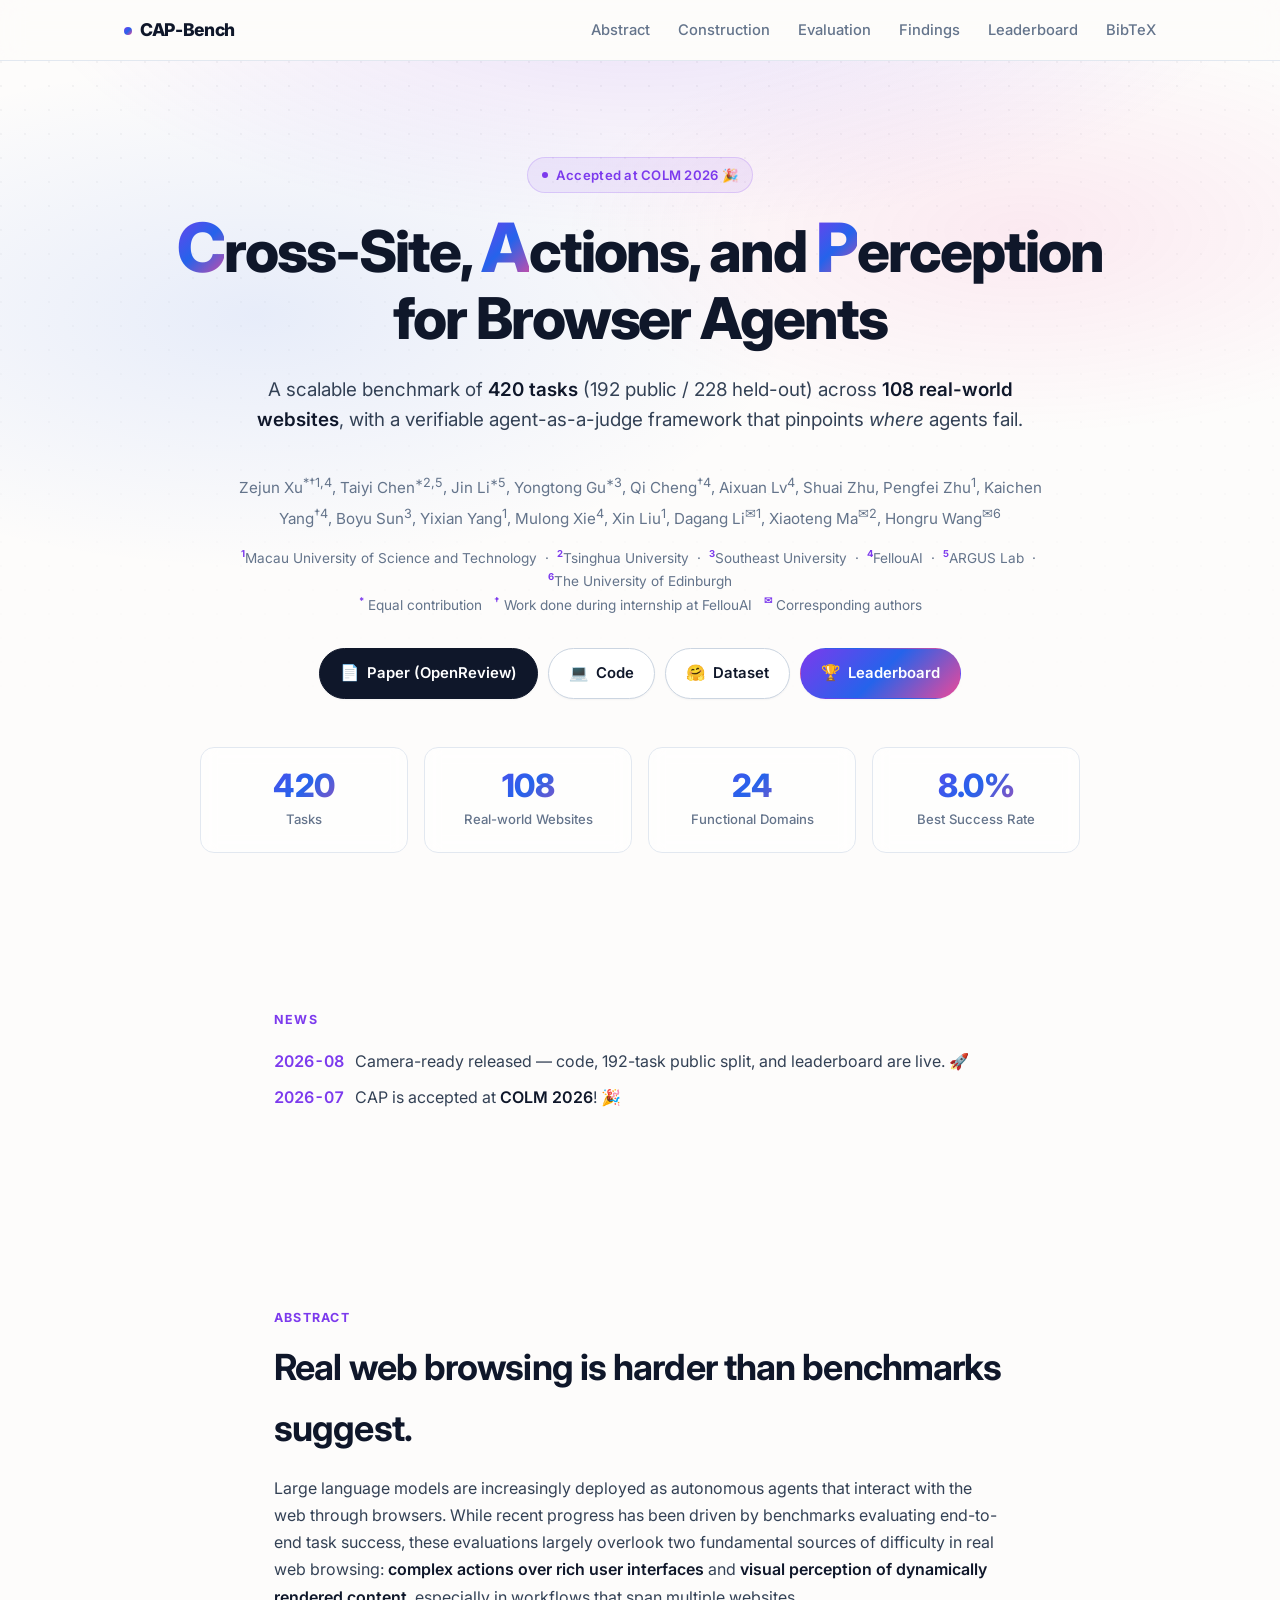
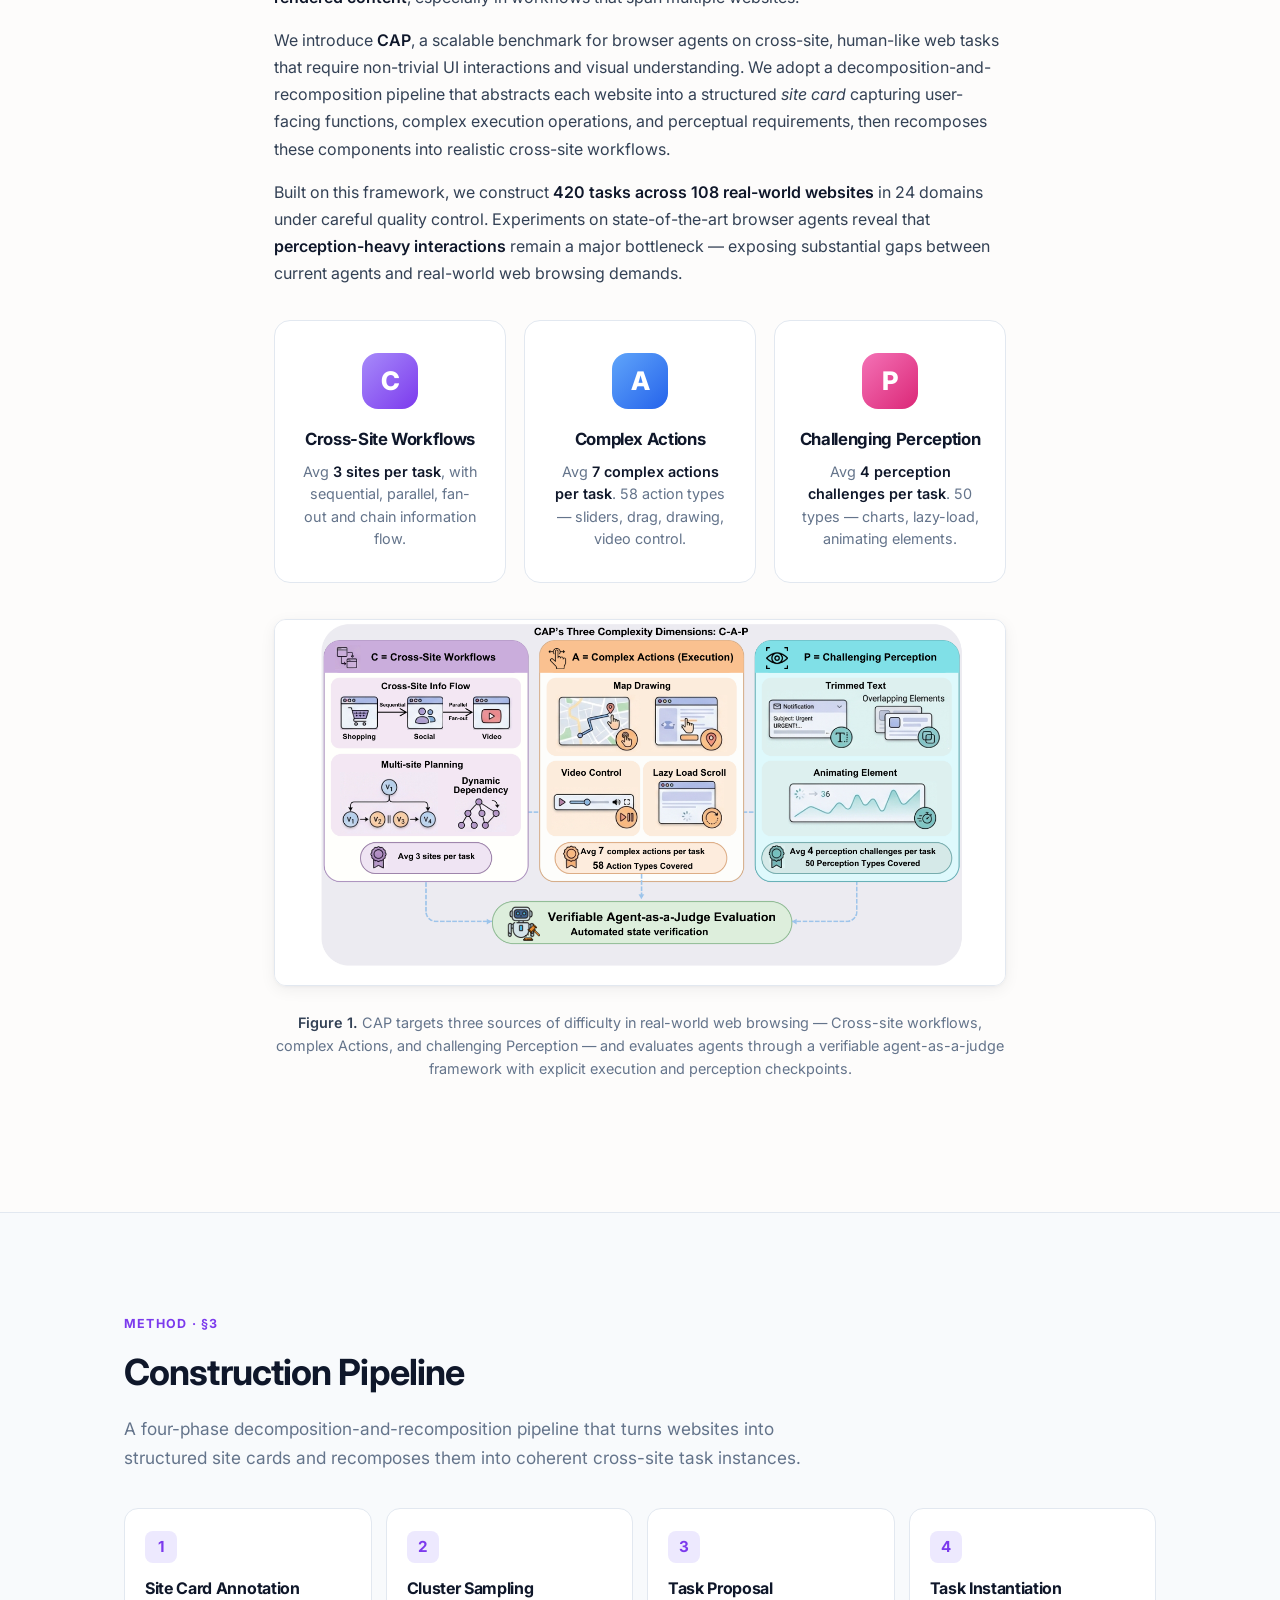
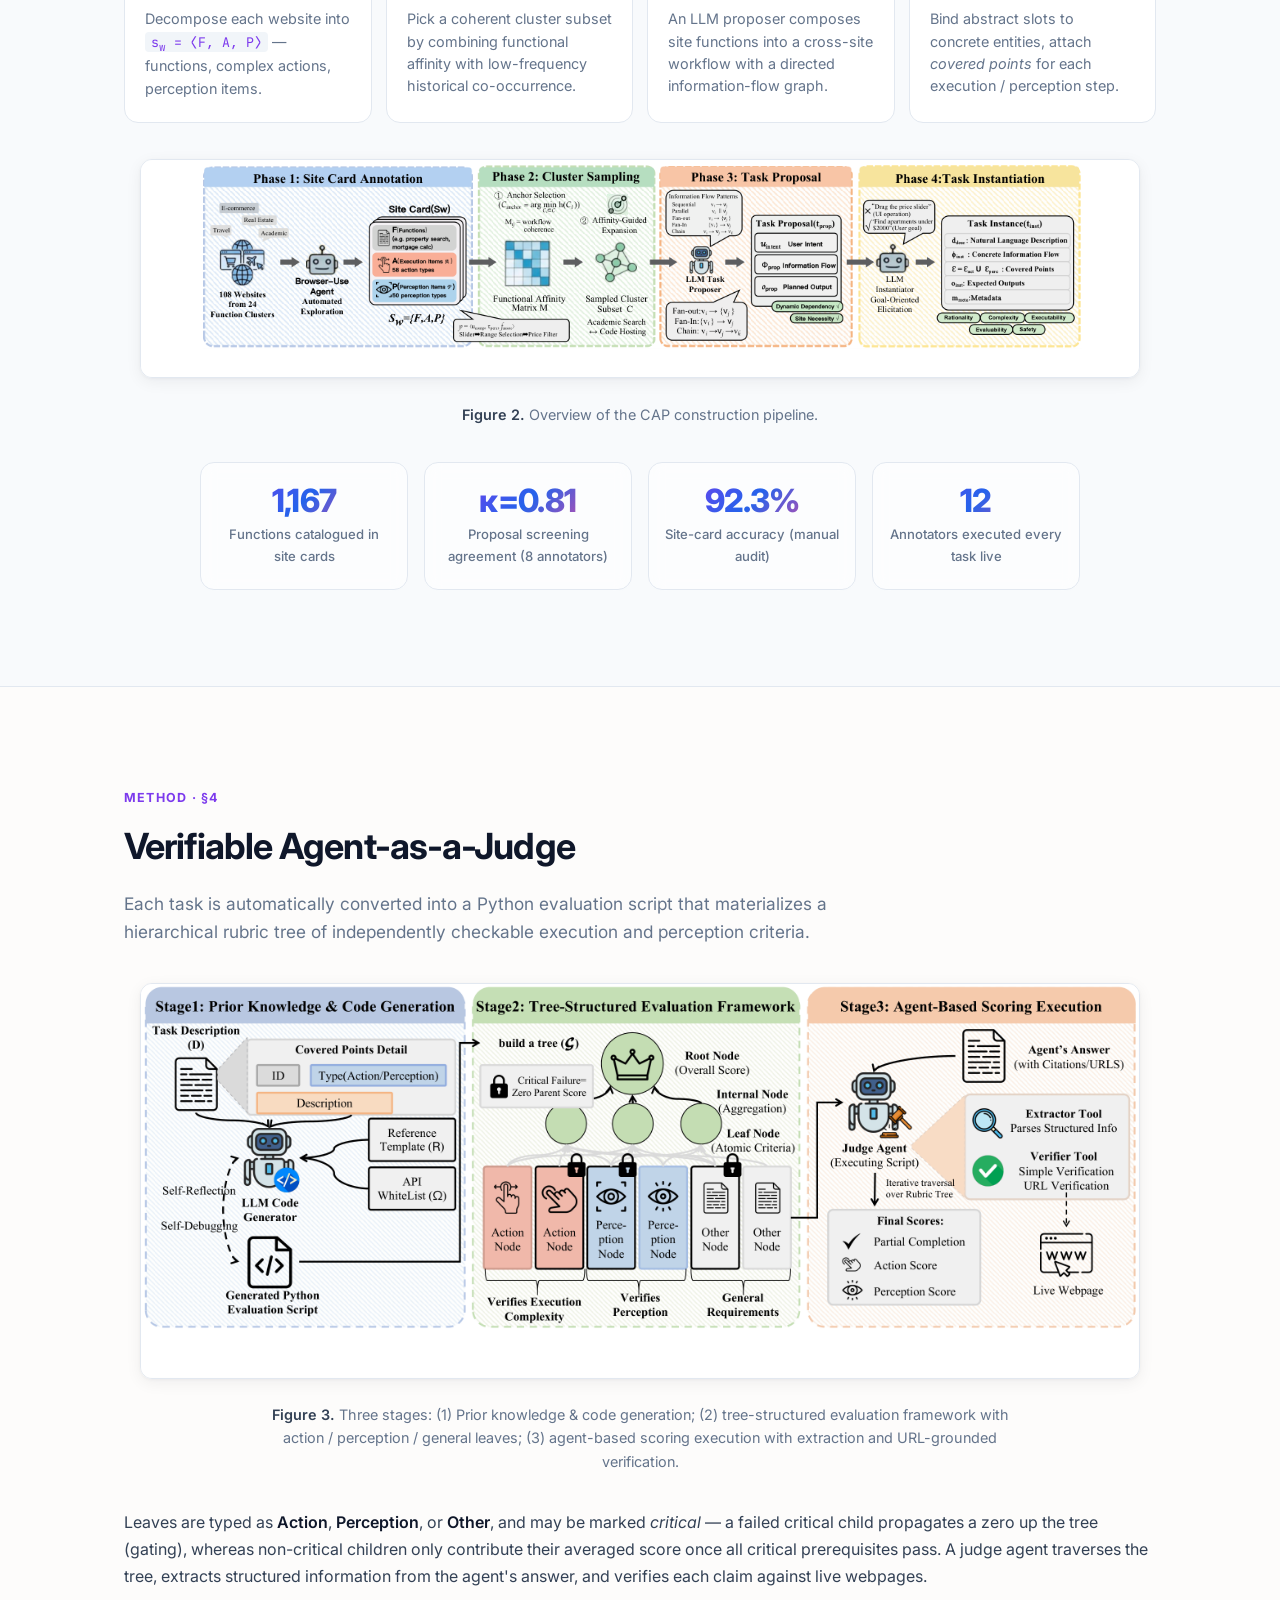
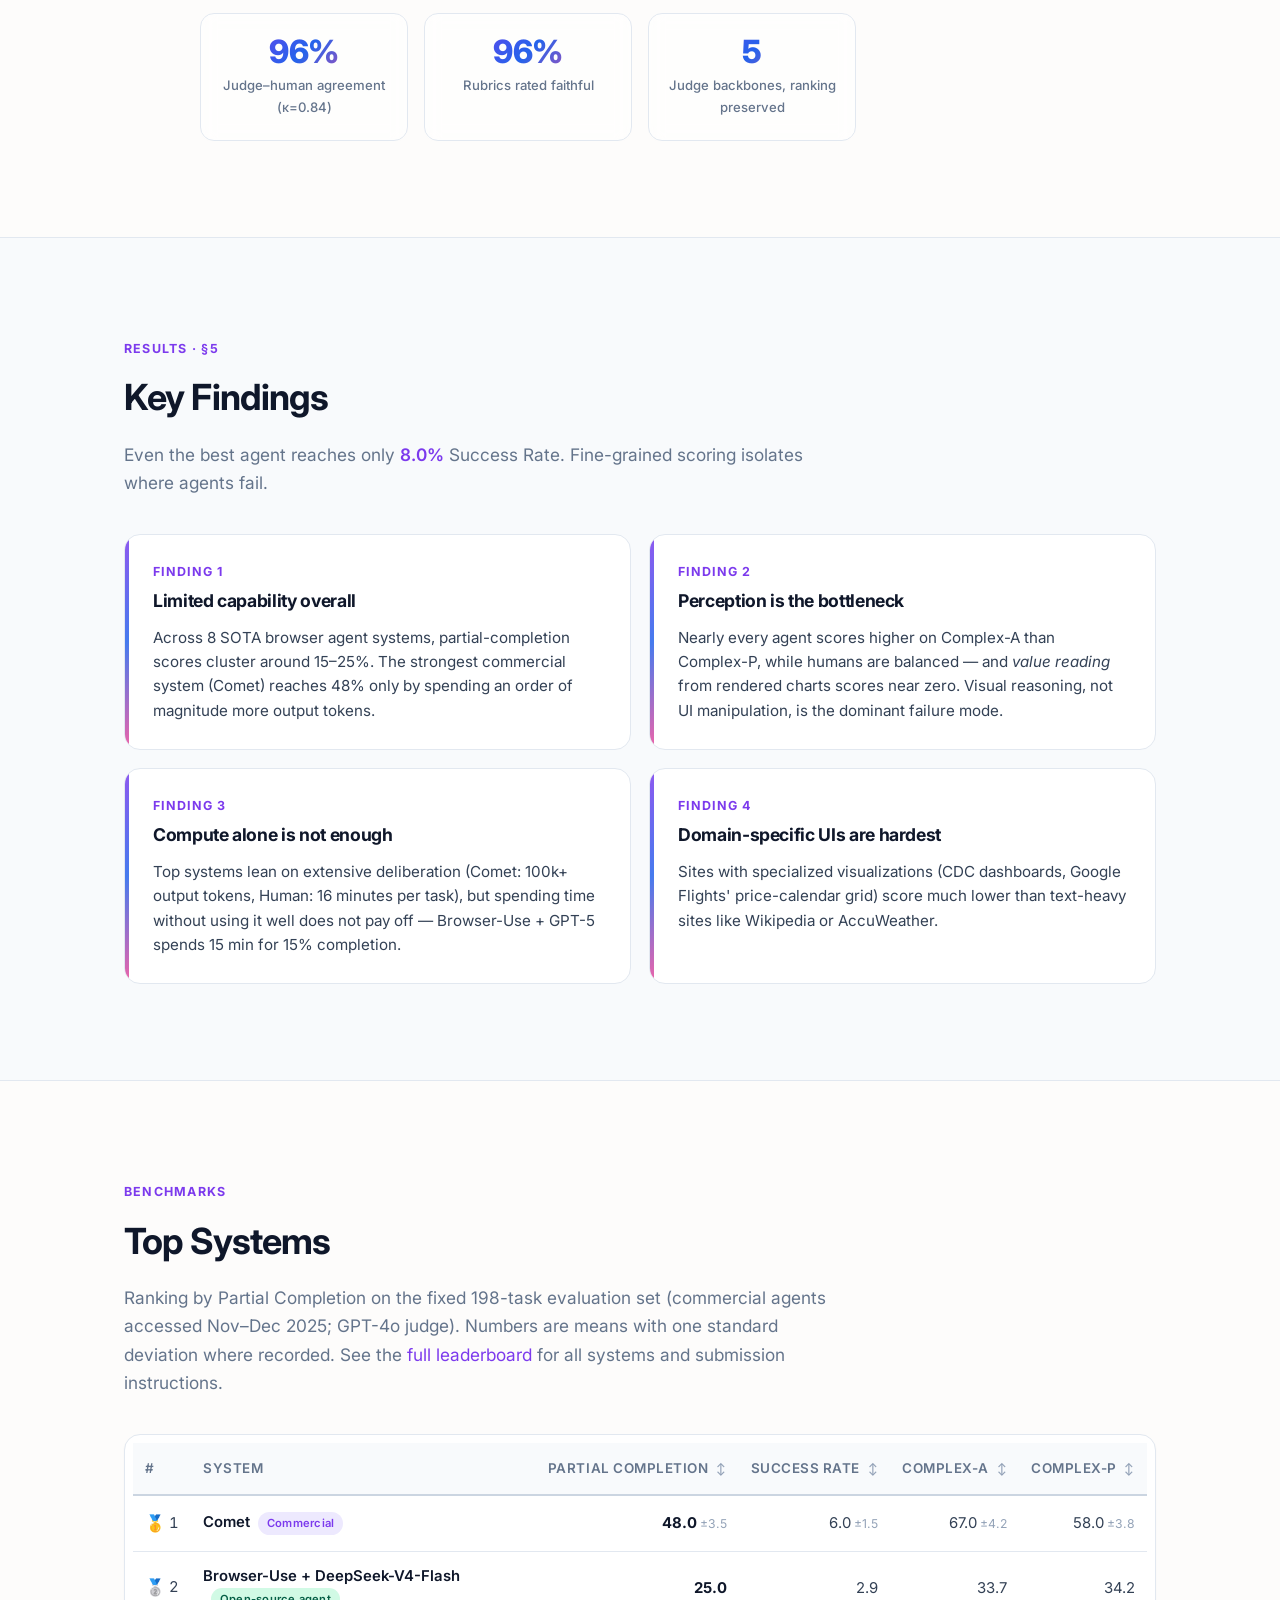
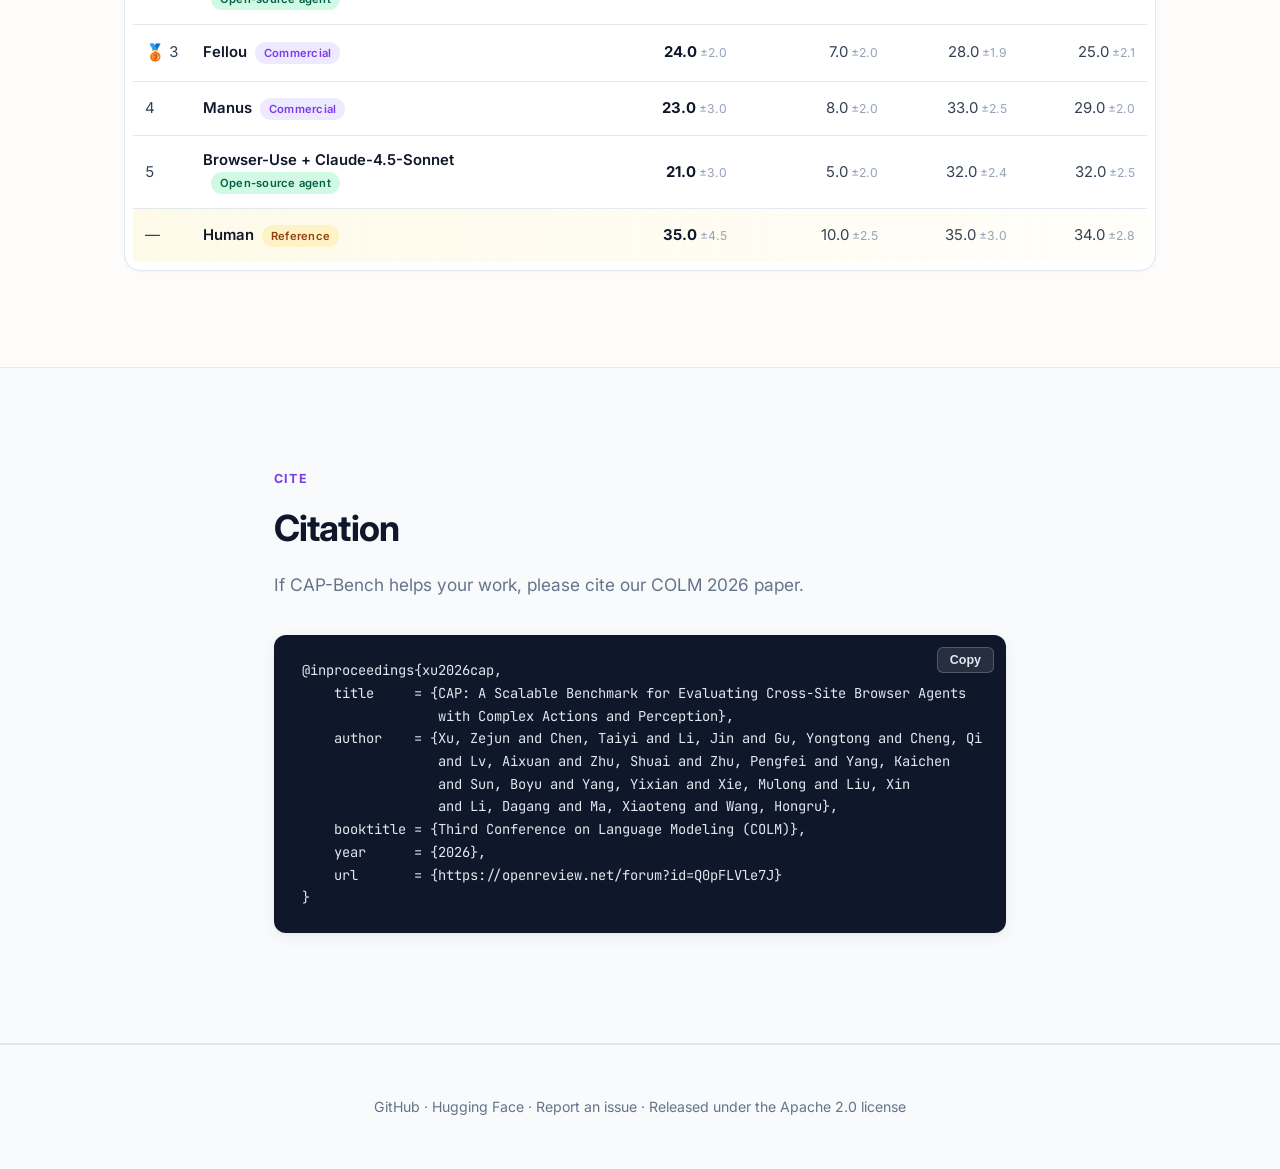
==== commit 451f9321: "Sync site data with camera-ready paper: 198-task evaluation set, evaluation protocol, QC statistics " ====
--- a/docs/index.html
+++ b/docs/index.html
@@ -42,7 +42,7 @@
     </h1>
 
     <p class="subtitle">
-      A scalable benchmark of <strong>420 tasks</strong> across <strong>108 real-world websites</strong>,
+      A scalable benchmark of <strong>420 tasks</strong> (192 public / 228 held-out) across <strong>108 real-world websites</strong>,
       with a verifiable agent-as-a-judge framework that pinpoints <em>where</em> agents fail.
     </p>
 
@@ -194,6 +194,14 @@
       <img src="assets/fig2_construction.png" alt="CAP construction pipeline" />
       <figcaption><strong>Figure 2.</strong> Overview of the CAP construction pipeline.</figcaption>
     </figure>
+
+    <div class="stats" style="margin-top:1.4rem;">
+      <div class="stat"><span class="num">1,167</span><span class="label">Functions catalogued in site cards</span></div>
+      <div class="stat"><span class="num">&kappa;=0.81</span><span class="label">Proposal screening agreement (8 annotators)</span></div>
+      <div class="stat"><span class="num">92.3%</span><span class="label">Site-card accuracy (manual audit)</span></div>
+      <div class="stat"><span class="num">12</span><span class="label">Annotators executed every task live</span></div>
+    </div>
+
   </div>
 </section>
 
@@ -268,7 +276,7 @@
   <div class="container">
     <span class="eyebrow">Benchmarks</span>
     <h2>Top Systems</h2>
-    <p class="lead">Ranking by Partial Completion. Numbers are means with one standard deviation.
+    <p class="lead">Ranking by Partial Completion on the fixed 198-task evaluation set (commercial agents accessed Nov–Dec 2025; GPT-4o judge). Numbers are means with one standard deviation where recorded.
       See the <a href="leaderboard.html">full leaderboard</a> for all systems and submission instructions.</p>
 
     <div class="lb-card" id="lb-preview">Loading…</div>
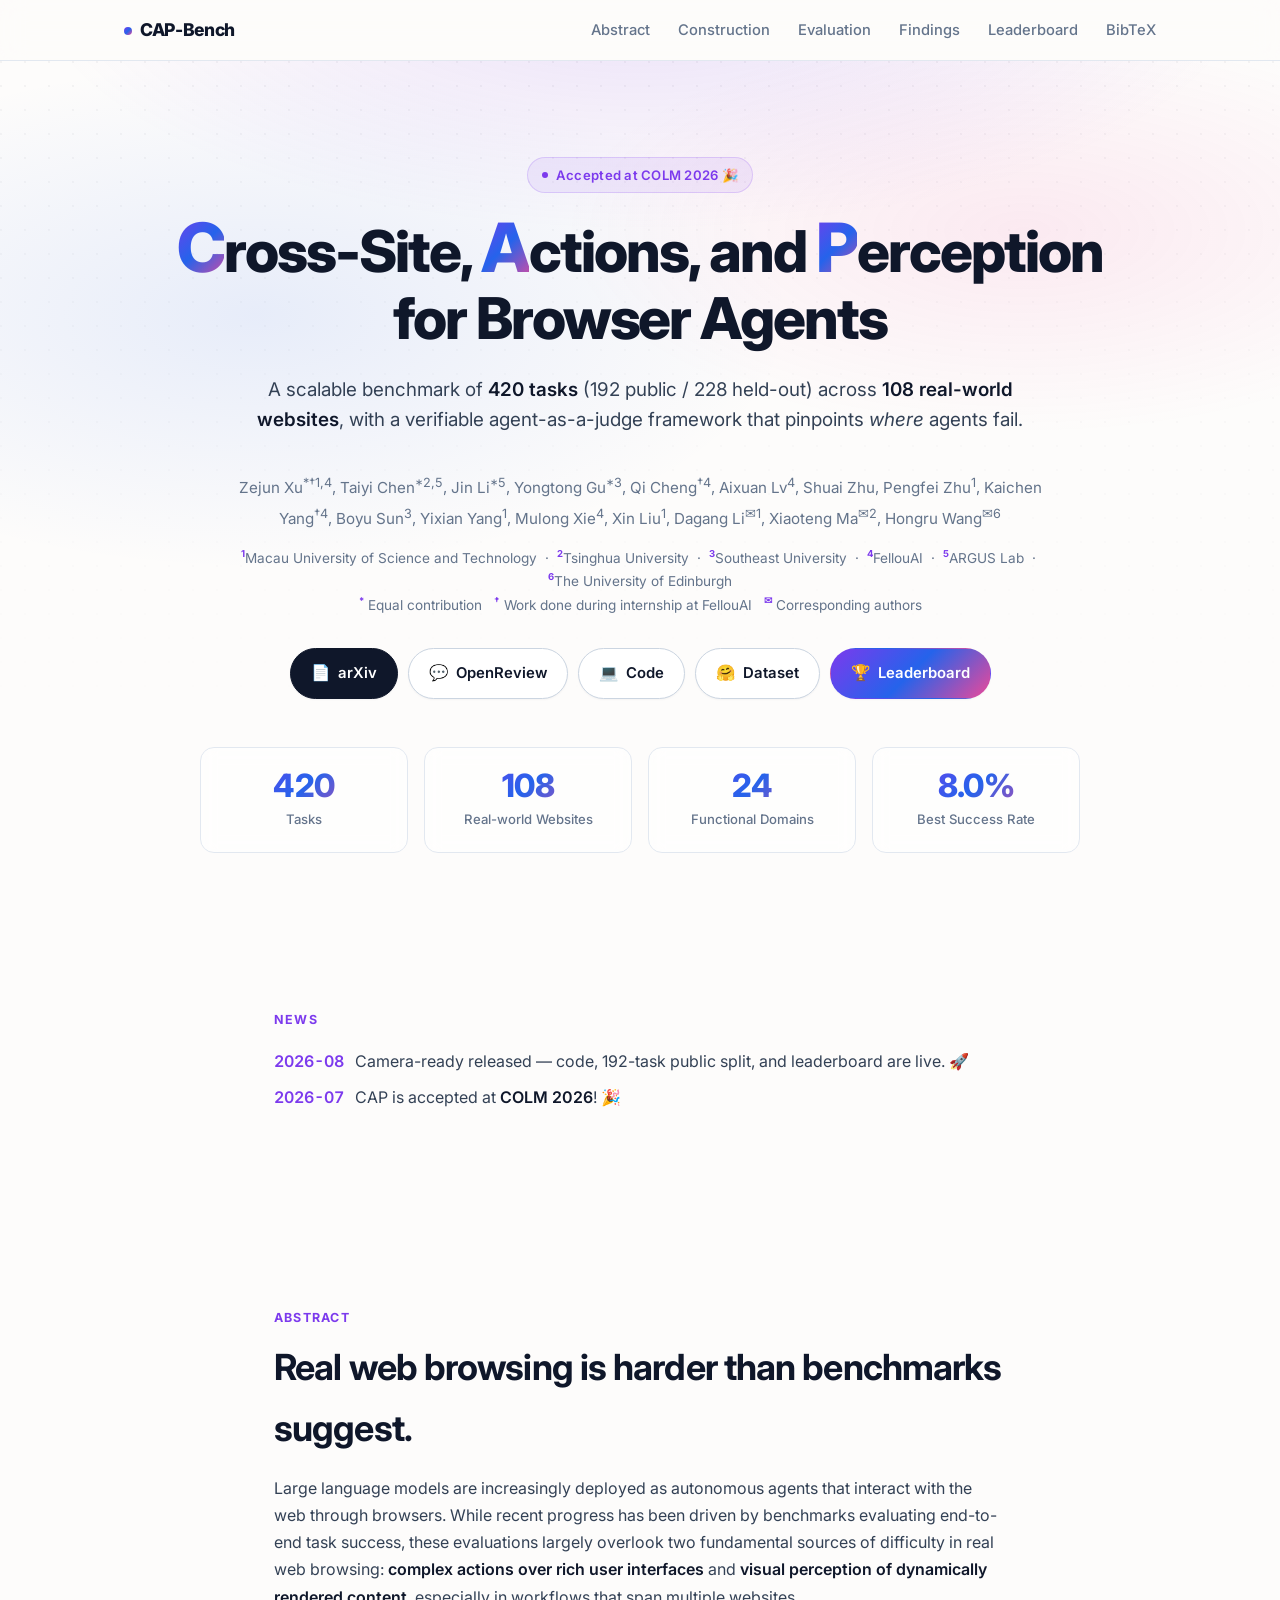
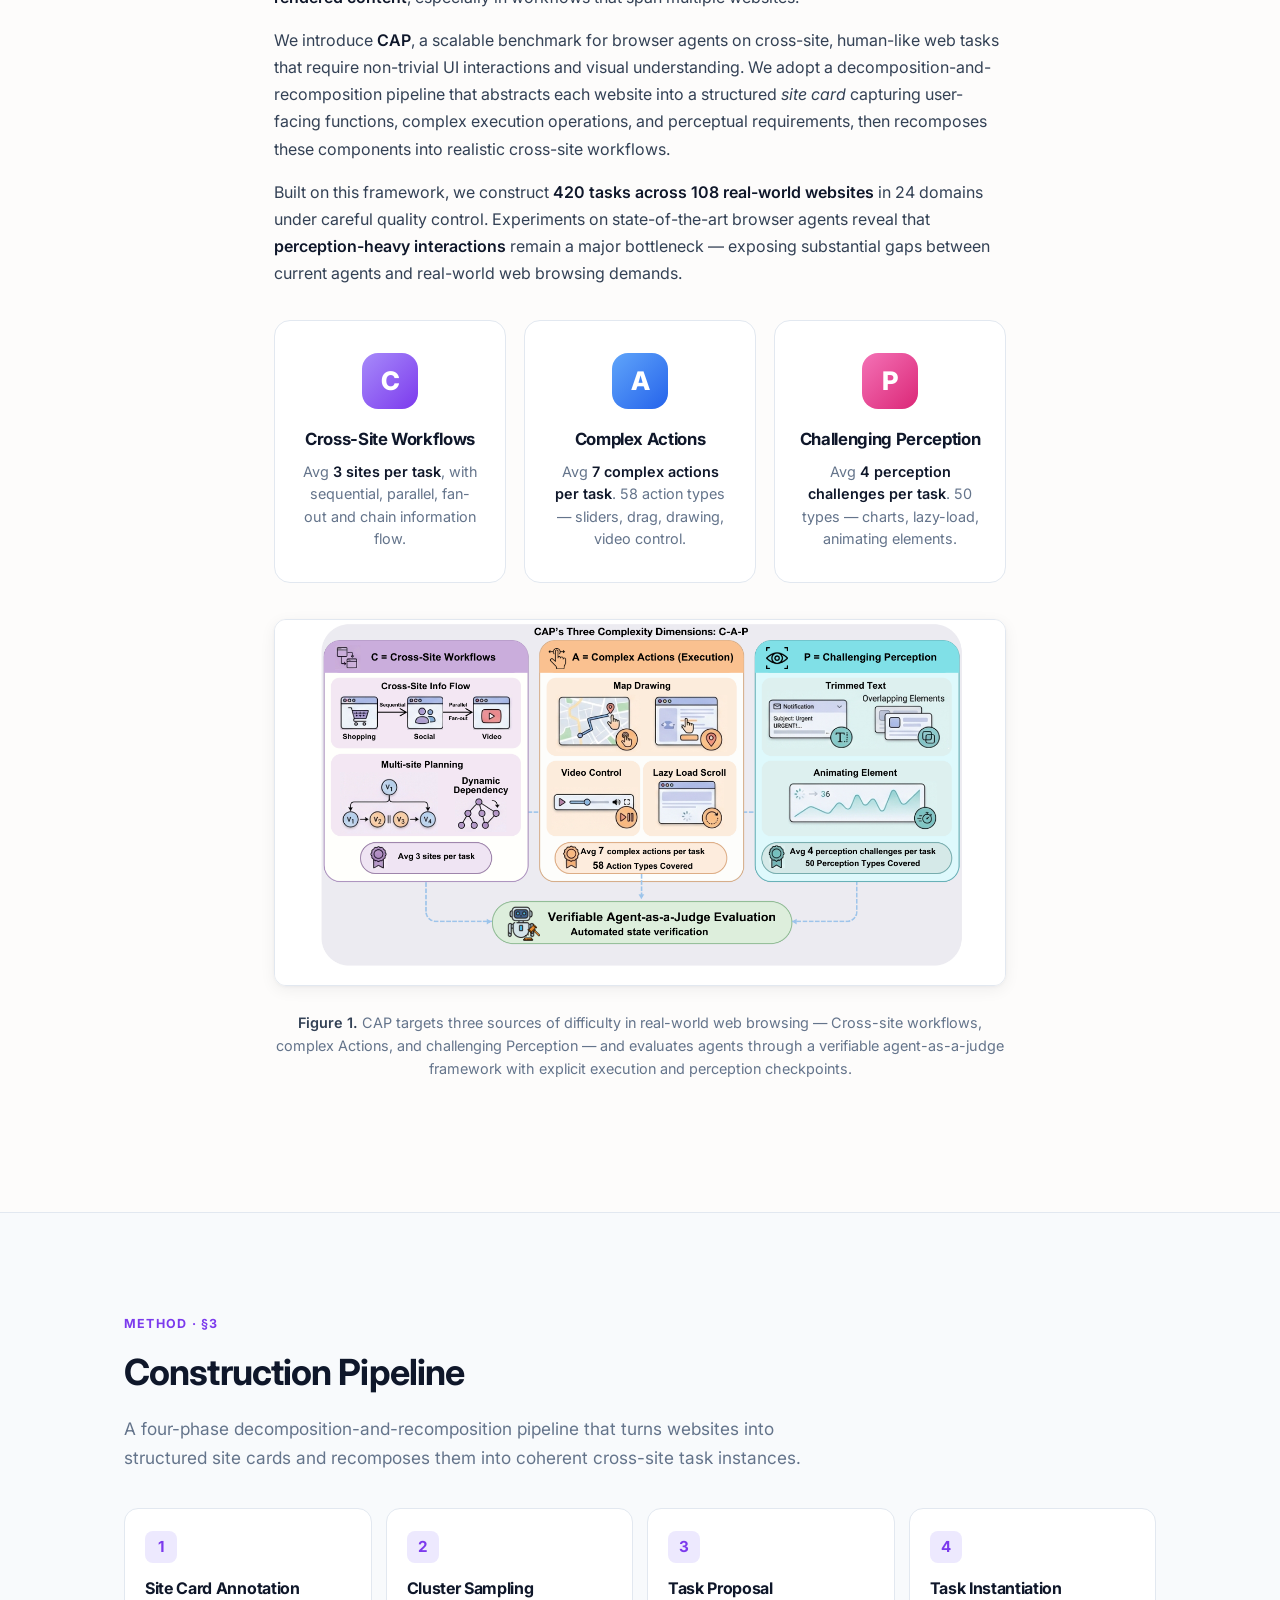
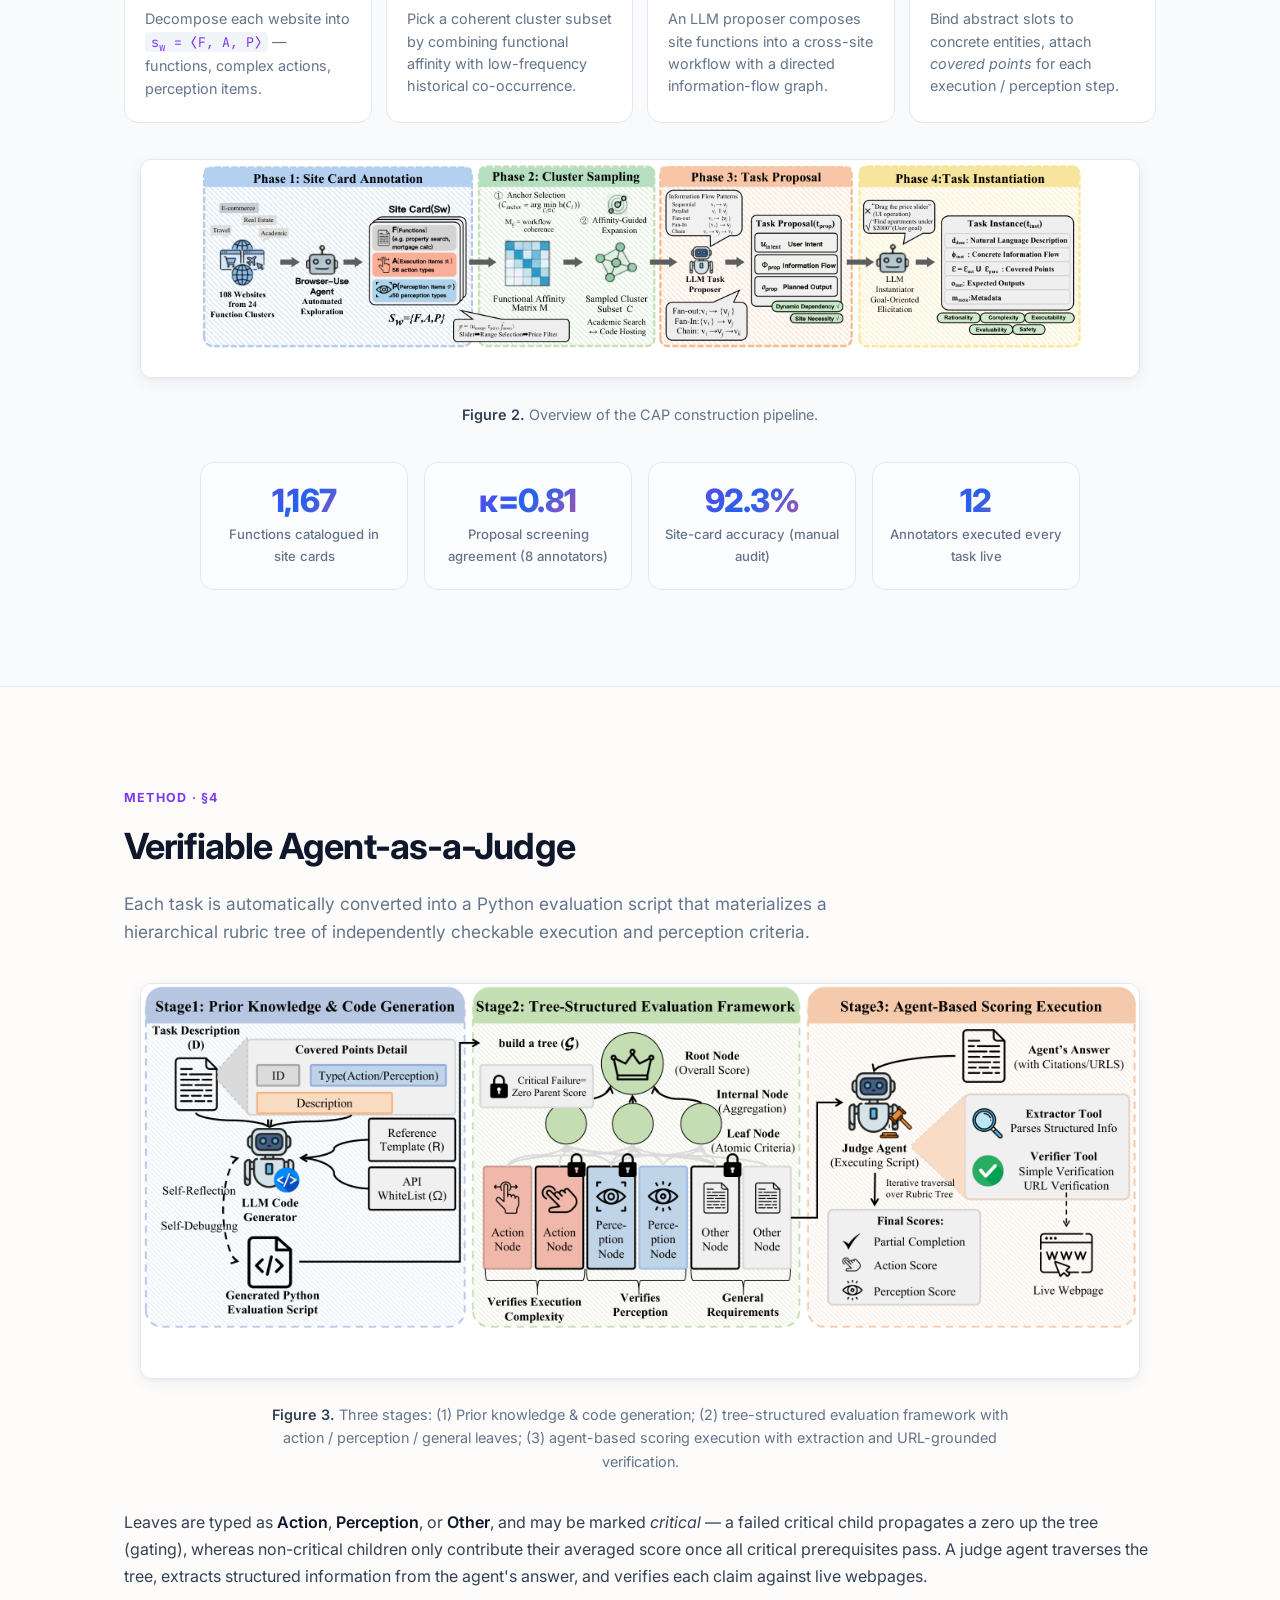
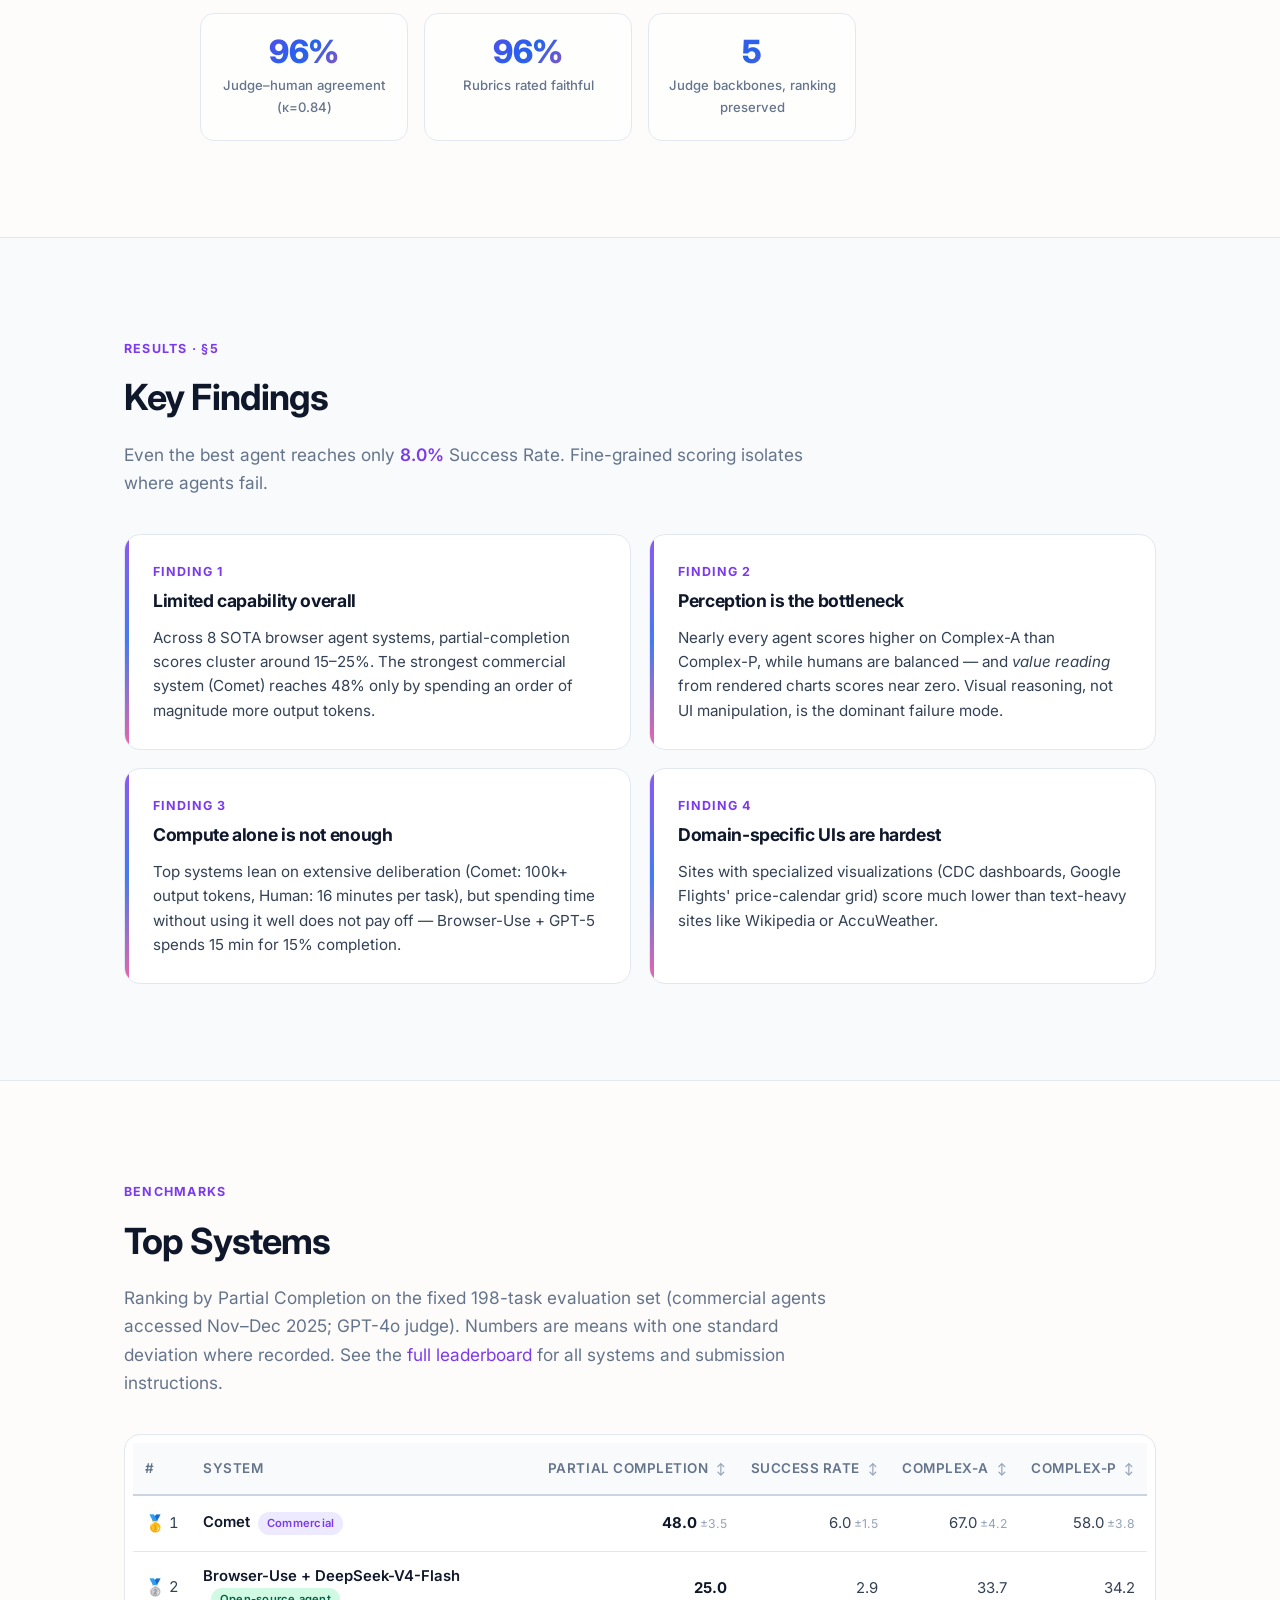
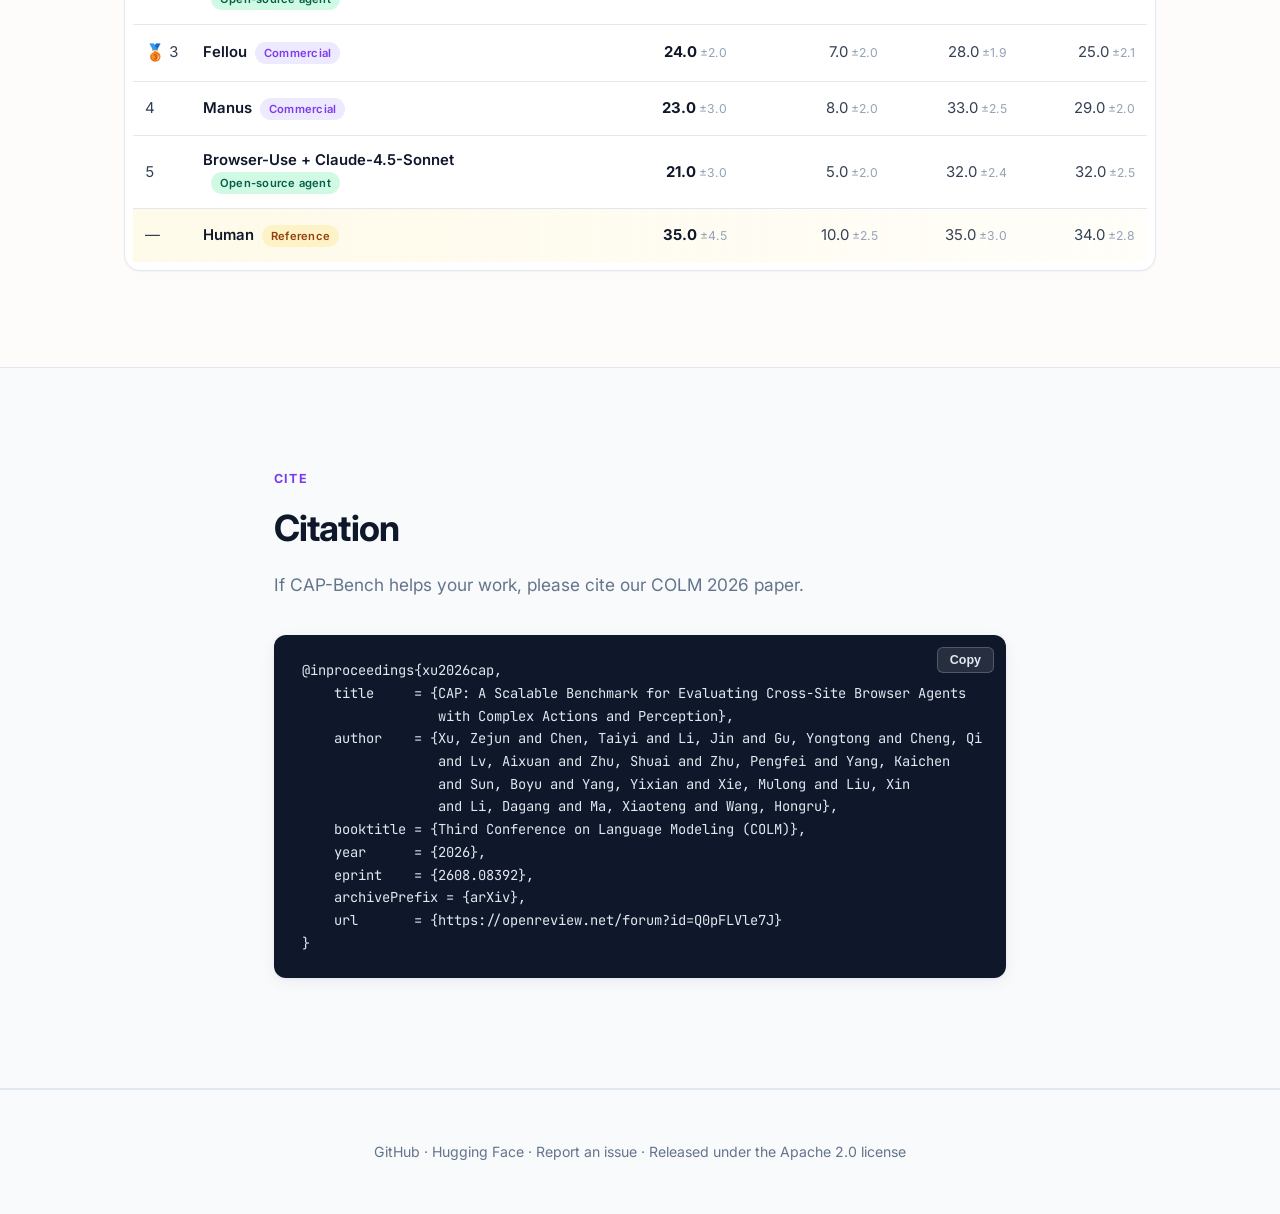
==== commit 6739b883: "Add arXiv:2608.08392 badge, links, and eprint Co-Authored-By: Claude Fable 5 <noreply@anthropic.com>" ====
--- a/docs/index.html
+++ b/docs/index.html
@@ -75,8 +75,11 @@
     </p>
 
     <div class="btn-row">
-      <a class="btn" href="https://openreview.net/forum?id=Q0pFLVle7J" target="_blank" rel="noopener">
-        <span class="icon">📄</span> Paper (OpenReview)
+      <a class="btn" href="https://arxiv.org/abs/2608.08392" target="_blank" rel="noopener">
+        <span class="icon">📄</span> arXiv
+      </a>
+      <a class="btn outline" href="https://openreview.net/forum?id=Q0pFLVle7J" target="_blank" rel="noopener">
+        <span class="icon">💬</span> OpenReview
       </a>
       <a class="btn outline" href="https://github.com/WarriorXu0302/CAP-Bench" target="_blank" rel="noopener">
         <span class="icon">💻</span> Code
@@ -297,6 +300,8 @@
                  and Li, Dagang and Ma, Xiaoteng and Wang, Hongru},
     booktitle = {Third Conference on Language Modeling (COLM)},
     year      = {2026},
+    eprint    = {2608.08392},
+    archivePrefix = {arXiv},
     url       = {https://openreview.net/forum?id=Q0pFLVle7J}
 }</pre>
   </div>
